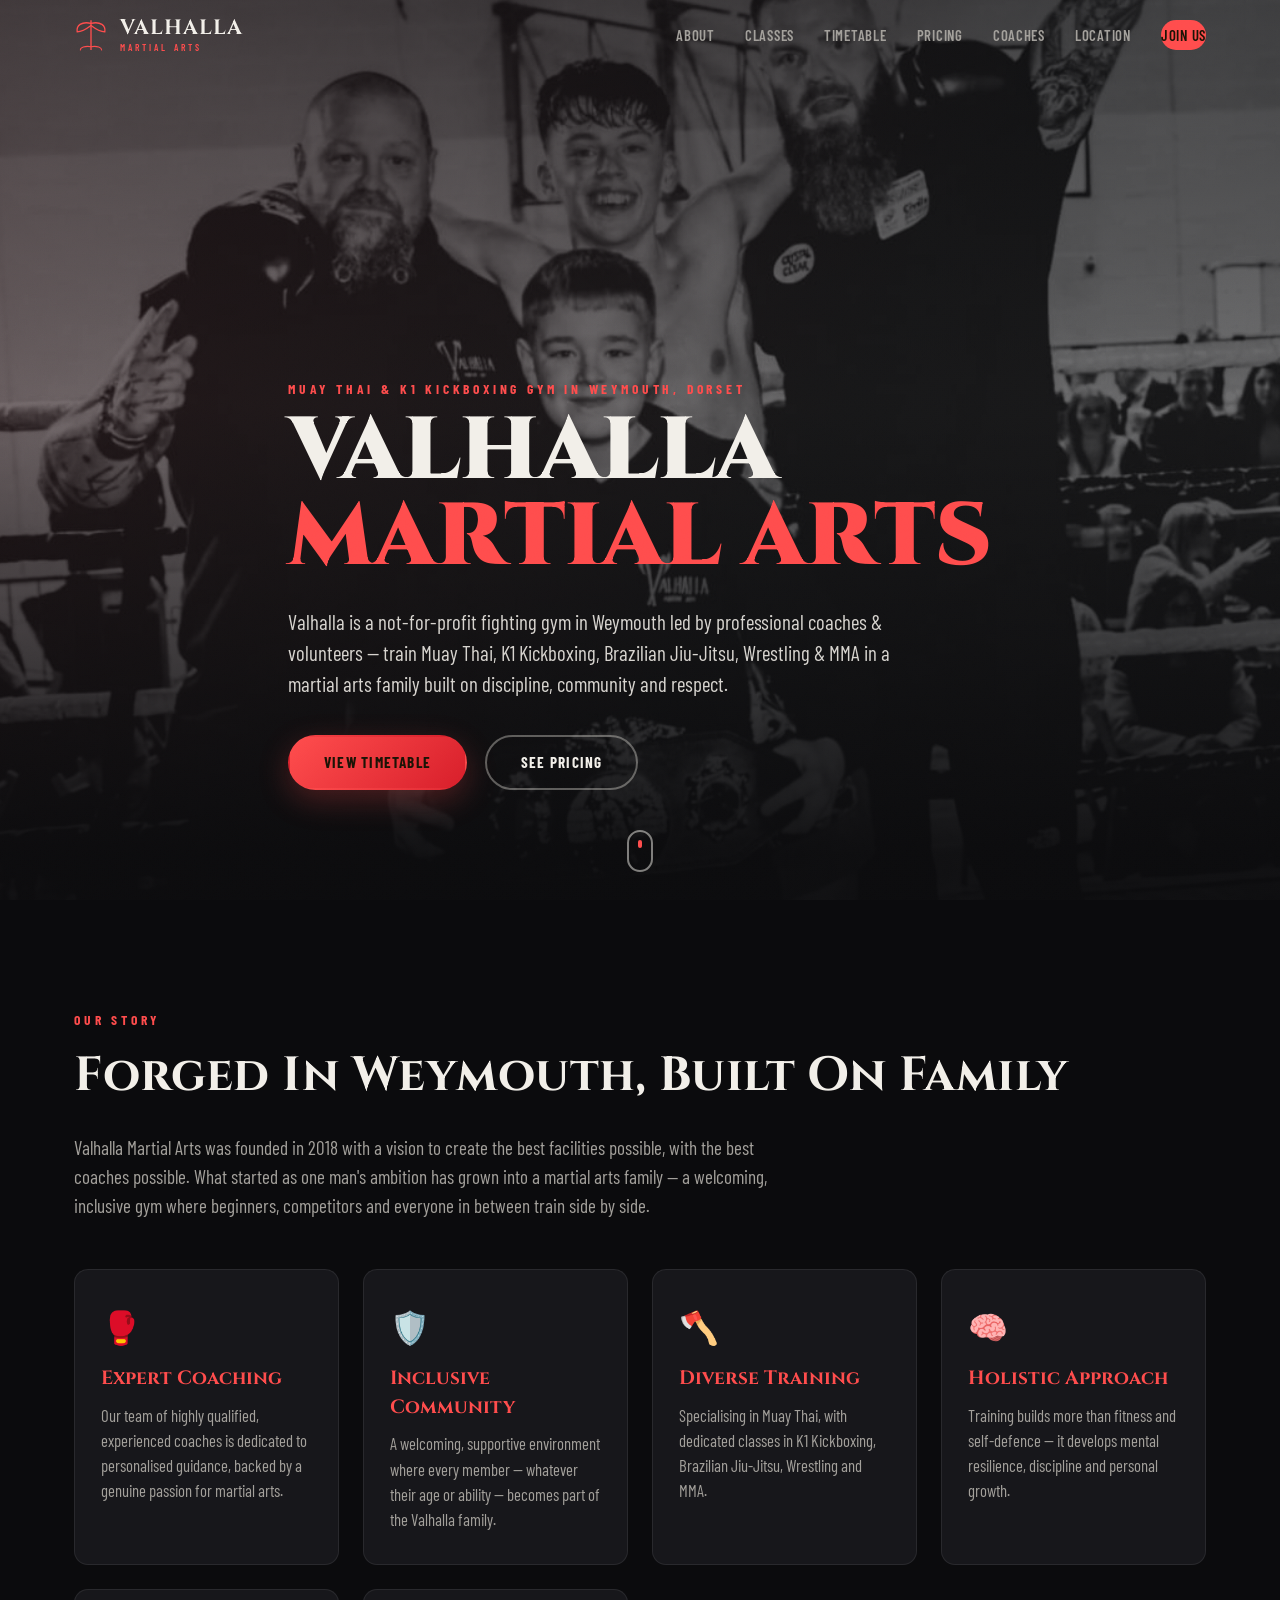
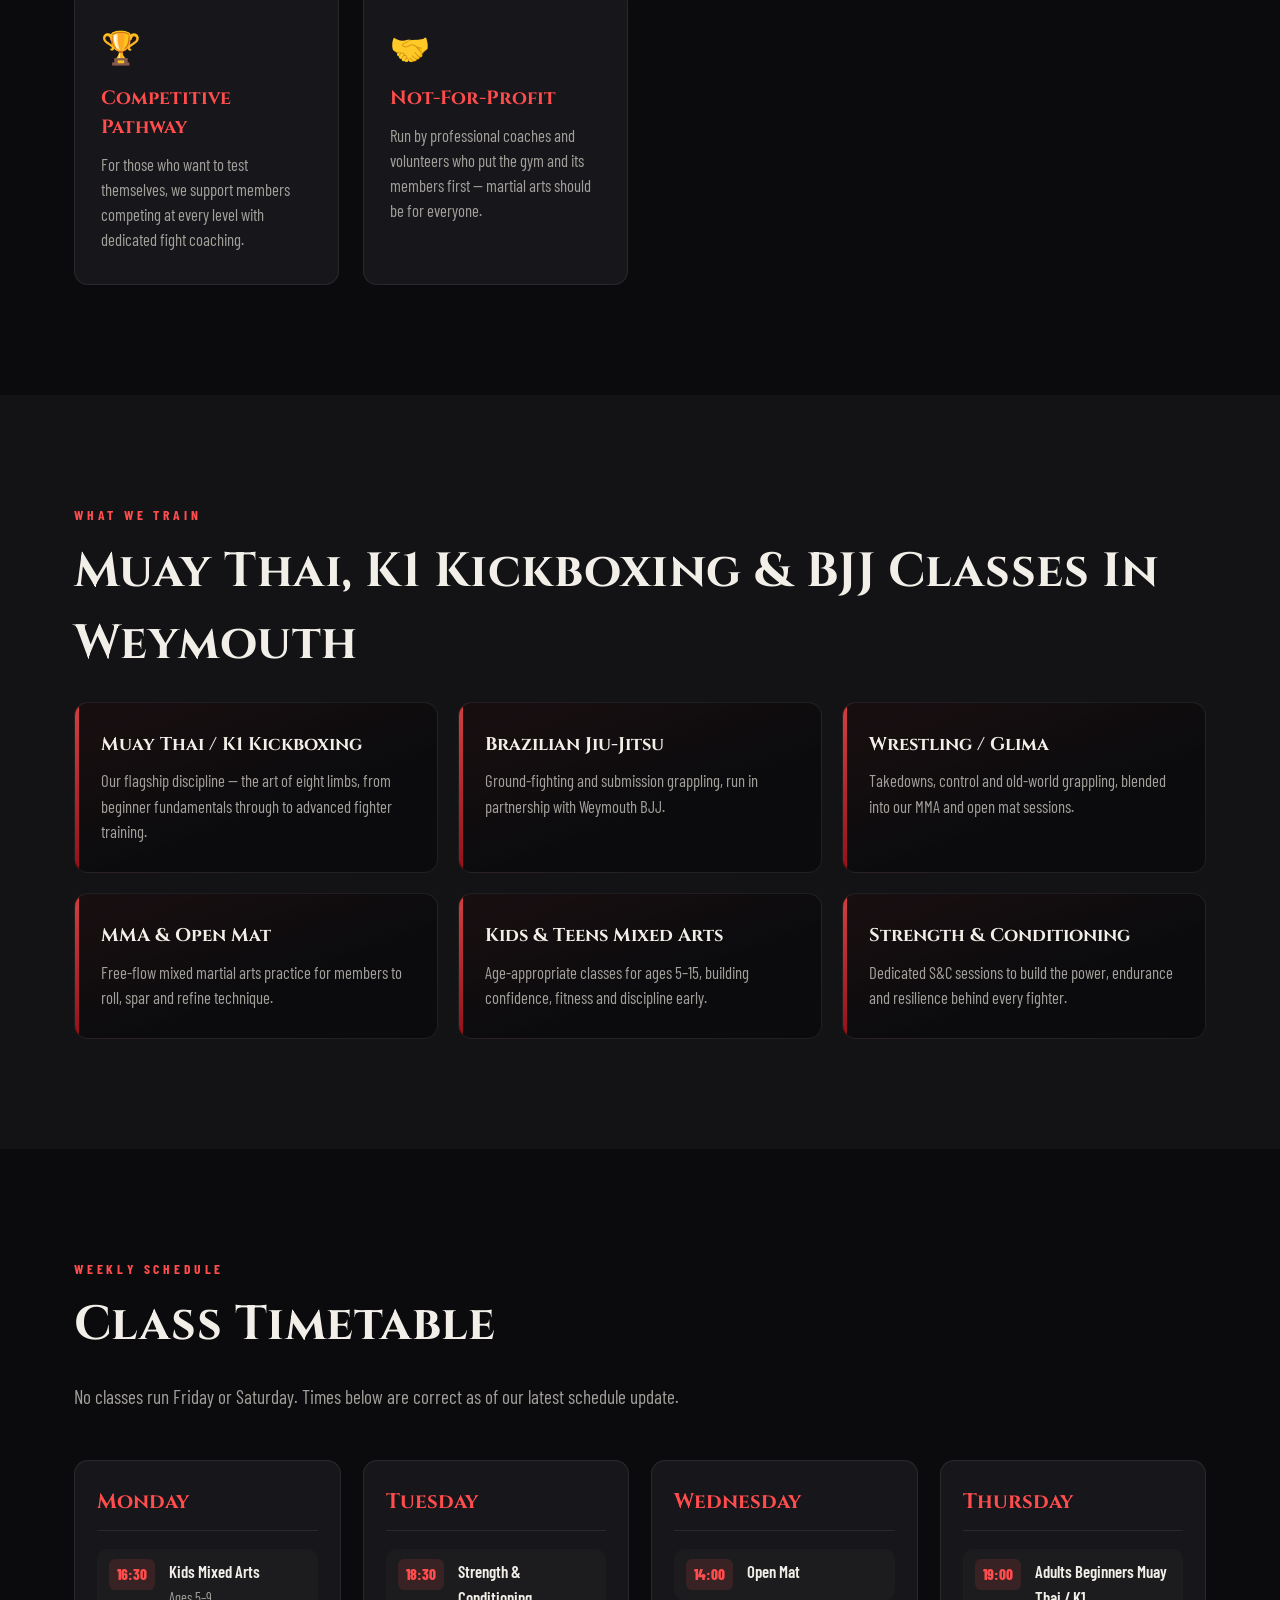
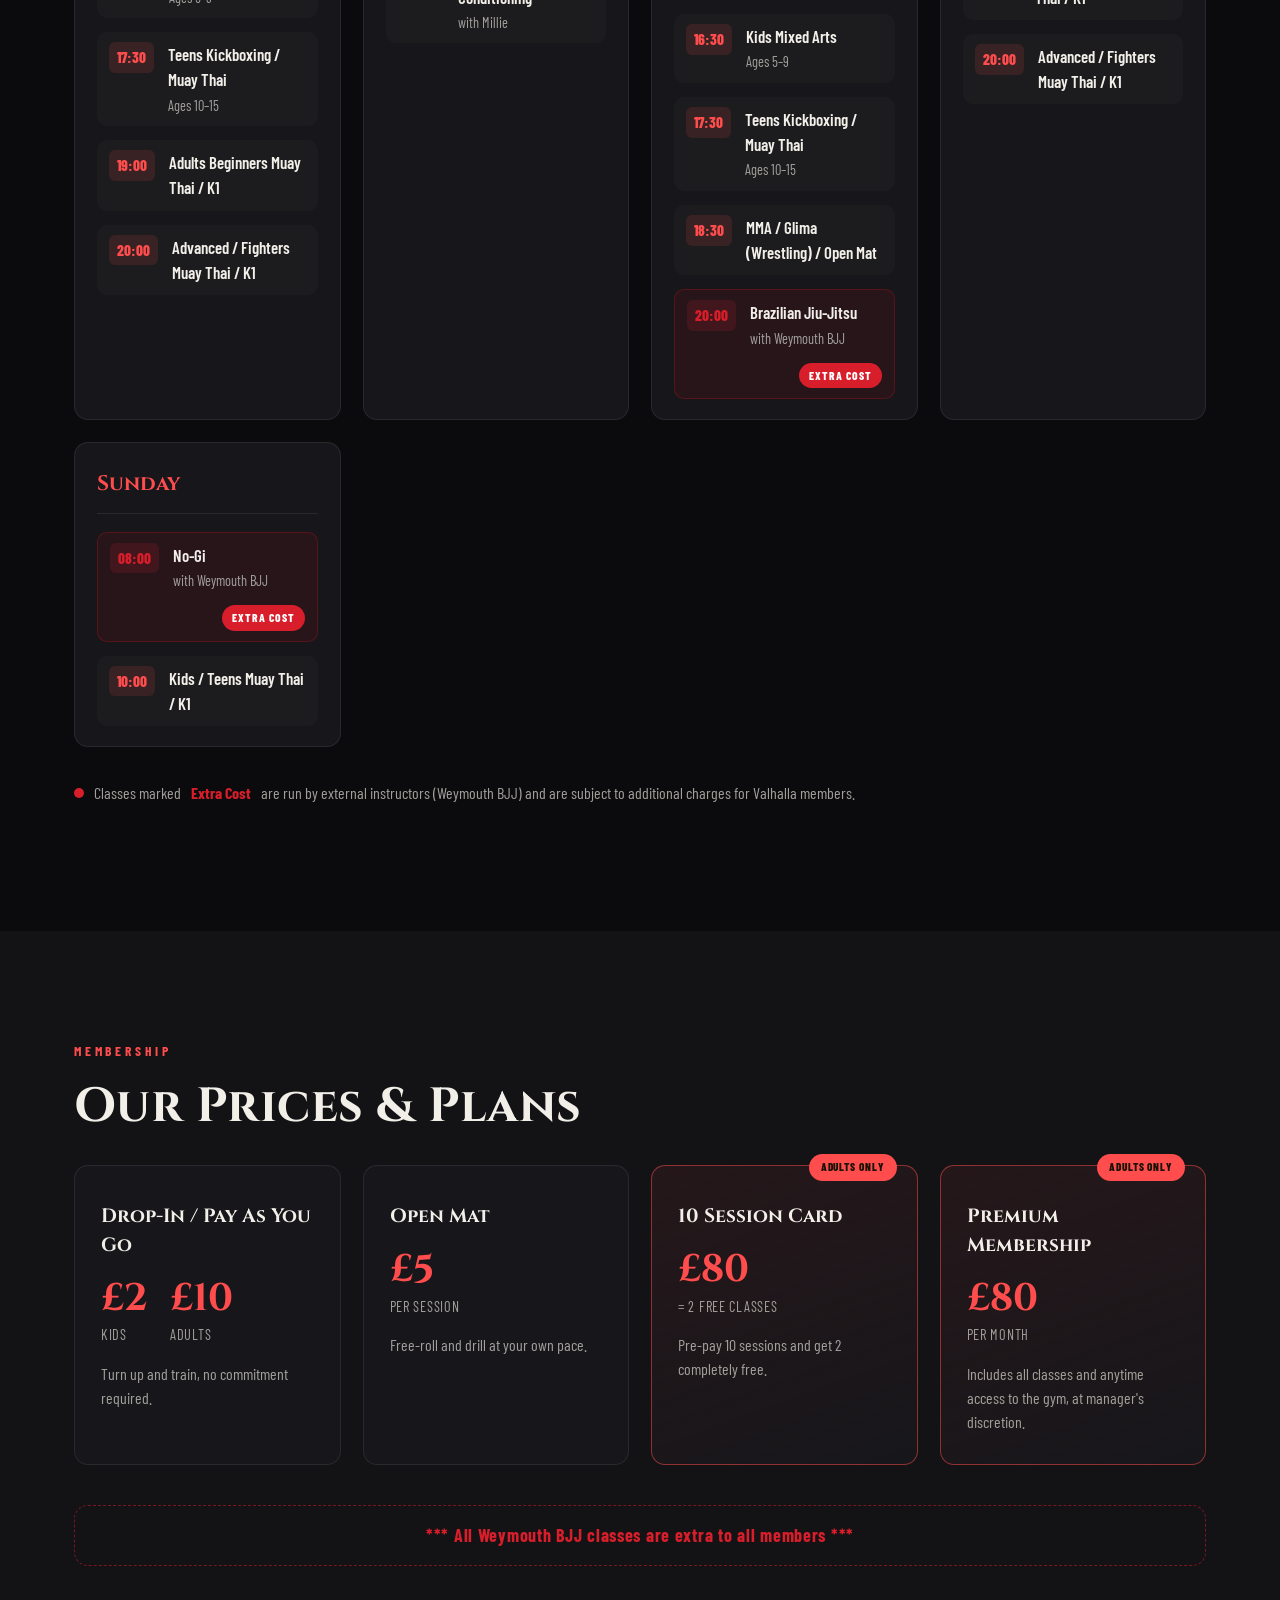
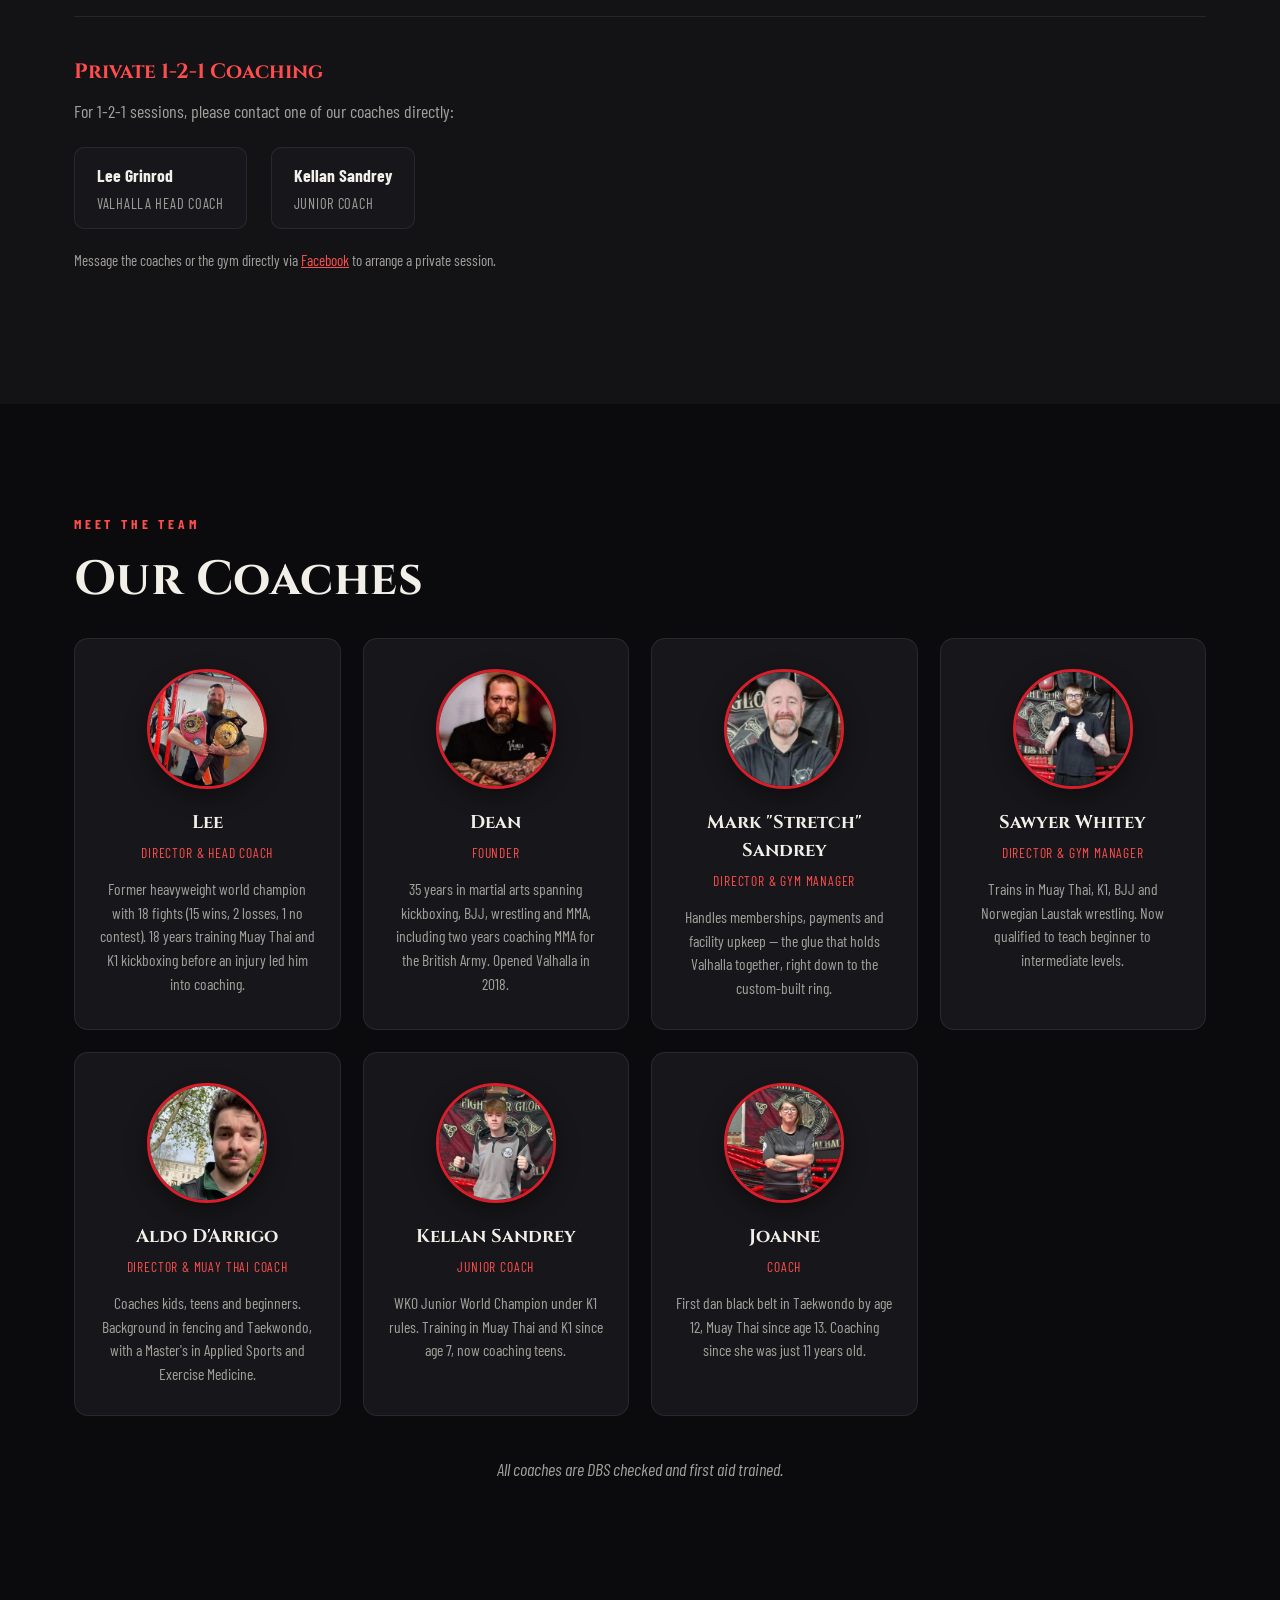
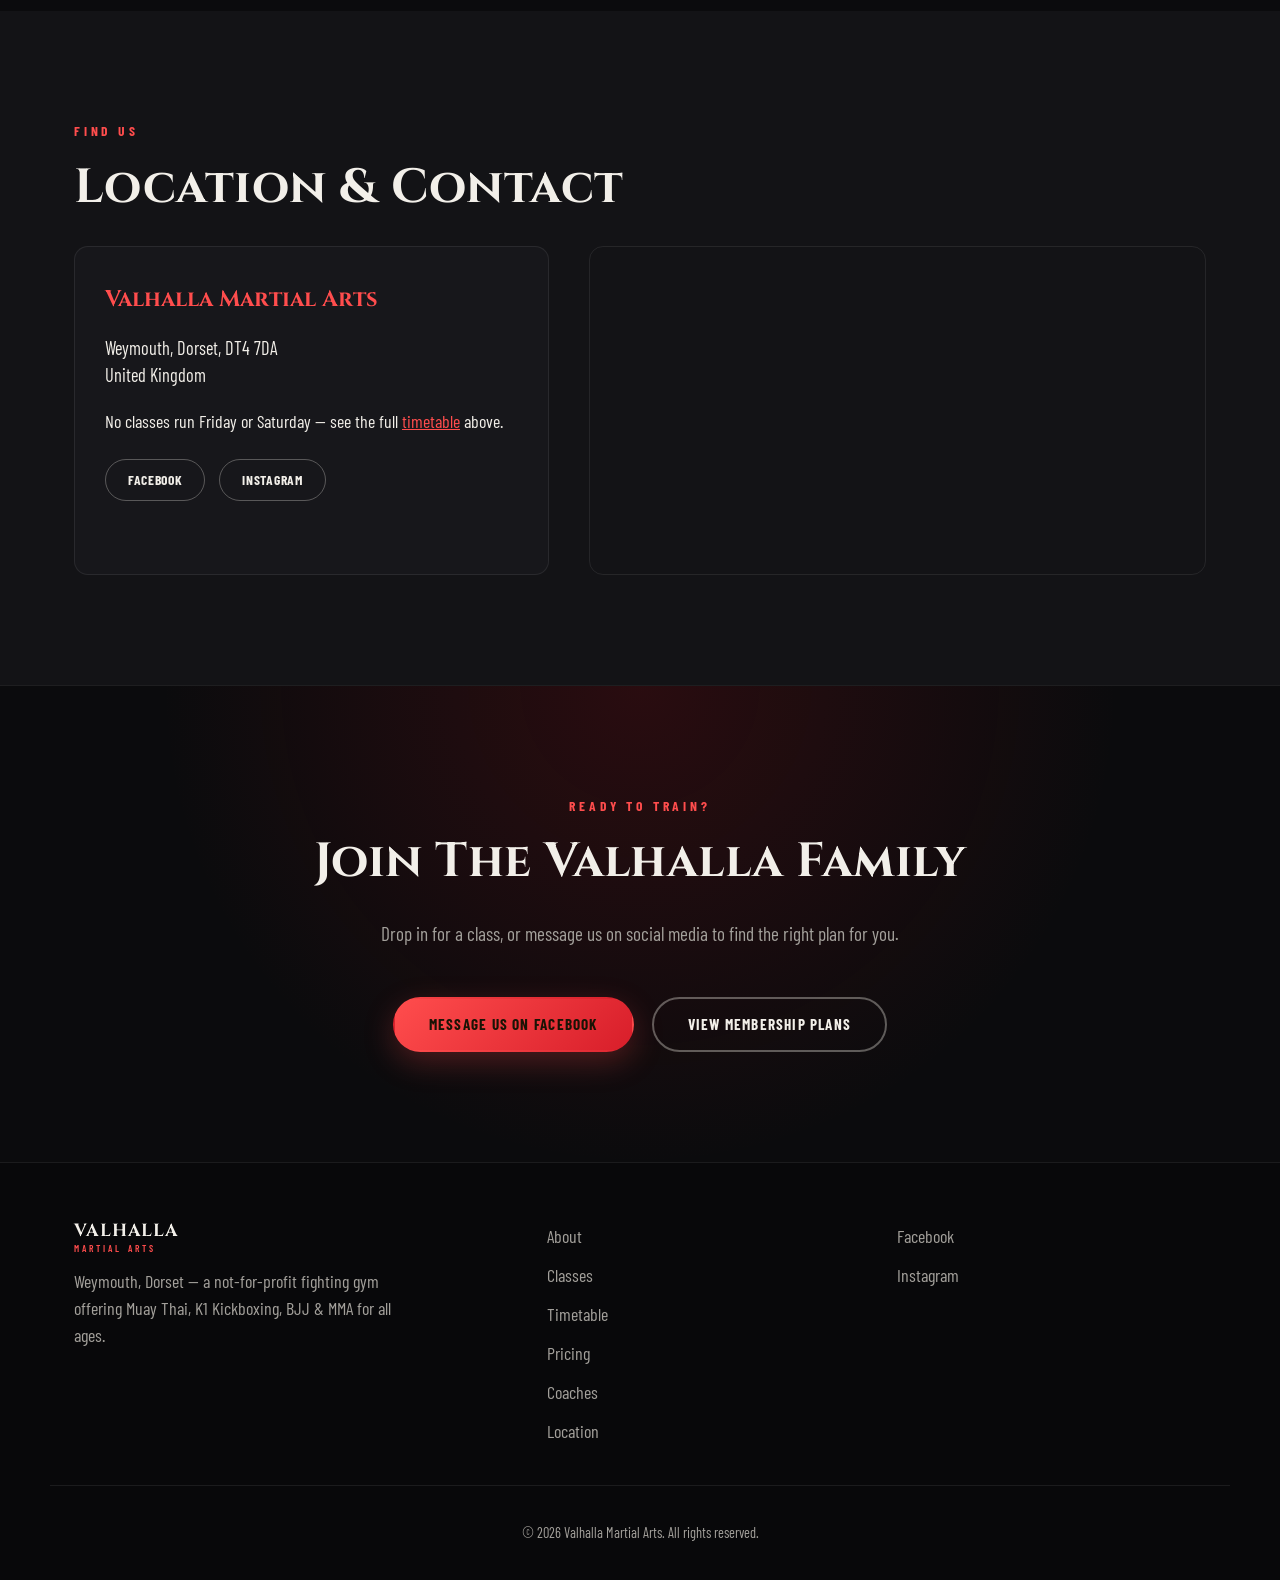
==== index.html @ d9447ef2 "Escape ampersands in title and meta tag content Fixes invalid HTML in the SEO meta tags added previo" ====
<!DOCTYPE html>
<html lang="en-GB">
<head>
<meta charset="UTF-8">
<meta name="viewport" content="width=device-width, initial-scale=1.0">
<title>Muay Thai &amp; K1 Kickboxing Gym in Weymouth | Valhalla Martial Arts</title>
<meta name="description" content="Valhalla Martial Arts is a not-for-profit fighting gym in Weymouth, Dorset. Train Muay Thai, K1 Kickboxing, Brazilian Jiu-Jitsu, Wrestling &amp; MMA for all ages.">
<meta name="keywords" content="Muay Thai Weymouth, K1 Kickboxing Weymouth, fighting gym Weymouth, martial arts Dorset, Brazilian Jiu-Jitsu Weymouth, kickboxing classes Weymouth, MMA gym Dorset">
<meta name="robots" content="index, follow">
<meta name="author" content="Valhalla Martial Arts">
<link rel="canonical" href="https://valhallaweymouth.co.uk/">

<!-- Open Graph -->
<meta property="og:type" content="website">
<meta property="og:site_name" content="Valhalla Martial Arts">
<meta property="og:title" content="Muay Thai &amp; K1 Kickboxing Gym in Weymouth | Valhalla Martial Arts">
<meta property="og:description" content="A not-for-profit fighting gym in Weymouth, Dorset. Train Muay Thai, K1 Kickboxing, Brazilian Jiu-Jitsu, Wrestling &amp; MMA for all ages.">
<meta property="og:url" content="https://valhallaweymouth.co.uk/">
<meta property="og:image" content="https://valhallaweymouth.co.uk/assets/img/hero.jpg">
<meta property="og:locale" content="en_GB">

<!-- Twitter -->
<meta name="twitter:card" content="summary_large_image">
<meta name="twitter:title" content="Muay Thai &amp; K1 Kickboxing Gym in Weymouth | Valhalla Martial Arts">
<meta name="twitter:description" content="A not-for-profit fighting gym in Weymouth, Dorset. Train Muay Thai, K1 Kickboxing, Brazilian Jiu-Jitsu, Wrestling &amp; MMA for all ages.">
<meta name="twitter:image" content="https://valhallaweymouth.co.uk/assets/img/hero.jpg">

<link rel="icon" href="data:image/svg+xml,%3Csvg xmlns='http://www.w3.org/2000/svg' viewBox='0 0 100 100'%3E%3Ctext y='.9em' font-size='90'%3E%F0%9F%AA%93%3C/text%3E%3C/svg%3E">
<link rel="preconnect" href="https://fonts.googleapis.com">
<link rel="preconnect" href="https://fonts.gstatic.com" crossorigin>
<link href="https://fonts.googleapis.com/css2?family=Cinzel:wght@500;600;700;900&family=Barlow+Condensed:wght@400;500;600;700;800&display=swap" rel="stylesheet">
<link rel="stylesheet" href="css/style.css">

<script type="application/ld+json">
{
  "@context": "https://schema.org",
  "@type": "ExerciseGym",
  "name": "Valhalla Martial Arts",
  "alternateName": "Valhalla Weymouth",
  "description": "A not-for-profit fighting gym in Weymouth, Dorset offering Muay Thai, K1 Kickboxing, Brazilian Jiu-Jitsu, Wrestling and MMA for all ages.",
  "url": "https://valhallaweymouth.co.uk/",
  "image": "https://valhallaweymouth.co.uk/assets/img/hero.jpg",
  "priceRange": "£2-£80",
  "address": {
    "@type": "PostalAddress",
    "addressLocality": "Weymouth",
    "addressRegion": "Dorset",
    "postalCode": "DT4 7DA",
    "addressCountry": "GB"
  },
  "sameAs": [
    "https://www.facebook.com/ValhallaMartialArtsPortland/",
    "https://www.instagram.com/valhalla_weymouth/"
  ],
  "sport": ["Muay Thai", "K1 Kickboxing", "Brazilian Jiu-Jitsu", "Wrestling", "Mixed Martial Arts"]
}
</script>
</head>
<body>

<div class="grain"></div>

<!-- ============ HEADER ============ -->
<header class="site-header" id="siteHeader">
  <div class="container header-inner">
    <a href="#home" class="brand">
      <svg class="brand-mark" viewBox="0 0 64 64" aria-hidden="true">
        <path d="M32 4 L32 60" stroke="currentColor" stroke-width="2.5"/>
        <path d="M32 10 C 14 6, 4 14, 6 26 C 16 26, 24 20, 32 14" stroke="currentColor" stroke-width="2.5" fill="none" stroke-linecap="round"/>
        <path d="M32 10 C 50 6, 60 14, 58 26 C 48 26, 40 20, 32 14" stroke="currentColor" stroke-width="2.5" fill="none" stroke-linecap="round"/>
        <path d="M32 54 C 20 52, 12 56, 12 60" stroke="currentColor" stroke-width="2" fill="none" stroke-linecap="round"/>
        <path d="M32 54 C 44 52, 52 56, 52 60" stroke="currentColor" stroke-width="2" fill="none" stroke-linecap="round"/>
      </svg>
      <span class="brand-text">VALHALLA<span class="brand-sub">MARTIAL&nbsp;ARTS</span></span>
    </a>

    <nav class="main-nav" id="mainNav">
      <a href="#about">About</a>
      <a href="#classes">Classes</a>
      <a href="#timetable">Timetable</a>
      <a href="#pricing">Pricing</a>
      <a href="#coaches">Coaches</a>
      <a href="#location">Location</a>
      <a href="#contact" class="nav-cta">Join Us</a>
    </nav>

    <button class="nav-toggle" id="navToggle" aria-label="Toggle navigation" aria-expanded="false">
      <span></span><span></span><span></span>
    </button>
  </div>
</header>

<!-- ============ HERO ============ -->
<section class="hero" id="home">
  <div class="hero-bg" style="background-image:url('assets/img/hero.jpg')"></div>
  <div class="hero-overlay"></div>
  <div class="container hero-inner">
    <p class="eyebrow reveal">Muay Thai &amp; K1 Kickboxing Gym in Weymouth, Dorset</p>
    <h1 class="hero-title reveal">
      <span class="line">VALHALLA</span>
      <span class="line accent">MARTIAL ARTS</span>
    </h1>
    <p class="hero-tagline reveal">Valhalla is a not-for-profit fighting gym in Weymouth led by professional coaches &amp; volunteers — train Muay Thai, K1 Kickboxing, Brazilian Jiu-Jitsu, Wrestling &amp; MMA in a martial arts family built on discipline, community and respect.</p>
    <div class="hero-actions reveal">
      <a href="#timetable" class="btn btn-primary">View Timetable</a>
      <a href="#pricing" class="btn btn-outline">See Pricing</a>
    </div>
  </div>
  <a href="#about" class="scroll-cue" aria-label="Scroll to content"><span></span></a>
</section>

<!-- ============ ABOUT ============ -->
<section class="section" id="about">
  <div class="container">
    <p class="eyebrow reveal">Our Story</p>
    <h2 class="section-title reveal">Forged In Weymouth, Built On Family</h2>
    <p class="section-lead reveal">Valhalla Martial Arts was founded in 2018 with a vision to create the best facilities possible, with the best coaches possible. What started as one man's ambition has grown into a martial arts family — a welcoming, inclusive gym where beginners, competitors and everyone in between train side by side.</p>

    <div class="feature-grid">
      <article class="feature-card reveal">
        <div class="feature-icon">🥊</div>
        <h3>Expert Coaching</h3>
        <p>Our team of highly qualified, experienced coaches is dedicated to personalised guidance, backed by a genuine passion for martial arts.</p>
      </article>
      <article class="feature-card reveal">
        <div class="feature-icon">🛡️</div>
        <h3>Inclusive Community</h3>
        <p>A welcoming, supportive environment where every member — whatever their age or ability — becomes part of the Valhalla family.</p>
      </article>
      <article class="feature-card reveal">
        <div class="feature-icon">🪓</div>
        <h3>Diverse Training</h3>
        <p>Specialising in Muay Thai, with dedicated classes in K1 Kickboxing, Brazilian Jiu-Jitsu, Wrestling and MMA.</p>
      </article>
      <article class="feature-card reveal">
        <div class="feature-icon">🧠</div>
        <h3>Holistic Approach</h3>
        <p>Training builds more than fitness and self-defence — it develops mental resilience, discipline and personal growth.</p>
      </article>
      <article class="feature-card reveal">
        <div class="feature-icon">🏆</div>
        <h3>Competitive Pathway</h3>
        <p>For those who want to test themselves, we support members competing at every level with dedicated fight coaching.</p>
      </article>
      <article class="feature-card reveal">
        <div class="feature-icon">🤝</div>
        <h3>Not-For-Profit</h3>
        <p>Run by professional coaches and volunteers who put the gym and its members first — martial arts should be for everyone.</p>
      </article>
    </div>
  </div>
</section>

<!-- ============ CLASSES ============ -->
<section class="section section-alt" id="classes">
  <div class="container">
    <p class="eyebrow reveal">What We Train</p>
    <h2 class="section-title reveal">Muay Thai, K1 Kickboxing &amp; BJJ Classes In Weymouth</h2>

    <div class="discipline-grid">
      <article class="discipline-card reveal">
        <h3>Muay Thai / K1 Kickboxing</h3>
        <p>Our flagship discipline — the art of eight limbs, from beginner fundamentals through to advanced fighter training.</p>
      </article>
      <article class="discipline-card reveal">
        <h3>Brazilian Jiu-Jitsu</h3>
        <p>Ground-fighting and submission grappling, run in partnership with Weymouth BJJ.</p>
      </article>
      <article class="discipline-card reveal">
        <h3>Wrestling / Glima</h3>
        <p>Takedowns, control and old-world grappling, blended into our MMA and open mat sessions.</p>
      </article>
      <article class="discipline-card reveal">
        <h3>MMA &amp; Open Mat</h3>
        <p>Free-flow mixed martial arts practice for members to roll, spar and refine technique.</p>
      </article>
      <article class="discipline-card reveal">
        <h3>Kids &amp; Teens Mixed Arts</h3>
        <p>Age-appropriate classes for ages 5–15, building confidence, fitness and discipline early.</p>
      </article>
      <article class="discipline-card reveal">
        <h3>Strength &amp; Conditioning</h3>
        <p>Dedicated S&amp;C sessions to build the power, endurance and resilience behind every fighter.</p>
      </article>
    </div>
  </div>
</section>

<!-- ============ TIMETABLE ============ -->
<section class="section" id="timetable">
  <div class="container">
    <p class="eyebrow reveal">Weekly Schedule</p>
    <h2 class="section-title reveal">Class Timetable</h2>
    <p class="section-lead reveal">No classes run Friday or Saturday. Times below are correct as of our latest schedule update.</p>

    <div class="timetable-grid">

      <article class="day-card reveal">
        <h3 class="day-name">Monday</h3>
        <ul class="class-list">
          <li class="class-item"><span class="class-time">16:30</span><span class="class-info"><strong>Kids Mixed Arts</strong><em>Ages 5–9</em></span></li>
          <li class="class-item"><span class="class-time">17:30</span><span class="class-info"><strong>Teens Kickboxing / Muay Thai</strong><em>Ages 10–15</em></span></li>
          <li class="class-item"><span class="class-time">19:00</span><span class="class-info"><strong>Adults Beginners Muay Thai / K1</strong></span></li>
          <li class="class-item"><span class="class-time">20:00</span><span class="class-info"><strong>Advanced / Fighters Muay Thai / K1</strong></span></li>
        </ul>
      </article>

      <article class="day-card reveal">
        <h3 class="day-name">Tuesday</h3>
        <ul class="class-list">
          <li class="class-item"><span class="class-time">18:30</span><span class="class-info"><strong>Strength &amp; Conditioning</strong><em>with Millie</em></span></li>
        </ul>
      </article>

      <article class="day-card reveal">
        <h3 class="day-name">Wednesday</h3>
        <ul class="class-list">
          <li class="class-item"><span class="class-time">14:00</span><span class="class-info"><strong>Open Mat</strong></span></li>
          <li class="class-item"><span class="class-time">16:30</span><span class="class-info"><strong>Kids Mixed Arts</strong><em>Ages 5–9</em></span></li>
          <li class="class-item"><span class="class-time">17:30</span><span class="class-info"><strong>Teens Kickboxing / Muay Thai</strong><em>Ages 10–15</em></span></li>
          <li class="class-item"><span class="class-time">18:30</span><span class="class-info"><strong>MMA / Glima (Wrestling) / Open Mat</strong></span></li>
          <li class="class-item external"><span class="class-time">20:00</span><span class="class-info"><strong>Brazilian Jiu-Jitsu</strong><em>with Weymouth BJJ</em></span><span class="badge">Extra Cost</span></li>
        </ul>
      </article>

      <article class="day-card reveal">
        <h3 class="day-name">Thursday</h3>
        <ul class="class-list">
          <li class="class-item"><span class="class-time">19:00</span><span class="class-info"><strong>Adults Beginners Muay Thai / K1</strong></span></li>
          <li class="class-item"><span class="class-time">20:00</span><span class="class-info"><strong>Advanced / Fighters Muay Thai / K1</strong></span></li>
        </ul>
      </article>

      <article class="day-card reveal">
        <h3 class="day-name">Sunday</h3>
        <ul class="class-list">
          <li class="class-item external"><span class="class-time">08:00</span><span class="class-info"><strong>No-Gi</strong><em>with Weymouth BJJ</em></span><span class="badge">Extra Cost</span></li>
          <li class="class-item"><span class="class-time">10:00</span><span class="class-info"><strong>Kids / Teens Muay Thai / K1</strong></span></li>
        </ul>
      </article>

    </div>

    <p class="timetable-note reveal"><span class="dot"></span> Classes marked <strong>Extra Cost</strong> are run by external instructors (Weymouth BJJ) and are subject to additional charges for Valhalla members.</p>
  </div>
</section>

<!-- ============ PRICING ============ -->
<section class="section section-alt" id="pricing">
  <div class="container">
    <p class="eyebrow reveal">Membership</p>
    <h2 class="section-title reveal">Our Prices &amp; Plans</h2>

    <div class="pricing-grid">

      <article class="price-card reveal">
        <h3>Drop-In / Pay As You Go</h3>
        <div class="price-row">
          <div class="price-block"><span class="price-amount">£2</span><span class="price-label">Kids</span></div>
          <div class="price-block"><span class="price-amount">£10</span><span class="price-label">Adults</span></div>
        </div>
        <p class="price-desc">Turn up and train, no commitment required.</p>
      </article>

      <article class="price-card reveal">
        <h3>Open Mat</h3>
        <div class="price-row single">
          <div class="price-block"><span class="price-amount">£5</span><span class="price-label">Per session</span></div>
        </div>
        <p class="price-desc">Free-roll and drill at your own pace.</p>
      </article>

      <article class="price-card featured reveal">
        <span class="price-tag">Adults Only</span>
        <h3>10 Session Card</h3>
        <div class="price-row single">
          <div class="price-block"><span class="price-amount">£80</span><span class="price-label">= 2 free classes</span></div>
        </div>
        <p class="price-desc">Pre-pay 10 sessions and get 2 completely free.</p>
      </article>

      <article class="price-card featured reveal">
        <span class="price-tag">Adults Only</span>
        <h3>Premium Membership</h3>
        <div class="price-row single">
          <div class="price-block"><span class="price-amount">£80</span><span class="price-label">per month</span></div>
        </div>
        <p class="price-desc">Includes all classes and anytime access to the gym, at manager's discretion.</p>
      </article>

    </div>

    <div class="callout reveal">***&nbsp;All Weymouth BJJ classes are extra to all members&nbsp;***</div>

    <div class="private-lessons reveal">
      <h3>Private 1-2-1 Coaching</h3>
      <p>For 1-2-1 sessions, please contact one of our coaches directly:</p>
      <div class="coach-contact-grid">
        <div class="coach-contact">
          <span class="coach-contact-name">Lee Grinrod</span>
          <span class="coach-contact-role">Valhalla Head Coach</span>
        </div>
        <div class="coach-contact">
          <span class="coach-contact-name">Kellan Sandrey</span>
          <span class="coach-contact-role">Junior Coach</span>
        </div>
      </div>
      <p class="private-note">Message the coaches or the gym directly via <a href="https://www.facebook.com/ValhallaMartialArtsPortland/" target="_blank" rel="noopener">Facebook</a> to arrange a private session.</p>
    </div>
  </div>
</section>

<!-- ============ COACHES ============ -->
<section class="section" id="coaches">
  <div class="container">
    <p class="eyebrow reveal">Meet The Team</p>
    <h2 class="section-title reveal">Our Coaches</h2>

    <div class="coach-grid">
      <article class="coach-card reveal">
        <img class="coach-photo" src="assets/img/coaches/lee.jpg" width="600" height="600" loading="lazy" alt="Lee, Head Coach at Valhalla Martial Arts Weymouth, teaching Muay Thai and K1 Kickboxing">
        <h3>Lee</h3>
        <span class="coach-role">Director &amp; Head Coach</span>
        <p>Former heavyweight world champion with 18 fights (15 wins, 2 losses, 1 no contest). 18 years training Muay Thai and K1 kickboxing before an injury led him into coaching.</p>
      </article>

      <article class="coach-card reveal">
        <img class="coach-photo" src="assets/img/coaches/dean.jpg" width="600" height="600" loading="lazy" alt="Dean, Founder of Valhalla Martial Arts, the Weymouth fighting gym he opened in 2018">
        <h3>Dean</h3>
        <span class="coach-role">Founder</span>
        <p>35 years in martial arts spanning kickboxing, BJJ, wrestling and MMA, including two years coaching MMA for the British Army. Opened Valhalla in 2018.</p>
      </article>

      <article class="coach-card reveal">
        <img class="coach-photo" src="assets/img/coaches/mark.jpg" width="600" height="600" loading="lazy" alt="Mark &quot;Stretch&quot; Sandrey, Director and Gym Manager at Valhalla Martial Arts Weymouth">
        <h3>Mark "Stretch" Sandrey</h3>
        <span class="coach-role">Director &amp; Gym Manager</span>
        <p>Handles memberships, payments and facility upkeep — the glue that holds Valhalla together, right down to the custom-built ring.</p>
      </article>

      <article class="coach-card reveal">
        <img class="coach-photo" src="assets/img/coaches/sawyer.jpg" width="600" height="600" loading="lazy" alt="Sawyer Whitey, Director and Gym Manager, coaching Muay Thai and K1 Kickboxing at Valhalla Weymouth">
        <h3>Sawyer Whitey</h3>
        <span class="coach-role">Director &amp; Gym Manager</span>
        <p>Trains in Muay Thai, K1, BJJ and Norwegian Laustak wrestling. Now qualified to teach beginner to intermediate levels.</p>
      </article>

      <article class="coach-card reveal">
        <img class="coach-photo" src="assets/img/coaches/aldo.jpg" width="600" height="600" loading="lazy" alt="Aldo D'Arrigo, Director and Muay Thai Coach at Valhalla Martial Arts Weymouth">
        <h3>Aldo D'Arrigo</h3>
        <span class="coach-role">Director &amp; Muay Thai Coach</span>
        <p>Coaches kids, teens and beginners. Background in fencing and Taekwondo, with a Master's in Applied Sports and Exercise Medicine.</p>
      </article>

      <article class="coach-card reveal">
        <img class="coach-photo" src="assets/img/coaches/kellan.jpg" width="600" height="600" loading="lazy" alt="Kellan Sandrey, Junior Coach and WKO Junior World K1 Champion at Valhalla Martial Arts Weymouth">
        <h3>Kellan Sandrey</h3>
        <span class="coach-role">Junior Coach</span>
        <p>WKO Junior World Champion under K1 rules. Training in Muay Thai and K1 since age 7, now coaching teens.</p>
      </article>

      <article class="coach-card reveal">
        <img class="coach-photo" src="assets/img/coaches/joanne.jpg" width="600" height="600" loading="lazy" alt="Joanne, Coach at Valhalla Martial Arts Weymouth, training in Taekwondo and Muay Thai">
        <h3>Joanne</h3>
        <span class="coach-role">Coach</span>
        <p>First dan black belt in Taekwondo by age 12, Muay Thai since age 13. Coaching since she was just 11 years old.</p>
      </article>
    </div>

    <p class="coach-footnote reveal">All coaches are DBS checked and first aid trained.</p>
  </div>
</section>

<!-- ============ LOCATION / CONTACT ============ -->
<section class="section section-alt" id="location">
  <div class="container">
    <p class="eyebrow reveal">Find Us</p>
    <h2 class="section-title reveal">Location &amp; Contact</h2>

    <div class="location-grid">
      <div class="location-info reveal">
        <h3>Valhalla Martial Arts</h3>
        <p class="location-address">Weymouth, Dorset, DT4 7DA<br>United Kingdom</p>
        <p>No classes run Friday or Saturday — see the full <a href="#timetable">timetable</a> above.</p>
        <div class="social-links">
          <a href="https://www.facebook.com/ValhallaMartialArtsPortland/" target="_blank" rel="noopener" class="social-btn">Facebook</a>
          <a href="https://www.instagram.com/valhalla_weymouth/" target="_blank" rel="noopener" class="social-btn">Instagram</a>
        </div>
      </div>
      <div class="location-map reveal">
        <iframe
          title="Valhalla Martial Arts location map"
          src="https://www.google.com/maps?q=Weymouth+DT4+7DA+Dorset+UK&output=embed"
          loading="lazy"
          referrerpolicy="no-referrer-when-downgrade">
        </iframe>
      </div>
    </div>
  </div>
</section>

<!-- ============ CONTACT / CTA ============ -->
<section class="section cta-section" id="contact">
  <div class="container cta-inner">
    <p class="eyebrow reveal">Ready To Train?</p>
    <h2 class="section-title reveal">Join The Valhalla Family</h2>
    <p class="section-lead reveal">Drop in for a class, or message us on social media to find the right plan for you.</p>
    <div class="hero-actions reveal">
      <a href="https://www.facebook.com/ValhallaMartialArtsPortland/" target="_blank" rel="noopener" class="btn btn-primary">Message Us On Facebook</a>
      <a href="#pricing" class="btn btn-outline">View Membership Plans</a>
    </div>
  </div>
</section>

<!-- ============ FOOTER ============ -->
<footer class="site-footer">
  <div class="container footer-inner">
    <div class="footer-brand">
      <span class="brand-text small">VALHALLA<span class="brand-sub">MARTIAL&nbsp;ARTS</span></span>
      <p>Weymouth, Dorset — a not-for-profit fighting gym offering Muay Thai, K1 Kickboxing, BJJ &amp; MMA for all ages.</p>
    </div>
    <nav class="footer-nav">
      <a href="#about">About</a>
      <a href="#classes">Classes</a>
      <a href="#timetable">Timetable</a>
      <a href="#pricing">Pricing</a>
      <a href="#coaches">Coaches</a>
      <a href="#location">Location</a>
    </nav>
    <div class="footer-social">
      <a href="https://www.facebook.com/ValhallaMartialArtsPortland/" target="_blank" rel="noopener">Facebook</a>
      <a href="https://www.instagram.com/valhalla_weymouth/" target="_blank" rel="noopener">Instagram</a>
    </div>
  </div>
  <div class="container footer-bottom">
    <p>&copy; <span id="year"></span> Valhalla Martial Arts. All rights reserved.</p>
  </div>
</footer>

<button class="back-to-top" id="backToTop" aria-label="Back to top">↑</button>

<script src="js/script.js"></script>
</body>
</html>
---- css/style.css ----
/* ===================== Root / Reset ===================== */
:root{
  --bg: #0b0b0d;
  --bg-alt: #131316;
  --bg-card: #17171b;
  --border: rgba(255,255,255,0.08);
  --gold: #d81e2a;
  --gold-bright: #ff4d4d;
  --red: #b5121b;
  --red-bright: #d81e2a;
  --text: #f2efe9;
  --text-muted: #a3a09b;
  --font-display: 'Cinzel', serif;
  --font-body: 'Barlow Condensed', sans-serif;
  --container: 1180px;
  --radius: 14px;
  --shadow: 0 20px 50px rgba(0,0,0,0.45);
}

*, *::before, *::after{ box-sizing: border-box; }

html{ scroll-behavior: smooth; }

body{
  margin:0;
  background: var(--bg);
  color: var(--text);
  font-family: var(--font-body);
  font-size: 18px;
  line-height: 1.5;
  -webkit-font-smoothing: antialiased;
}

@media (prefers-reduced-motion: reduce){
  html{ scroll-behavior: auto; }
  *{ animation-duration: 0.01ms !important; animation-iteration-count: 1 !important; transition-duration: 0.01ms !important; }
}

img{ max-width:100%; display:block; }
a{ color: inherit; text-decoration:none; }
ul{ list-style:none; margin:0; padding:0; }

.container{
  max-width: var(--container);
  margin: 0 auto;
  padding: 0 24px;
}

section[id]{ scroll-margin-top: 90px; }

/* subtle grain texture overlay for atmosphere */
.grain{
  position: fixed; inset:0; pointer-events:none; z-index: 999;
  opacity: 0.035; mix-blend-mode: overlay;
  background-image: url("data:image/svg+xml,%3Csvg xmlns='http://www.w3.org/2000/svg' width='120' height='120'%3E%3Cfilter id='n'%3E%3CfeTurbulence type='fractalNoise' baseFrequency='0.9' numOctaves='2' stitchTiles='stitch'/%3E%3C/filter%3E%3Crect width='100%25' height='100%25' filter='url(%23n)'/%3E%3C/svg%3E");
}

/* ===================== Typography helpers ===================== */
.eyebrow{
  font-family: var(--font-body);
  font-weight: 700;
  letter-spacing: 0.28em;
  text-transform: uppercase;
  font-size: 0.85rem;
  color: var(--gold-bright);
  margin: 0 0 10px;
}

.section-title{
  font-family: var(--font-display);
  font-weight: 700;
  font-size: clamp(2rem, 4vw, 3rem);
  letter-spacing: 0.01em;
  margin: 0 0 22px;
  color: var(--text);
}

.section-lead{
  max-width: 720px;
  color: var(--text-muted);
  font-size: 1.2rem;
  margin: 0 0 48px;
}

/* ===================== Buttons ===================== */
.btn{
  display: inline-flex;
  align-items: center;
  justify-content: center;
  padding: 14px 34px;
  font-family: var(--font-body);
  font-weight: 700;
  letter-spacing: 0.08em;
  text-transform: uppercase;
  font-size: 0.95rem;
  border-radius: 999px;
  border: 2px solid transparent;
  cursor: pointer;
  transition: transform 0.2s ease, box-shadow 0.2s ease, background 0.2s ease, color 0.2s ease;
}
.btn-primary{
  background: linear-gradient(135deg, var(--gold-bright), var(--gold));
  color: #1a1305;
  box-shadow: 0 10px 30px rgba(255,77,77,0.25);
}
.btn-primary:hover{ transform: translateY(-3px); box-shadow: 0 16px 40px rgba(255,77,77,0.35); }

.btn-outline{
  border-color: rgba(242,239,233,0.35);
  color: var(--text);
  background: transparent;
}
.btn-outline:hover{ border-color: var(--gold); color: var(--gold-bright); transform: translateY(-3px); }

/* ===================== Header ===================== */
.site-header{
  position: fixed; top:0; left:0; right:0; z-index: 500;
  padding: 18px 0;
  transition: background 0.3s ease, padding 0.3s ease, box-shadow 0.3s ease;
}
.site-header.scrolled{
  background: rgba(11,11,13,0.9);
  backdrop-filter: blur(10px);
  padding: 12px 0;
  box-shadow: 0 6px 24px rgba(0,0,0,0.35);
  border-bottom: 1px solid var(--border);
}

.header-inner{ display:flex; align-items:center; justify-content:space-between; gap: 24px; }

.brand{ display:flex; align-items:center; gap:12px; }
.brand-mark{ width:34px; height:34px; color: var(--gold-bright); flex-shrink:0; }
.brand-text{
  font-family: var(--font-display);
  font-weight: 700;
  font-size: 1.3rem;
  letter-spacing: 0.05em;
  color: var(--text);
  line-height:1;
  display:flex; flex-direction: column;
}
.brand-text.small{ font-size: 1.1rem; }
.brand-sub{
  font-family: var(--font-body);
  font-size: 0.6rem;
  letter-spacing: 0.32em;
  color: var(--gold-bright);
  font-weight: 600;
  margin-top: 4px;
}

.main-nav{ display:flex; align-items:center; gap: 30px; }
.main-nav a{
  font-family: var(--font-body);
  font-weight: 600;
  letter-spacing: 0.05em;
  text-transform: uppercase;
  font-size: 0.92rem;
  color: var(--text-muted);
  position: relative;
  padding: 4px 0;
  transition: color 0.2s ease;
}
.main-nav a:not(.nav-cta)::after{
  content:'';
  position:absolute; left:0; right:100%; bottom:-2px; height:2px;
  background: var(--gold-bright);
  transition: right 0.25s ease;
}
.main-nav a:not(.nav-cta):hover{ color: var(--text); }
.main-nav a:not(.nav-cta):hover::after{ right:0; }

.nav-cta{
  background: var(--gold-bright);
  color: #1a1305 !important;
  padding: 10px 22px;
  border-radius: 999px;
  font-weight: 700;
}
.nav-cta:hover{ background: var(--gold); }

.nav-toggle{
  display:none;
  flex-direction: column;
  gap:5px;
  background:none; border:none; cursor:pointer; padding:8px;
}
.nav-toggle span{ width:26px; height:2px; background: var(--text); transition: transform 0.25s ease, opacity 0.25s ease; }

/* ===================== Hero ===================== */
.hero{
  position: relative;
  min-height: 100svh;
  display:flex; align-items:flex-end;
  overflow:hidden;
  color: var(--text);
}
.hero-bg{
  position:absolute; inset:0;
  background-size: cover; background-position: center 20%;
  filter: grayscale(0.55) contrast(1.05);
  transform: scale(1.05);
}
.hero-overlay{
  position:absolute; inset:0;
  background:
    linear-gradient(to top, rgba(11,11,13,0.97) 5%, rgba(11,11,13,0.55) 55%, rgba(11,11,13,0.75) 100%),
    linear-gradient(120deg, rgba(181,18,27,0.18), rgba(11,11,13,0.1) 60%);
}
.hero-inner{ position:relative; z-index:2; padding-bottom: 110px; padding-top: 160px; }

.hero-title{
  font-family: var(--font-display);
  font-weight: 900;
  line-height: 0.98;
  margin: 6px 0 24px;
  font-size: clamp(2.6rem, 8vw, 5.5rem);
}
.hero-title .line{ display:block; }
.hero-title .accent{ color: var(--gold-bright); }

.hero-tagline{
  max-width: 620px;
  font-size: 1.3rem;
  color: rgba(242,239,233,0.88);
  margin-bottom: 36px;
}
.hero-actions{ display:flex; gap:18px; flex-wrap:wrap; }

.scroll-cue{
  position:absolute; left:50%; bottom: 28px; transform: translateX(-50%);
  width:26px; height:42px; border:2px solid rgba(242,239,233,0.5); border-radius:20px;
  z-index:2;
}
.scroll-cue span{
  position:absolute; top:8px; left:50%; transform: translateX(-50%);
  width:4px; height:8px; background: var(--gold-bright); border-radius:2px;
  animation: cue 1.8s ease infinite;
}
@keyframes cue{ 0%{opacity:1; top:8px;} 70%{opacity:0; top:22px;} 100%{opacity:0; top:8px;} }

/* ===================== Sections ===================== */
.section{ padding: 110px 0; position: relative; }
.section-alt{ background: var(--bg-alt); }

/* ===================== Feature grid (About) ===================== */
.feature-grid{
  display:grid; grid-template-columns: repeat(auto-fit, minmax(260px, 1fr));
  gap: 24px;
}
.feature-card{
  background: var(--bg-card);
  border: 1px solid var(--border);
  border-radius: var(--radius);
  padding: 32px 26px;
  transition: transform 0.25s ease, border-color 0.25s ease, box-shadow 0.25s ease;
}
.feature-card:hover{ transform: translateY(-6px); border-color: rgba(255,77,77,0.4); box-shadow: var(--shadow); }
.feature-icon{ font-size: 2rem; margin-bottom: 14px; }
.feature-card h3{ font-family: var(--font-display); font-size: 1.2rem; margin: 0 0 10px; color: var(--gold-bright); }
.feature-card p{ color: var(--text-muted); margin:0; font-size: 1.05rem; }

/* ===================== Discipline grid ===================== */
.discipline-grid{
  display:grid; grid-template-columns: repeat(auto-fit, minmax(280px, 1fr));
  gap: 20px;
}
.discipline-card{
  position: relative;
  padding: 28px 26px;
  border-radius: var(--radius);
  border: 1px solid var(--border);
  background: linear-gradient(160deg, rgba(255,77,77,0.06), transparent 60%), var(--bg);
  overflow:hidden;
  transition: transform 0.25s ease, border-color 0.25s ease;
}
.discipline-card::before{
  content:'';
  position:absolute; top:0; left:0; width:4px; height:100%;
  background: linear-gradient(var(--gold-bright), var(--red));
  opacity: 0.8;
}
.discipline-card:hover{ transform: translateY(-4px); border-color: rgba(255,77,77,0.4); }
.discipline-card h3{ font-family: var(--font-display); font-size: 1.15rem; margin:0 0 10px; }
.discipline-card p{ color: var(--text-muted); margin:0; font-size: 1.05rem; }

/* ===================== Timetable ===================== */
.timetable-grid{
  display:grid;
  grid-template-columns: repeat(auto-fit, minmax(250px, 1fr));
  gap: 22px;
}
.day-card{
  background: var(--bg-card);
  border: 1px solid var(--border);
  border-radius: var(--radius);
  padding: 26px 22px 20px;
  transition: transform 0.25s ease, box-shadow 0.25s ease;
}
.day-card:hover{ transform: translateY(-4px); box-shadow: var(--shadow); }
.day-name{
  font-family: var(--font-display);
  color: var(--gold-bright);
  font-size: 1.3rem;
  margin: 0 0 18px;
  padding-bottom: 12px;
  border-bottom: 1px solid var(--border);
}
.class-list{ display:flex; flex-direction:column; gap: 14px; }
.class-item{
  display:flex; align-items:flex-start; gap:14px;
  position: relative;
  padding: 10px 12px;
  border-radius: 10px;
  background: rgba(255,255,255,0.02);
}
.class-item.external{ background: rgba(181,18,27,0.1); border: 1px solid rgba(181,18,27,0.35); flex-wrap: wrap; }
.class-time{
  font-family: var(--font-body);
  font-weight: 800;
  font-size: 0.95rem;
  color: var(--gold-bright);
  background: rgba(255,77,77,0.12);
  border-radius: 6px;
  padding: 4px 8px;
  white-space: nowrap;
  flex-shrink:0;
}
.class-item.external .class-time{ color: var(--red-bright); background: rgba(216,30,42,0.15); }
.class-info{ display:flex; flex-direction:column; gap:2px; }
.class-info strong{ font-size: 1.05rem; font-weight: 600; }
.class-info em{ font-style: normal; color: var(--text-muted); font-size: 0.9rem; }
.badge{
  margin-left:auto;
  font-size: 0.72rem;
  font-weight: 800;
  letter-spacing: 0.08em;
  text-transform: uppercase;
  color: #fff;
  background: var(--red-bright);
  padding: 4px 10px;
  border-radius: 999px;
  align-self: center;
}

.timetable-note{
  margin-top: 34px;
  color: var(--text-muted);
  display:flex; align-items:center; gap:10px;
  font-size: 1rem;
}
.timetable-note .dot{ width:10px; height:10px; border-radius:50%; background: var(--red-bright); flex-shrink:0; }
.timetable-note strong{ color: var(--red-bright); }

/* ===================== Pricing ===================== */
.pricing-grid{
  display:grid; grid-template-columns: repeat(auto-fit, minmax(250px, 1fr));
  gap: 22px;
  margin-bottom: 40px;
}
.price-card{
  position: relative;
  background: var(--bg-card);
  border: 1px solid var(--border);
  border-radius: var(--radius);
  padding: 30px 26px;
  transition: transform 0.25s ease, box-shadow 0.25s ease, border-color 0.25s ease;
}
.price-card:hover{ transform: translateY(-6px); box-shadow: var(--shadow); }
.price-card.featured{ border-color: rgba(255,77,77,0.5); background: linear-gradient(160deg, rgba(255,77,77,0.08), var(--bg-card)); }
.price-tag{
  position:absolute; top:-12px; right: 20px;
  background: var(--gold-bright); color:#1a1305; font-weight:800;
  font-size: 0.7rem; letter-spacing:0.08em; text-transform:uppercase;
  padding: 5px 12px; border-radius: 999px;
}
.price-card h3{ font-family: var(--font-display); font-size:1.2rem; margin: 6px 0 20px; }
.price-row{ display:flex; gap: 22px; margin-bottom: 16px; }
.price-row.single{ display:block; }
.price-block{ display:flex; flex-direction:column; }
.price-amount{ font-family: var(--font-display); font-size: 2.4rem; font-weight:700; color: var(--gold-bright); line-height:1; }
.price-label{ color: var(--text-muted); font-size: 0.9rem; margin-top:6px; text-transform: uppercase; letter-spacing: 0.05em; }
.price-desc{ color: var(--text-muted); margin:0; font-size: 1rem; }

.callout{
  text-align:center;
  font-family: var(--font-body);
  font-weight: 700;
  letter-spacing: 0.04em;
  color: var(--red-bright);
  border: 1px dashed rgba(216,30,42,0.5);
  border-radius: var(--radius);
  padding: 16px;
  margin-bottom: 50px;
}

.private-lessons{
  border-top: 1px solid var(--border);
  padding-top: 40px;
}
.private-lessons h3{ font-family: var(--font-display); font-size: 1.3rem; margin: 0 0 10px; color: var(--gold-bright); }
.private-lessons > p{ color: var(--text-muted); margin: 0 0 22px; }
.coach-contact-grid{ display:flex; gap: 24px; flex-wrap:wrap; margin-bottom: 20px; }
.coach-contact{
  background: var(--bg-card); border: 1px solid var(--border); border-radius: 10px;
  padding: 14px 22px; display:flex; flex-direction:column; gap:4px;
}
.coach-contact-name{ font-weight:700; font-size: 1.1rem; }
.coach-contact-role{ color: var(--text-muted); font-size: 0.9rem; text-transform: uppercase; letter-spacing: 0.05em; }
.private-note{ color: var(--text-muted); font-size: 0.95rem; }
.private-note a{ color: var(--gold-bright); text-decoration: underline; }

/* ===================== Coaches ===================== */
.coach-grid{
  display:grid; grid-template-columns: repeat(auto-fit, minmax(230px, 1fr));
  gap: 22px;
}
.coach-card{
  background: var(--bg-card);
  border: 1px solid var(--border);
  border-radius: var(--radius);
  padding: 30px 24px;
  text-align:center;
  transition: transform 0.25s ease, box-shadow 0.25s ease;
}
.coach-card:hover{ transform: translateY(-6px); box-shadow: var(--shadow); }
.coach-photo{
  width: 120px; height:120px; margin: 0 auto 20px;
  border-radius: 50%;
  object-fit: cover;
  object-position: center top;
  border: 3px solid var(--gold);
  box-shadow: 0 8px 22px rgba(0,0,0,0.4);
  transition: transform 0.25s ease, border-color 0.25s ease;
}
.coach-card:hover .coach-photo{ transform: scale(1.05); border-color: var(--gold-bright); }
.coach-card h3{ font-family: var(--font-display); font-size: 1.15rem; margin: 0 0 6px; }
.coach-role{ display:block; color: var(--gold-bright); font-size: 0.85rem; text-transform: uppercase; letter-spacing: 0.06em; margin-bottom: 14px; }
.coach-card p{ color: var(--text-muted); font-size: 0.98rem; margin:0; }
.coach-footnote{ text-align:center; margin-top: 40px; color: var(--text-muted); font-style: italic; }

/* ===================== Location ===================== */
.location-grid{
  display:grid; grid-template-columns: 1fr 1.3fr;
  gap: 40px; align-items: stretch;
}
.location-info{
  background: var(--bg-card);
  border: 1px solid var(--border);
  border-radius: var(--radius);
  padding: 36px 30px;
}
.location-info h3{ font-family: var(--font-display); font-size: 1.4rem; margin: 0 0 14px; color: var(--gold-bright); }
.location-address{ font-size: 1.15rem; margin-bottom: 18px; }
.location-info p a{ color: var(--gold-bright); text-decoration: underline; }
.social-links{ display:flex; gap: 14px; margin-top: 24px; flex-wrap: wrap; }
.social-btn{
  border: 1px solid rgba(242,239,233,0.3);
  padding: 10px 22px; border-radius: 999px;
  font-weight: 700; text-transform: uppercase; letter-spacing: 0.05em; font-size: 0.85rem;
  transition: border-color 0.2s ease, color 0.2s ease, background 0.2s ease;
}
.social-btn:hover{ border-color: var(--gold-bright); color: var(--gold-bright); background: rgba(255,77,77,0.08); }

.location-map{ border-radius: var(--radius); overflow:hidden; border: 1px solid var(--border); min-height: 320px; }
.location-map iframe{ width:100%; height:100%; min-height:320px; border:0; filter: grayscale(0.3) contrast(1.05); }

/* ===================== CTA Section ===================== */
.cta-section{
  background: radial-gradient(circle at 50% 0%, rgba(181,18,27,0.18), transparent 60%), var(--bg);
  text-align: center;
  border-top: 1px solid var(--border);
}
.cta-inner{ display:flex; flex-direction:column; align-items:center; }
.cta-inner .section-lead{ margin-left:auto; margin-right:auto; }
.cta-inner .hero-actions{ justify-content:center; }

/* ===================== Footer ===================== */
.site-footer{ background: #08080a; border-top: 1px solid var(--border); padding: 60px 0 0; }
.footer-inner{
  display:grid; grid-template-columns: 1.4fr 1fr 1fr;
  gap: 40px; padding-bottom: 40px;
}
.footer-brand p{ color: var(--text-muted); margin-top: 14px; max-width: 320px; }
.footer-nav, .footer-social{ display:flex; flex-direction:column; gap: 12px; }
.footer-nav a, .footer-social a{ color: var(--text-muted); transition: color 0.2s ease; }
.footer-nav a:hover, .footer-social a:hover{ color: var(--gold-bright); }
.footer-bottom{
  border-top: 1px solid var(--border);
  padding: 22px 0;
  text-align:center;
  color: var(--text-muted);
  font-size: 0.9rem;
}

/* ===================== Back to top ===================== */
.back-to-top{
  position: fixed; bottom: 26px; right: 26px; z-index: 400;
  width: 48px; height:48px; border-radius:50%;
  background: var(--gold-bright); color:#1a1305; border:none;
  font-size: 1.2rem; cursor:pointer;
  box-shadow: 0 10px 24px rgba(0,0,0,0.4);
  opacity:0; pointer-events:none; transform: translateY(10px);
  transition: opacity 0.25s ease, transform 0.25s ease;
}
.back-to-top.visible{ opacity:1; pointer-events:auto; transform: translateY(0); }

/* ===================== Scroll reveal ===================== */
.reveal{ opacity:0; transform: translateY(24px); transition: opacity 0.7s ease, transform 0.7s ease; }
.reveal.in-view{ opacity:1; transform: translateY(0); }

/* ===================== Responsive ===================== */
@media (max-width: 900px){
  .location-grid{ grid-template-columns: 1fr; }
  .footer-inner{ grid-template-columns: 1fr 1fr; }
}

@media (max-width: 780px){
  .main-nav{
    position: fixed; top: 0; right: 0; height: 100vh; width: min(320px, 80vw);
    background: rgba(11,11,13,0.98);
    backdrop-filter: blur(10px);
    flex-direction: column; align-items:flex-start; justify-content:flex-start;
    padding: 110px 32px 40px;
    gap: 26px;
    transform: translateX(100%);
    transition: transform 0.3s ease;
    border-left: 1px solid var(--border);
  }
  .main-nav.open{ transform: translateX(0); }
  .main-nav a{ font-size: 1.1rem; }
  .nav-toggle{ display:flex; }
  .nav-toggle.open span:nth-child(1){ transform: translateY(7px) rotate(45deg); }
  .nav-toggle.open span:nth-child(2){ opacity:0; }
  .nav-toggle.open span:nth-child(3){ transform: translateY(-7px) rotate(-45deg); }

  .section{ padding: 80px 0; }
  .footer-inner{ grid-template-columns: 1fr; text-align:left; }
}

@media (max-width: 480px){
  body{ font-size: 16.5px; }
  .hero-inner{ padding-top: 140px; padding-bottom: 80px; }
  .price-row{ flex-direction:column; gap: 14px; }
}
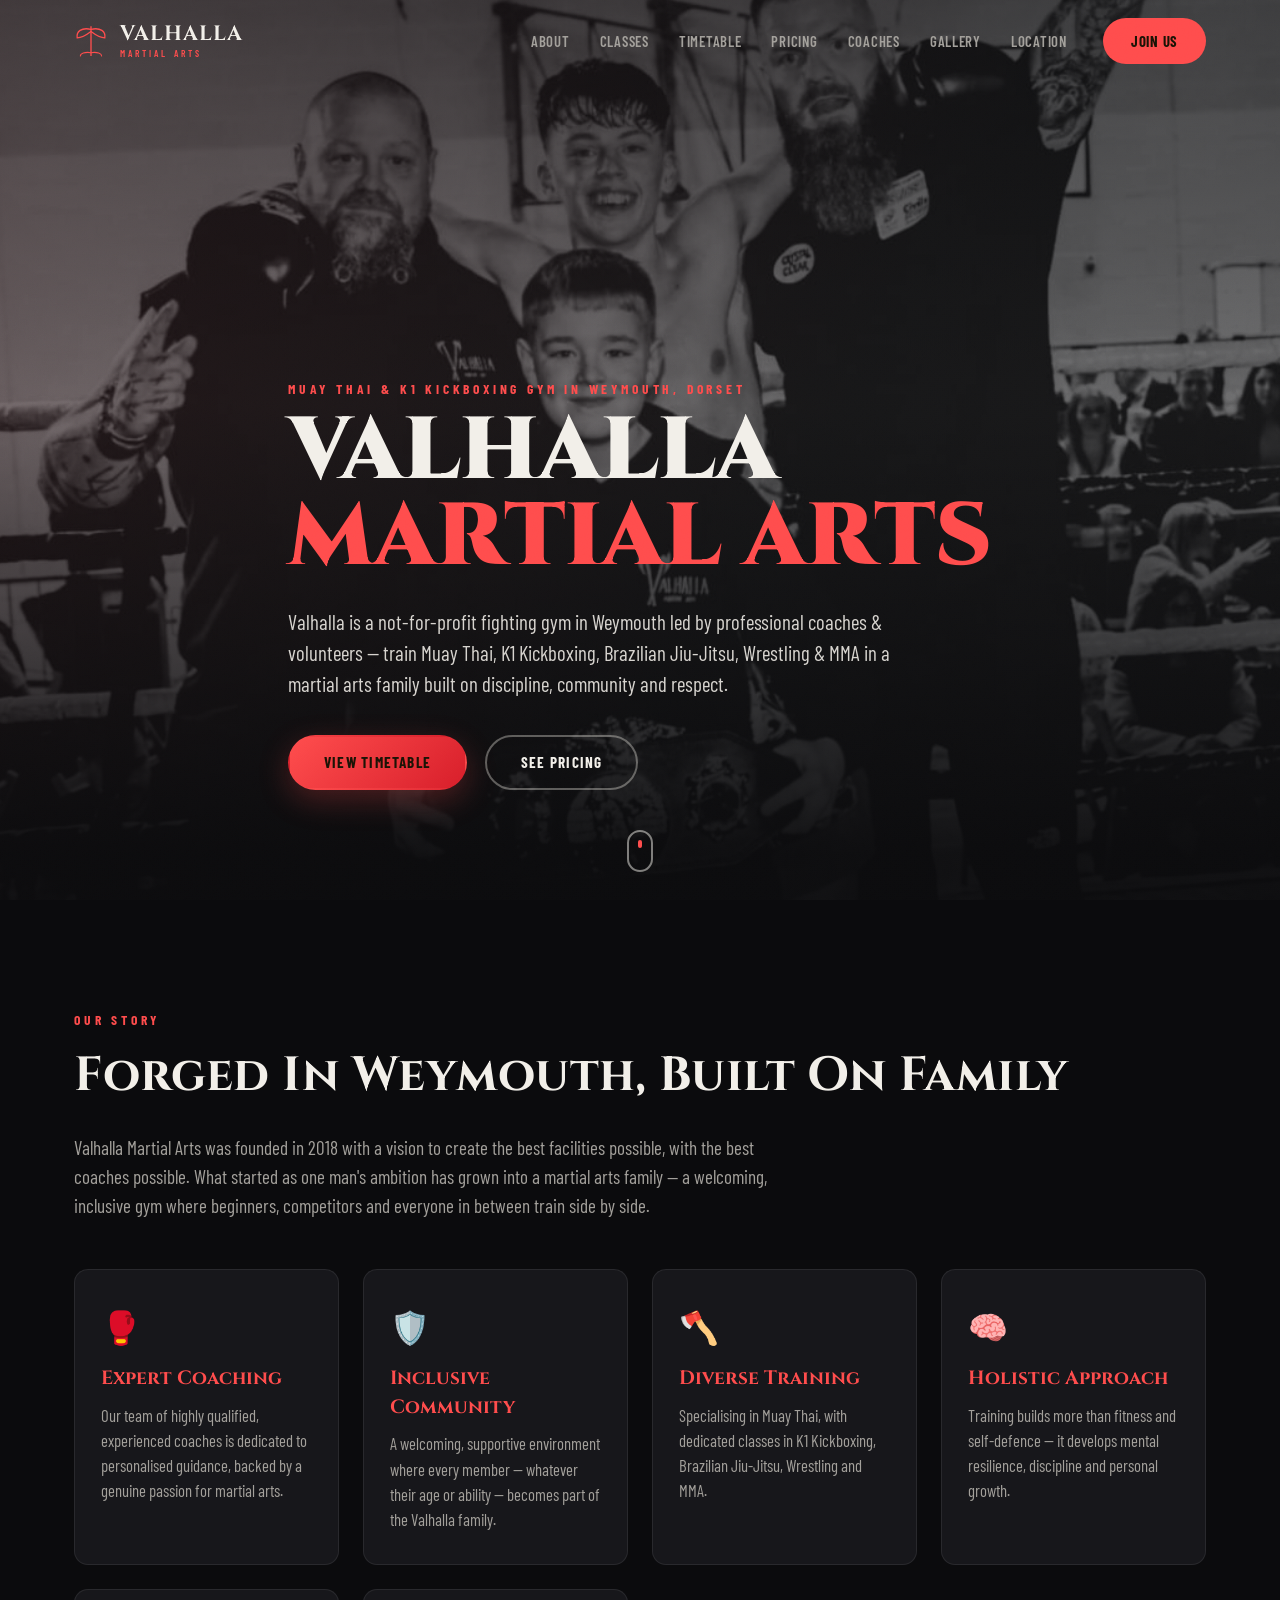
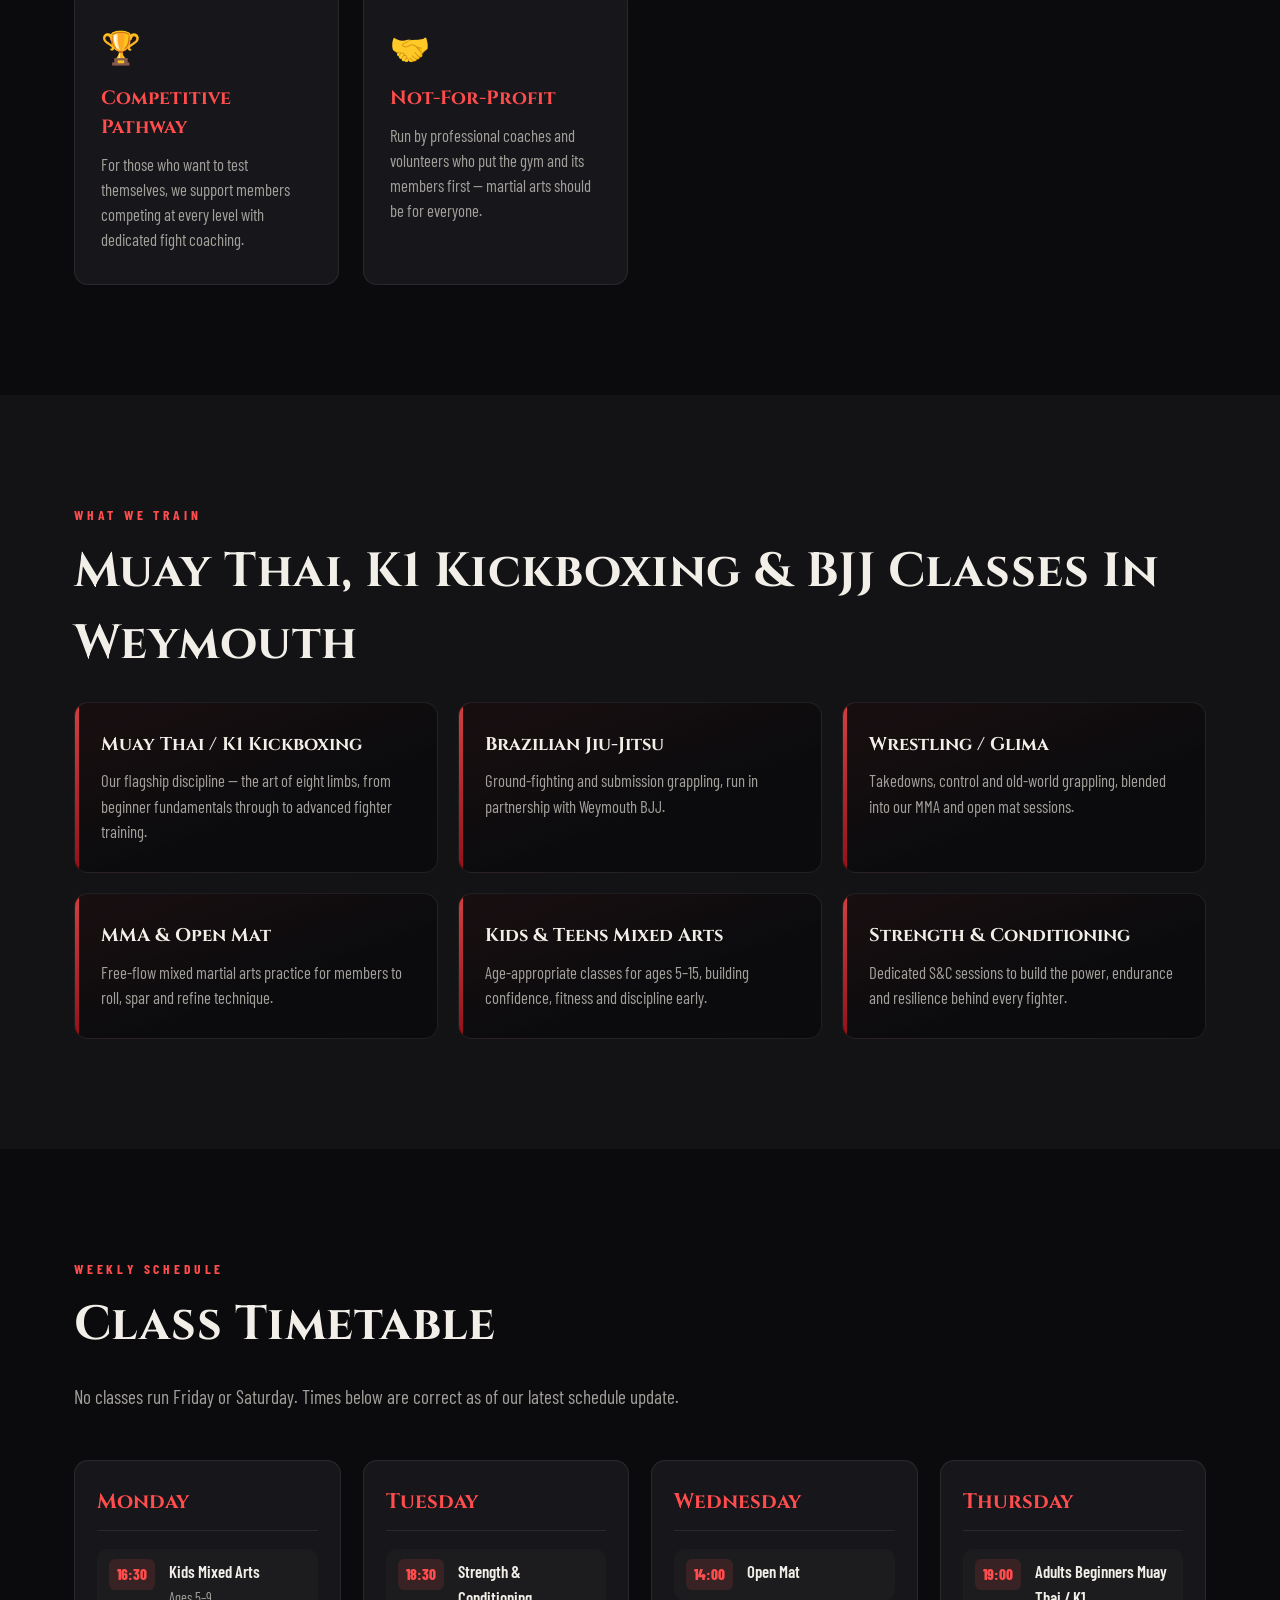
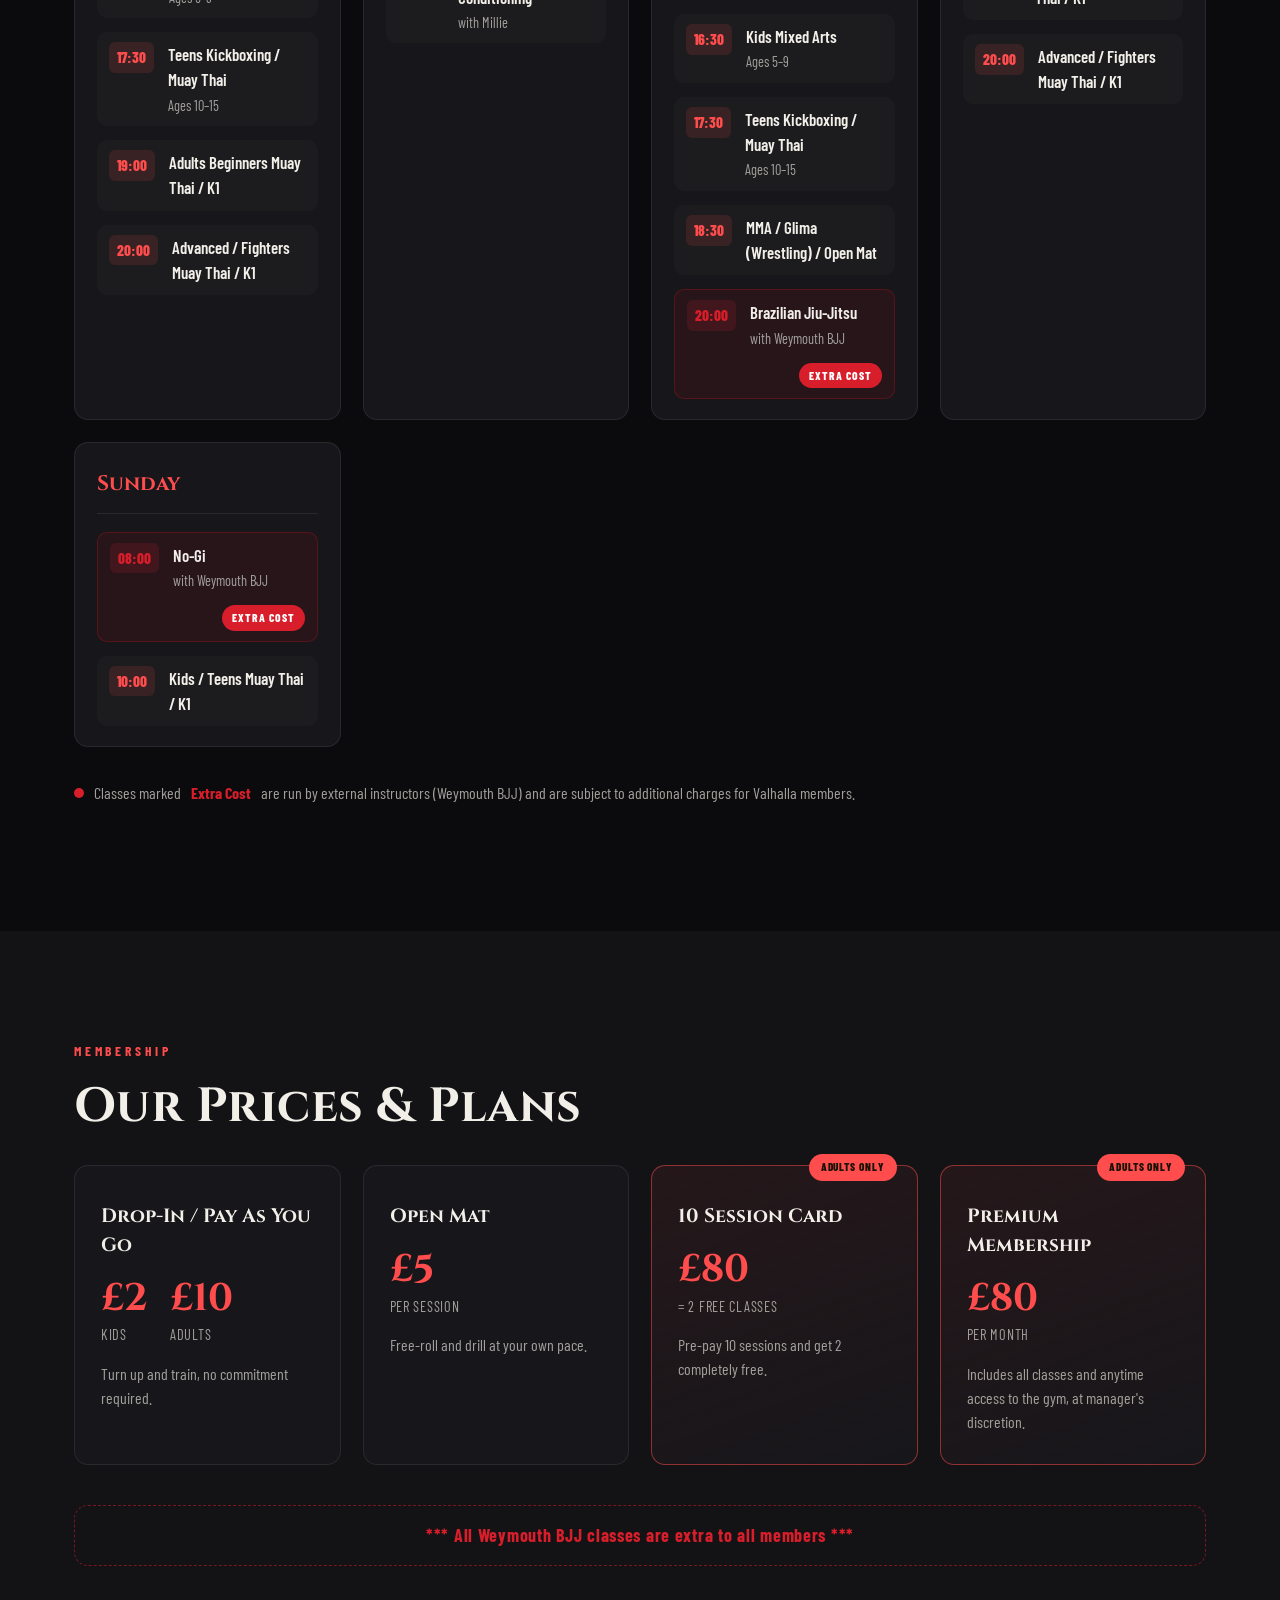
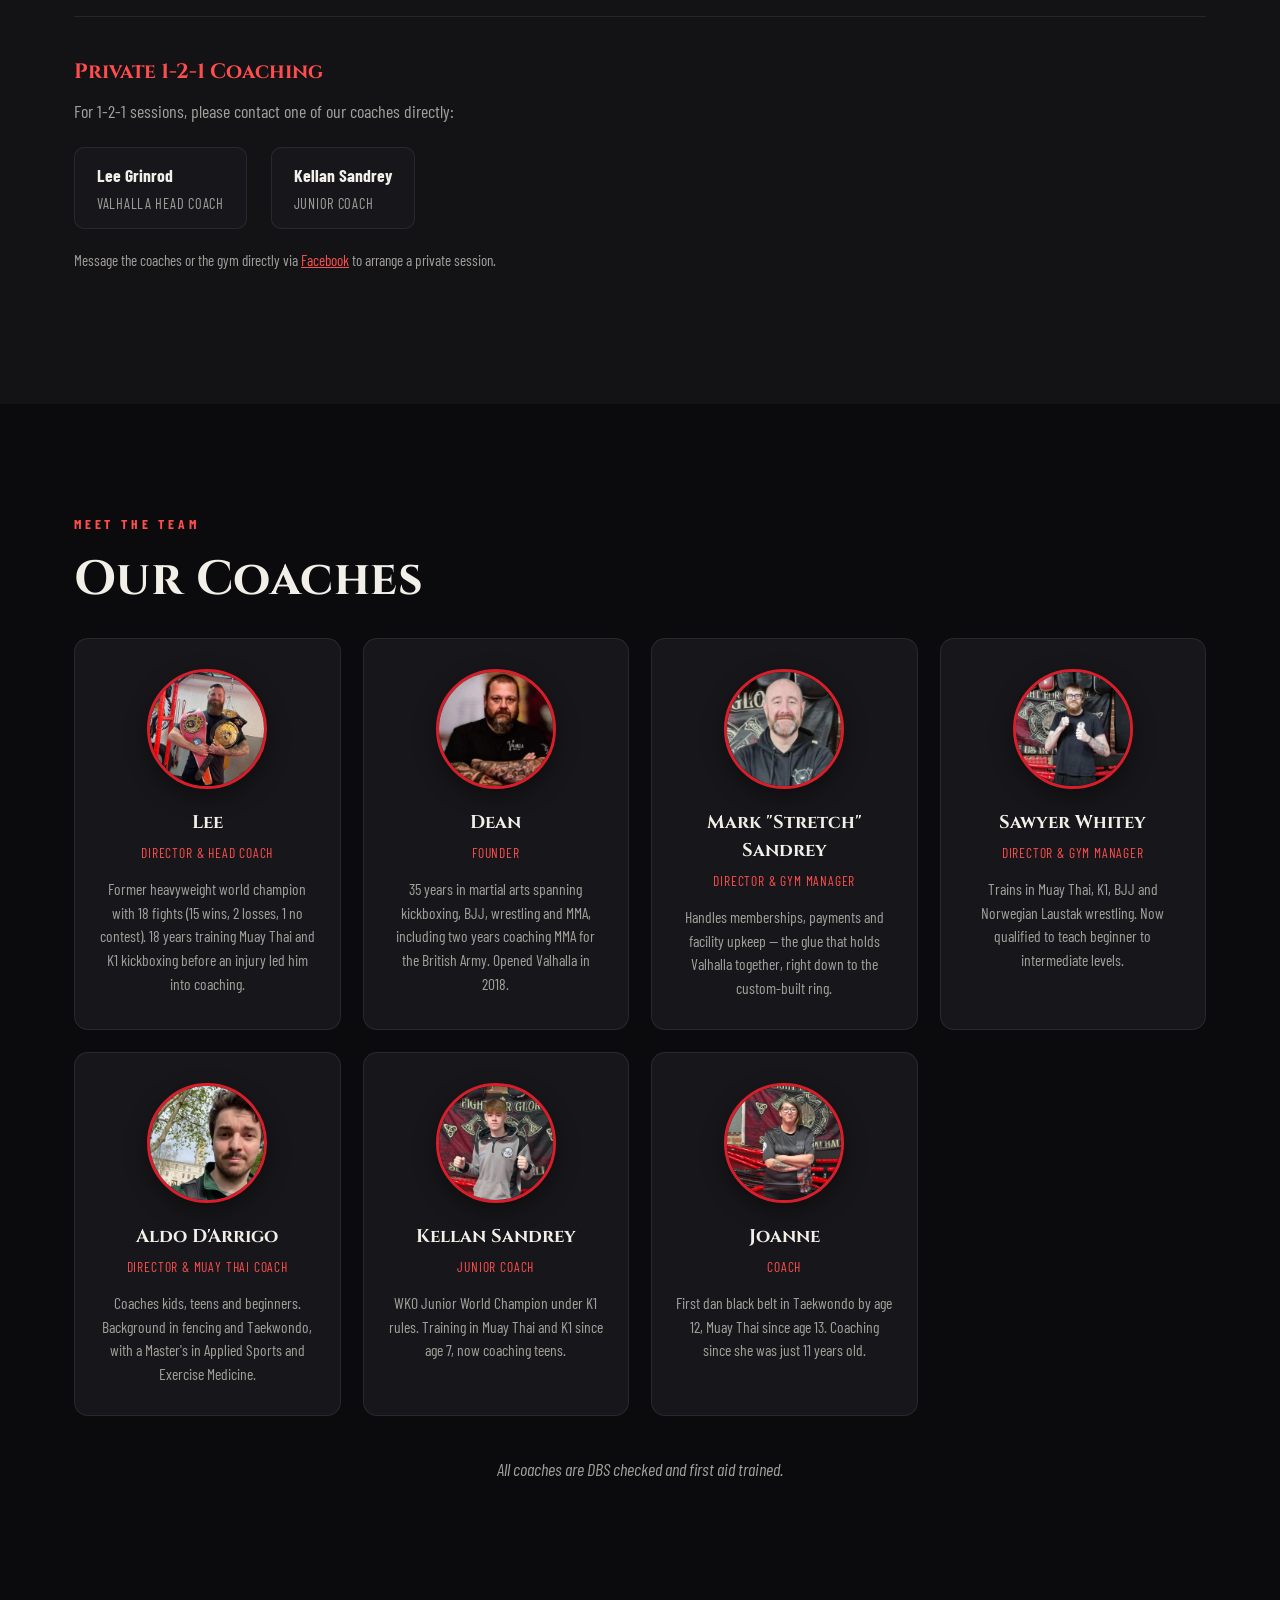
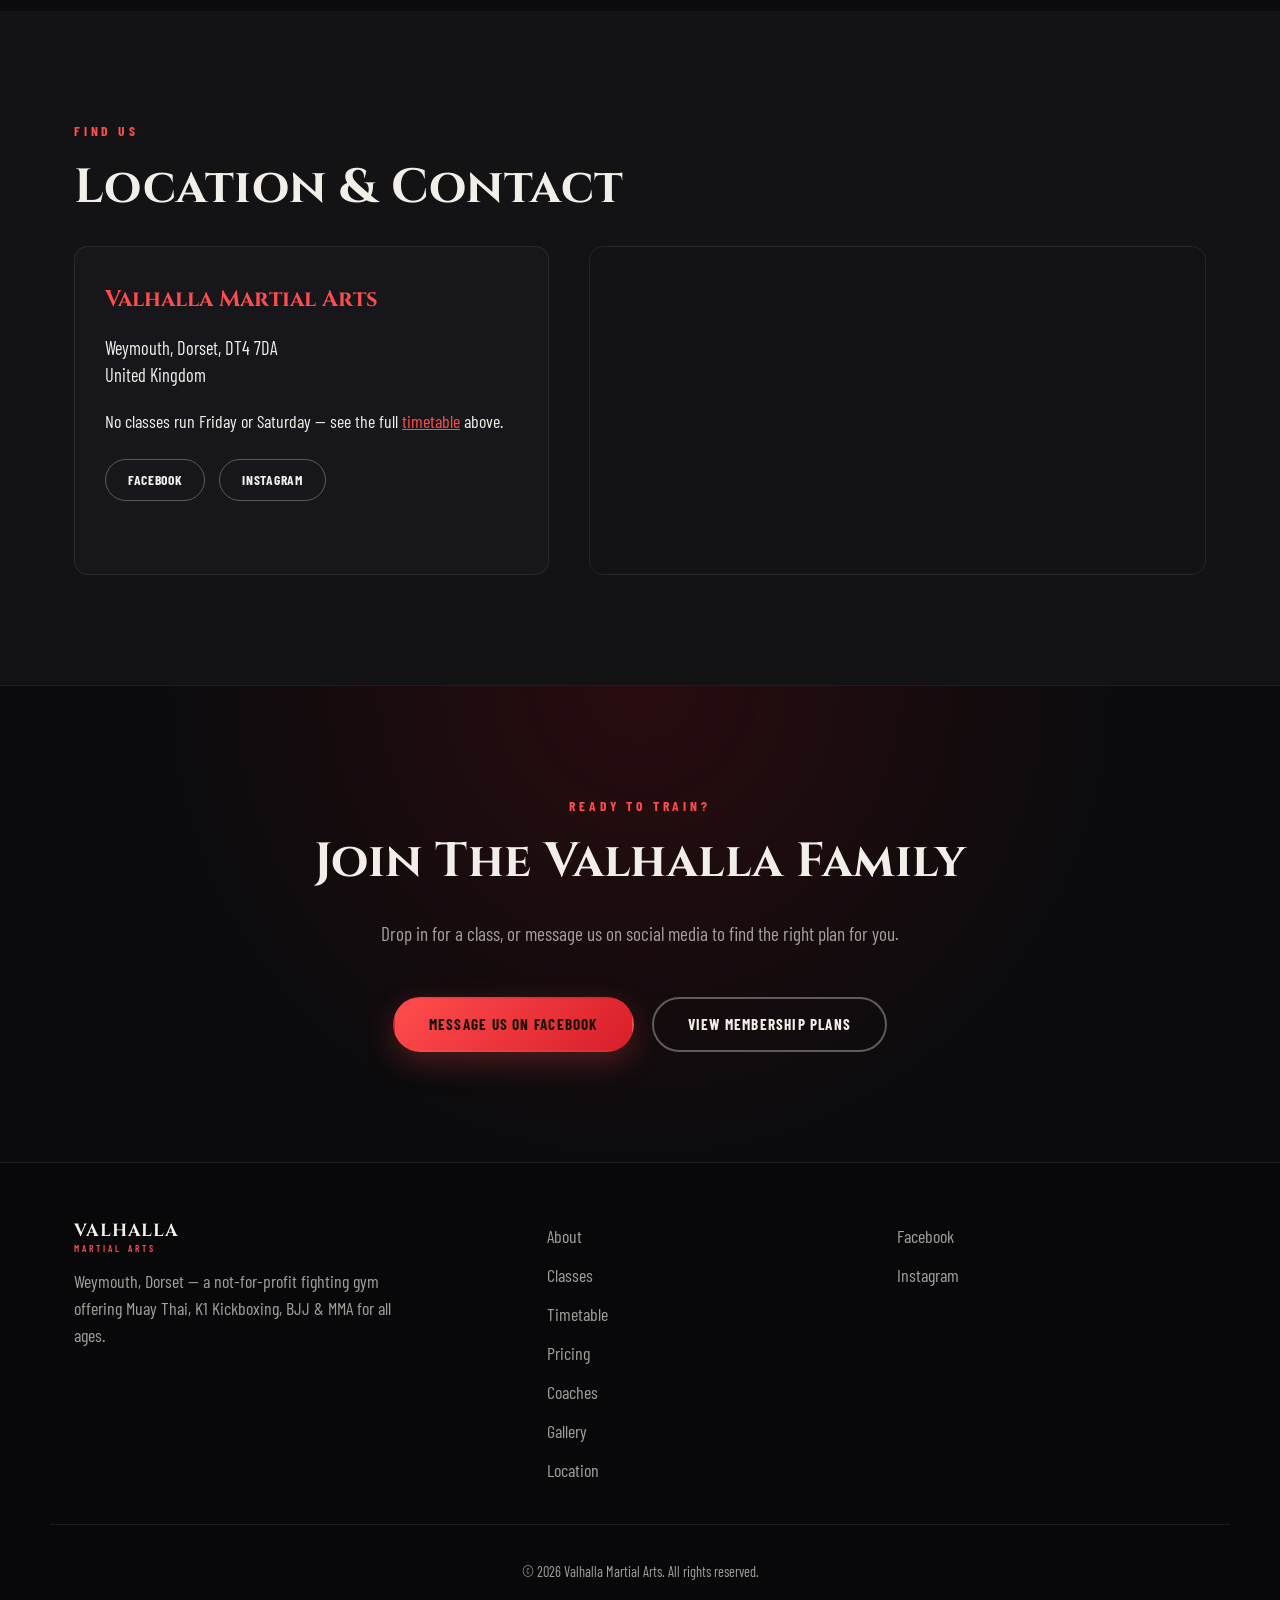
==== commit 42f41dfe: "Add gallery page and fix Join Us button padding - Add gallery.html with all 44 photos pulled from th" ====
--- a/index.html
+++ b/index.html
@@ -80,6 +80,7 @@
       <a href="#timetable">Timetable</a>
       <a href="#pricing">Pricing</a>
       <a href="#coaches">Coaches</a>
+      <a href="gallery.html">Gallery</a>
       <a href="#location">Location</a>
       <a href="#contact" class="nav-cta">Join Us</a>
     </nav>
@@ -425,6 +426,7 @@
       <a href="#timetable">Timetable</a>
       <a href="#pricing">Pricing</a>
       <a href="#coaches">Coaches</a>
+      <a href="gallery.html">Gallery</a>
       <a href="#location">Location</a>
     </nav>
     <div class="footer-social">
--- a/css/style.css
+++ b/css/style.css
@@ -170,10 +170,11 @@
 .main-nav a:not(.nav-cta):hover{ color: var(--text); }
 .main-nav a:not(.nav-cta):hover::after{ right:0; }
 
-.nav-cta{
+.main-nav a.nav-cta{
   background: var(--gold-bright);
   color: #1a1305 !important;
-  padding: 10px 22px;
+  padding: 12px 28px;
+  margin-left: 6px;
   border-radius: 999px;
   font-weight: 700;
 }
@@ -543,3 +544,80 @@
   .hero-inner{ padding-top: 140px; padding-bottom: 80px; }
   .price-row{ flex-direction:column; gap: 14px; }
 }
+
+/* ===================== Gallery page ===================== */
+.page-hero{
+  padding: 170px 0 60px;
+  text-align: center;
+  background: radial-gradient(circle at 50% 0%, rgba(216,30,42,0.14), transparent 65%), var(--bg);
+  border-bottom: 1px solid var(--border);
+}
+.page-hero .eyebrow{ justify-content:center; }
+.page-hero .section-lead{ margin-left:auto; margin-right:auto; text-align:center; }
+
+.gallery-grid{
+  column-count: 4;
+  column-gap: 16px;
+}
+.gallery-item{
+  break-inside: avoid;
+  margin-bottom: 16px;
+  border-radius: 10px;
+  overflow: hidden;
+  border: 1px solid var(--border);
+  cursor: zoom-in;
+  background: var(--bg-card);
+}
+.gallery-item img{
+  width: 100%;
+  display: block;
+  transition: transform 0.35s ease, filter 0.35s ease;
+}
+.gallery-item:hover img{ transform: scale(1.04); filter: brightness(1.05); }
+
+@media (max-width: 1024px){ .gallery-grid{ column-count: 3; } }
+@media (max-width: 720px){ .gallery-grid{ column-count: 2; column-gap: 10px; } .gallery-item{ margin-bottom: 10px; } }
+@media (max-width: 460px){ .gallery-grid{ column-count: 1; } }
+
+/* Lightbox */
+.lightbox{
+  position: fixed; inset:0; z-index: 1000;
+  background: rgba(5,5,6,0.94);
+  display: flex; align-items:center; justify-content:center;
+  opacity:0; pointer-events:none;
+  transition: opacity 0.25s ease;
+}
+.lightbox.open{ opacity:1; pointer-events:auto; }
+.lightbox img{
+  max-width: 88vw; max-height: 82vh;
+  border-radius: 8px;
+  box-shadow: 0 30px 80px rgba(0,0,0,0.6);
+}
+.lightbox-close, .lightbox-prev, .lightbox-next{
+  position: absolute;
+  background: rgba(255,255,255,0.08);
+  border: 1px solid rgba(255,255,255,0.2);
+  color: var(--text);
+  width: 48px; height:48px;
+  border-radius: 50%;
+  display:flex; align-items:center; justify-content:center;
+  font-size: 1.4rem;
+  cursor: pointer;
+  transition: background 0.2s ease, border-color 0.2s ease;
+}
+.lightbox-close:hover, .lightbox-prev:hover, .lightbox-next:hover{
+  background: var(--gold); border-color: var(--gold);
+}
+.lightbox-close{ top: 24px; right: 24px; }
+.lightbox-prev{ left: 24px; top: 50%; transform: translateY(-50%); }
+.lightbox-next{ right: 24px; top: 50%; transform: translateY(-50%); }
+.lightbox-counter{
+  position: absolute; bottom: 24px; left: 50%; transform: translateX(-50%);
+  color: var(--text-muted); font-size: 0.9rem; letter-spacing: 0.05em;
+}
+
+@media (max-width: 640px){
+  .lightbox-prev{ left: 8px; width:40px; height:40px; }
+  .lightbox-next{ right: 8px; width:40px; height:40px; }
+  .lightbox-close{ top: 12px; right: 12px; width:40px; height:40px; }
+}
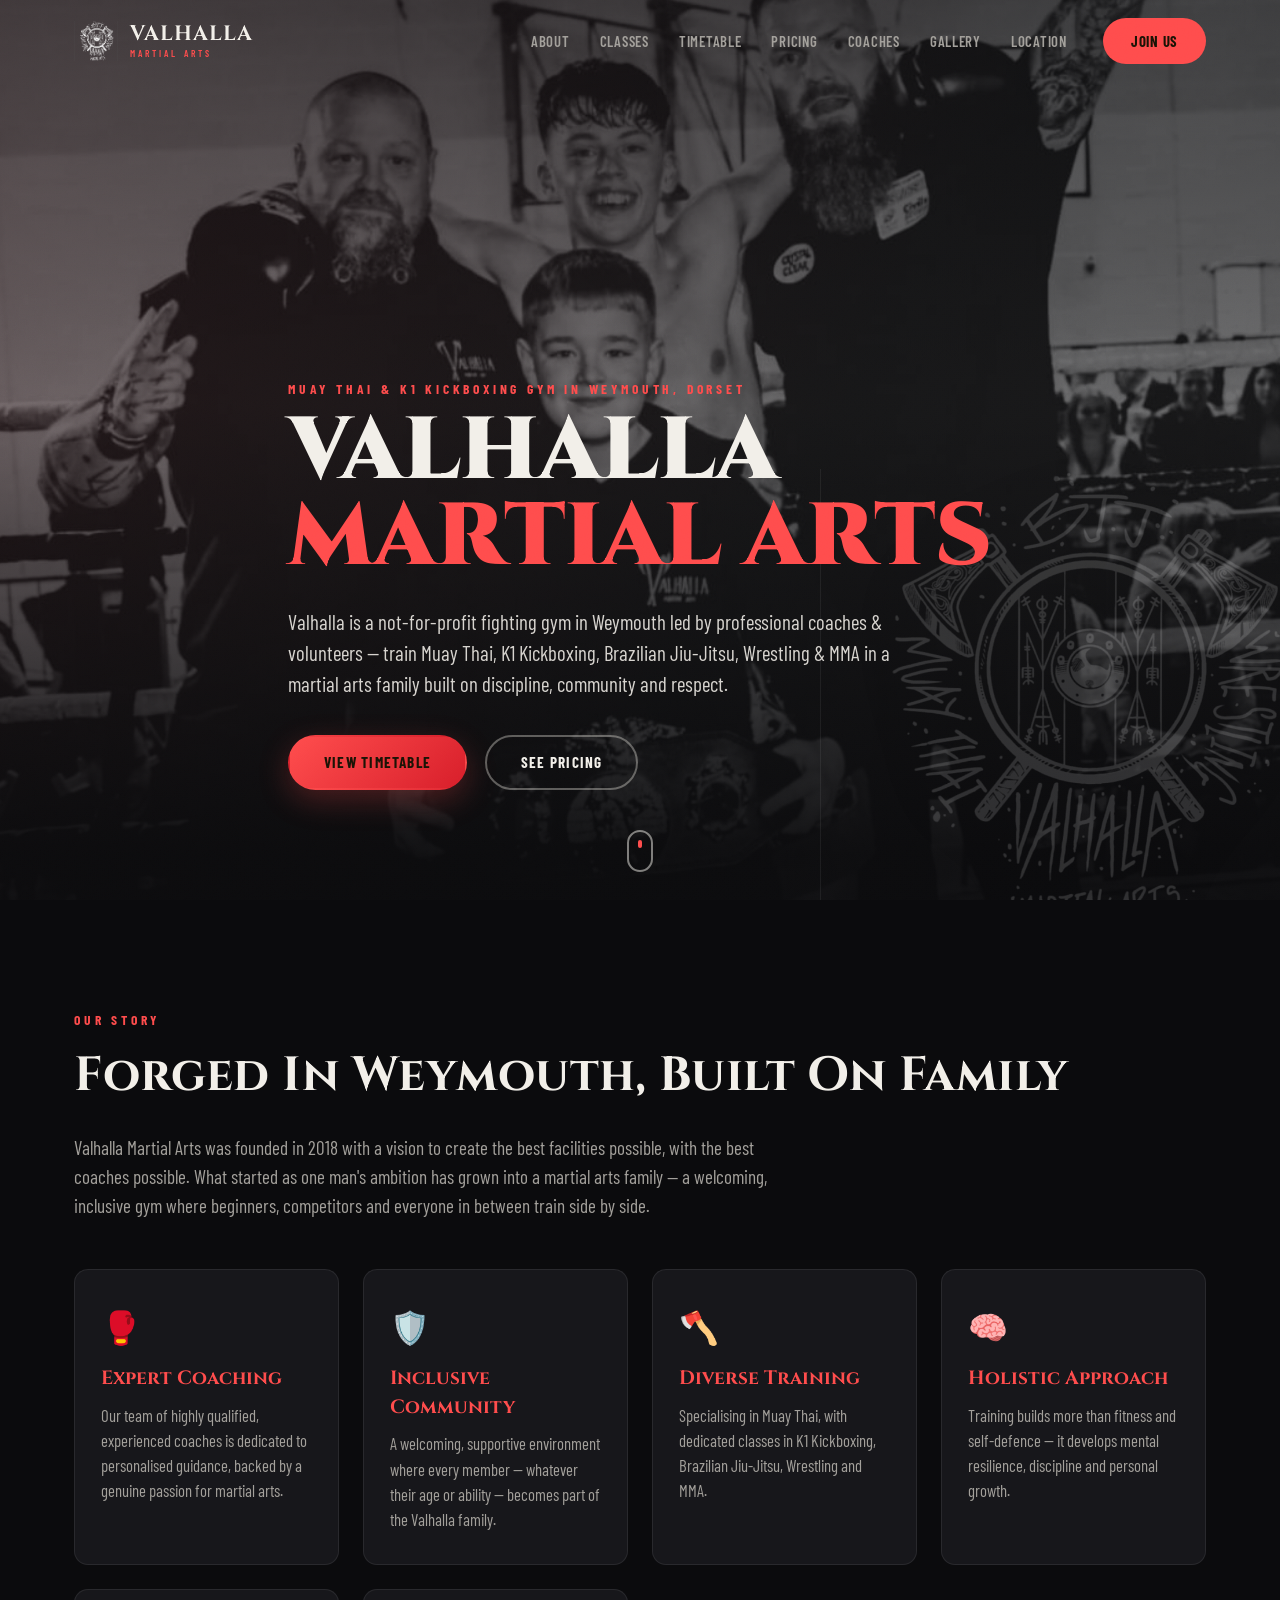
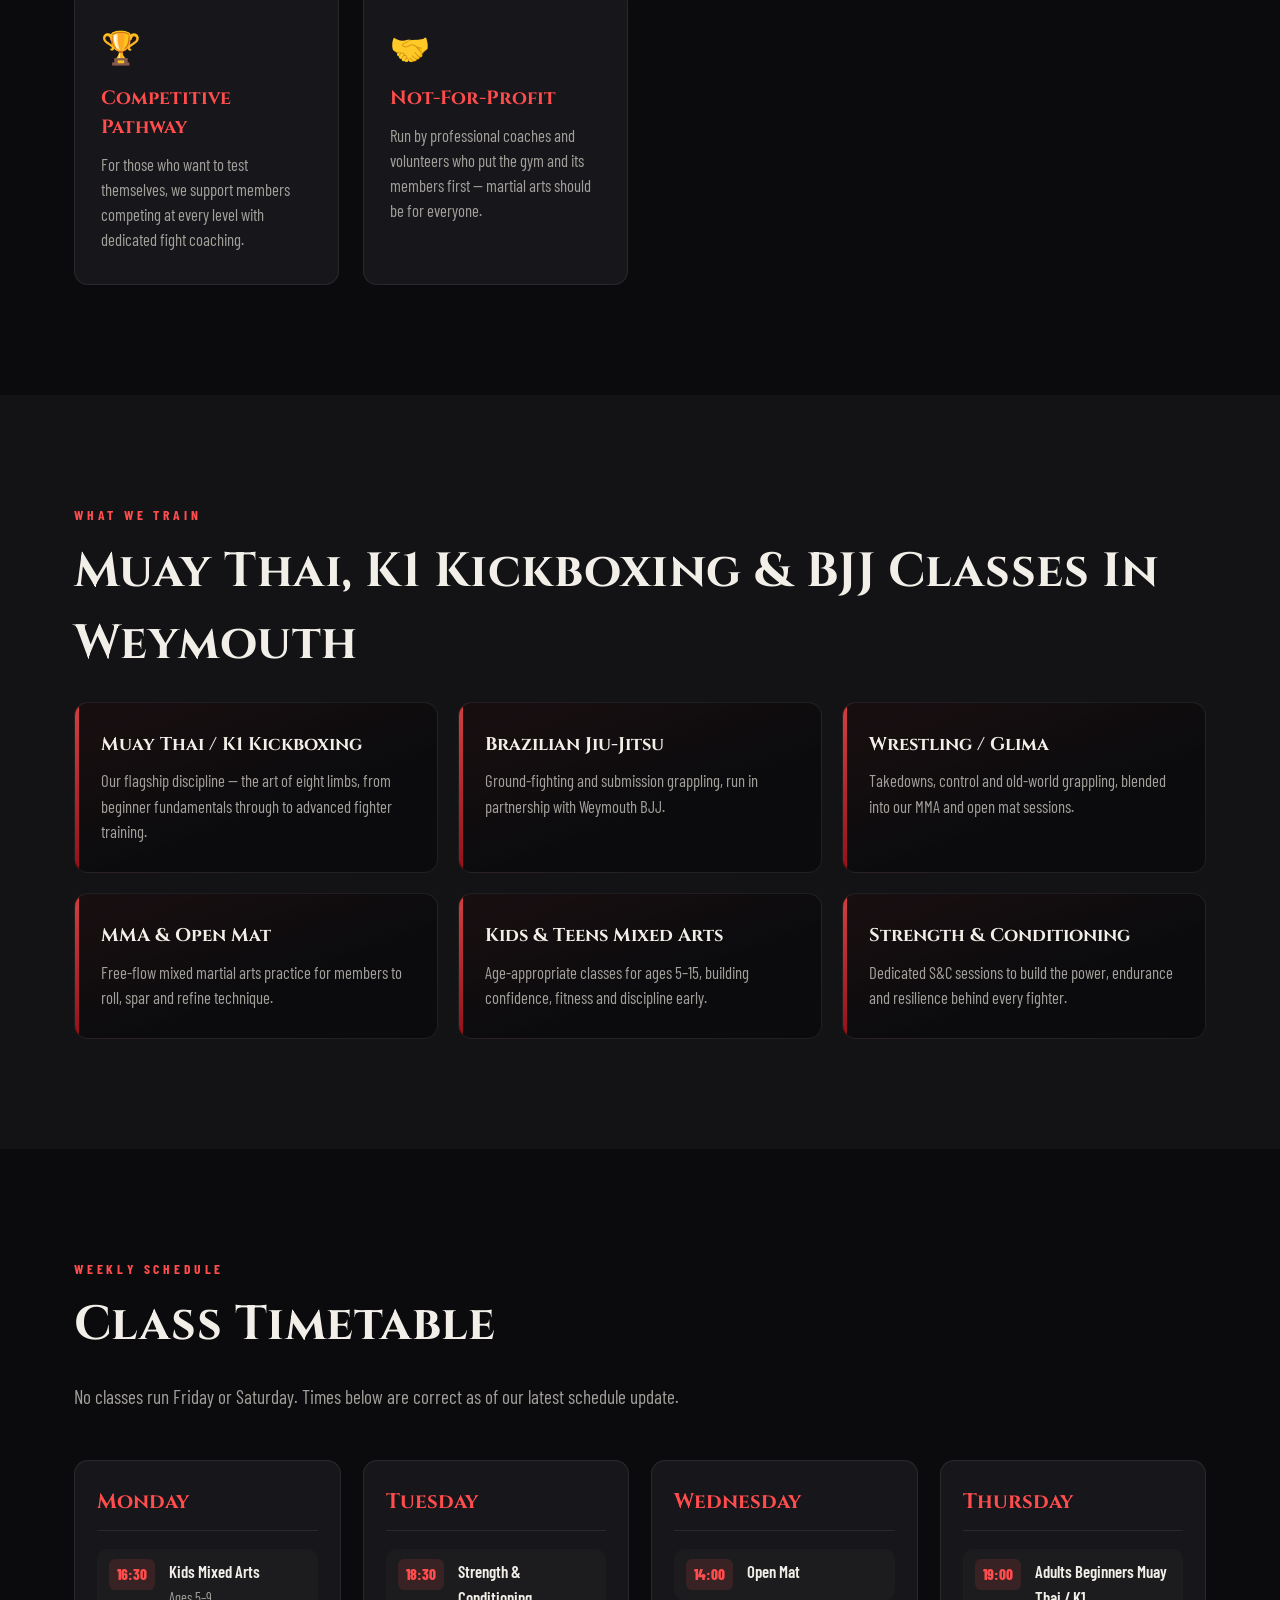
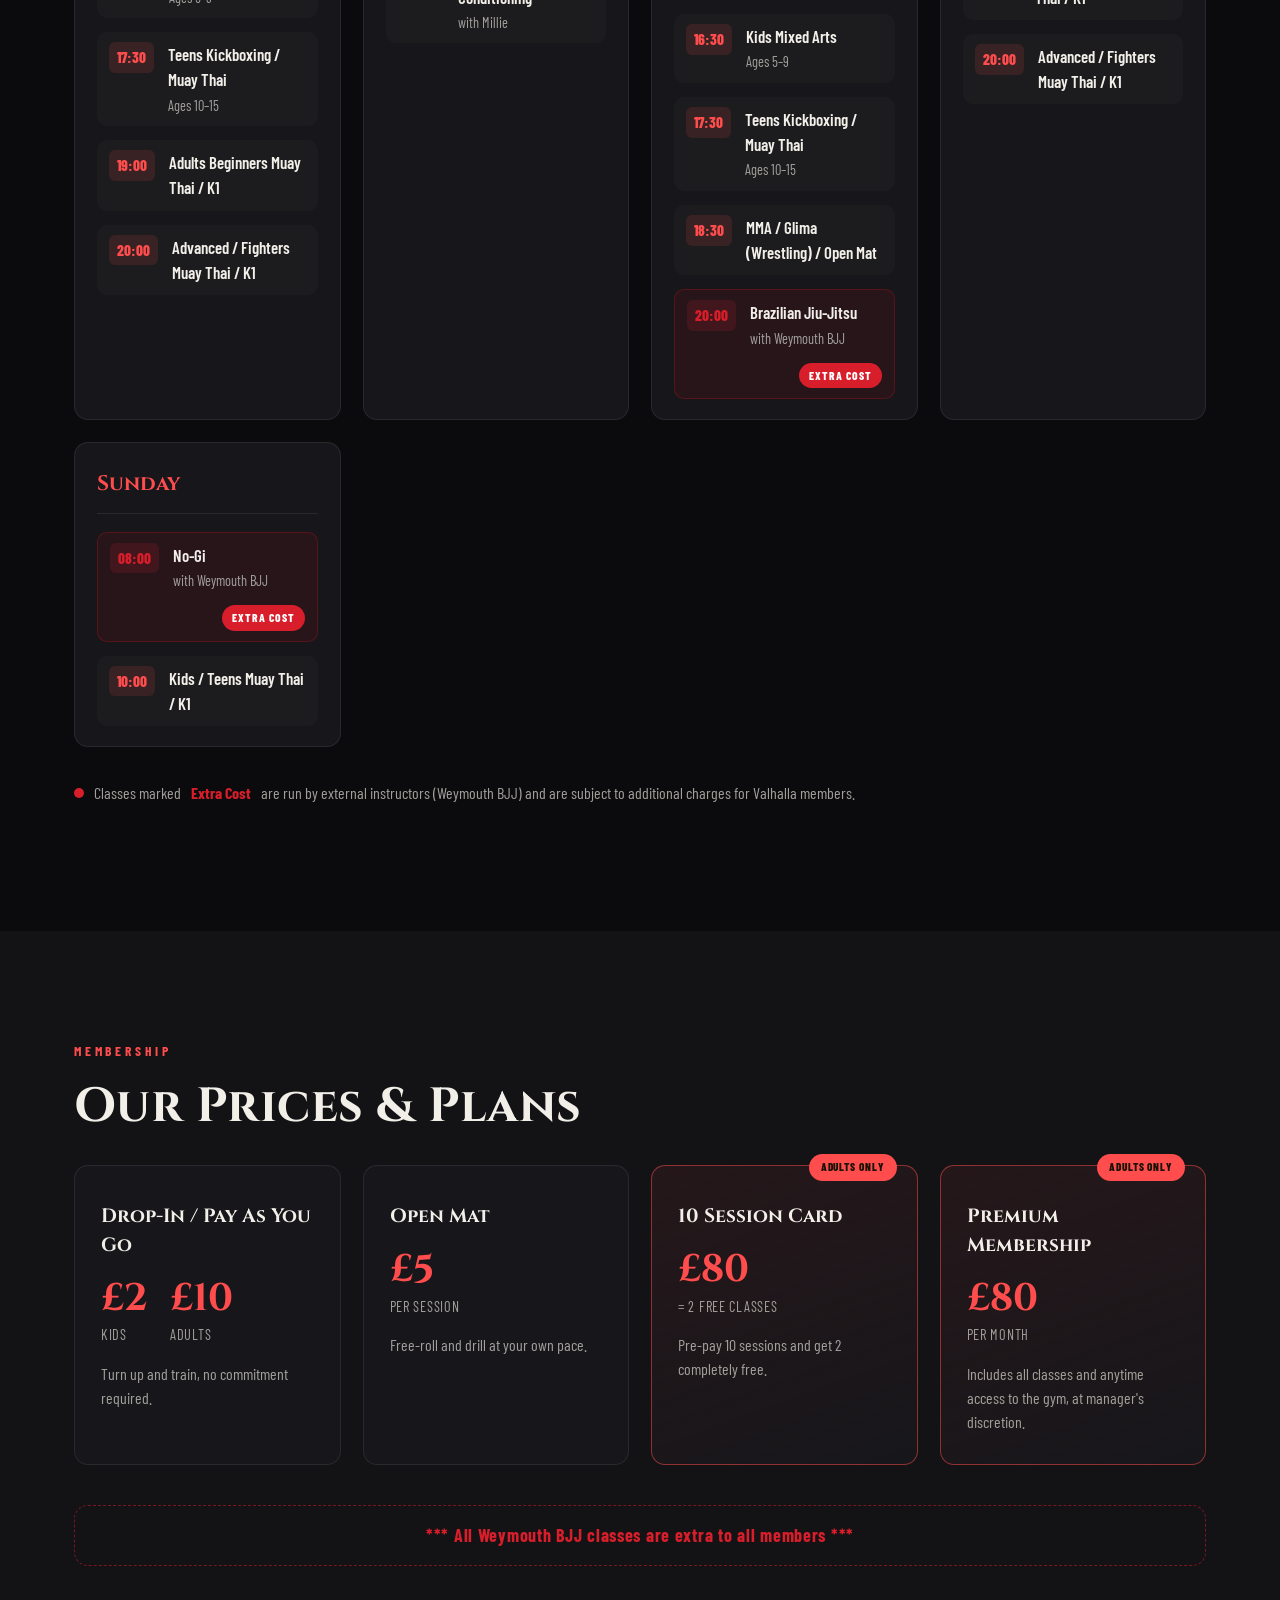
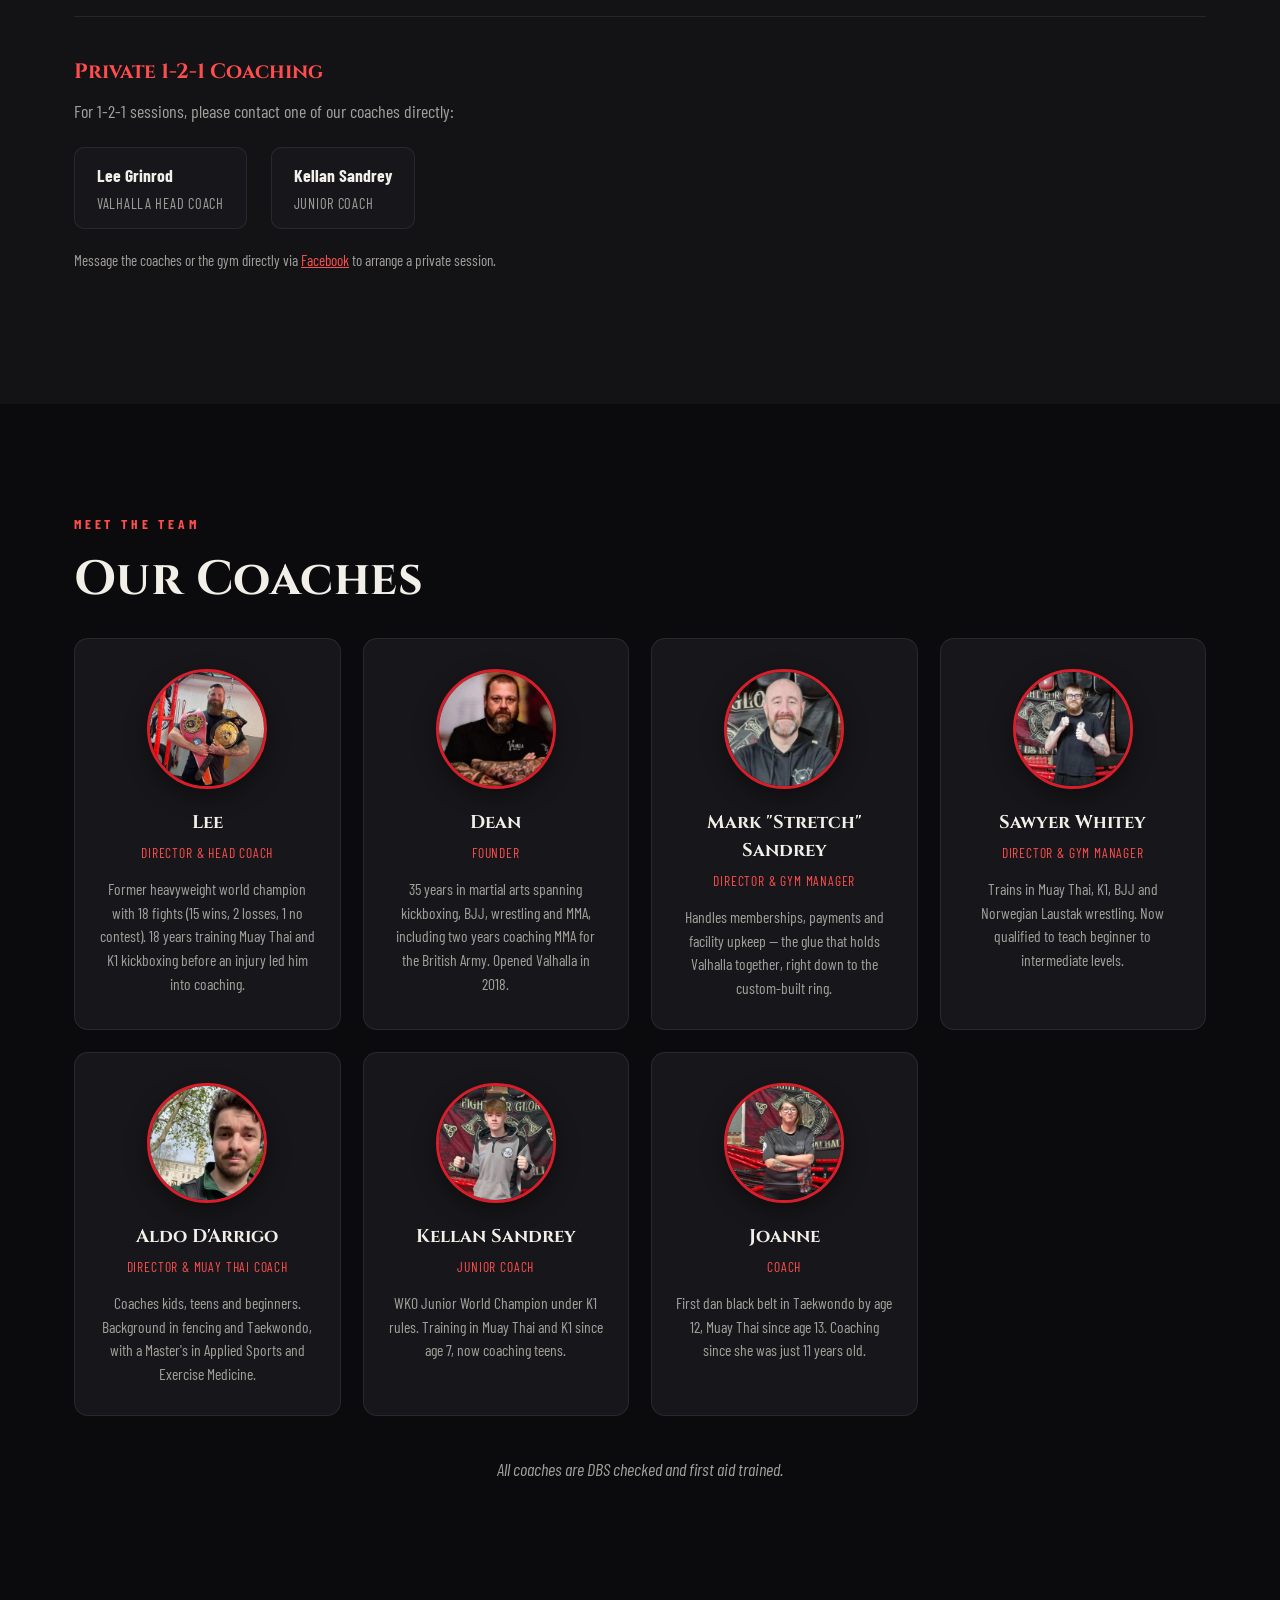
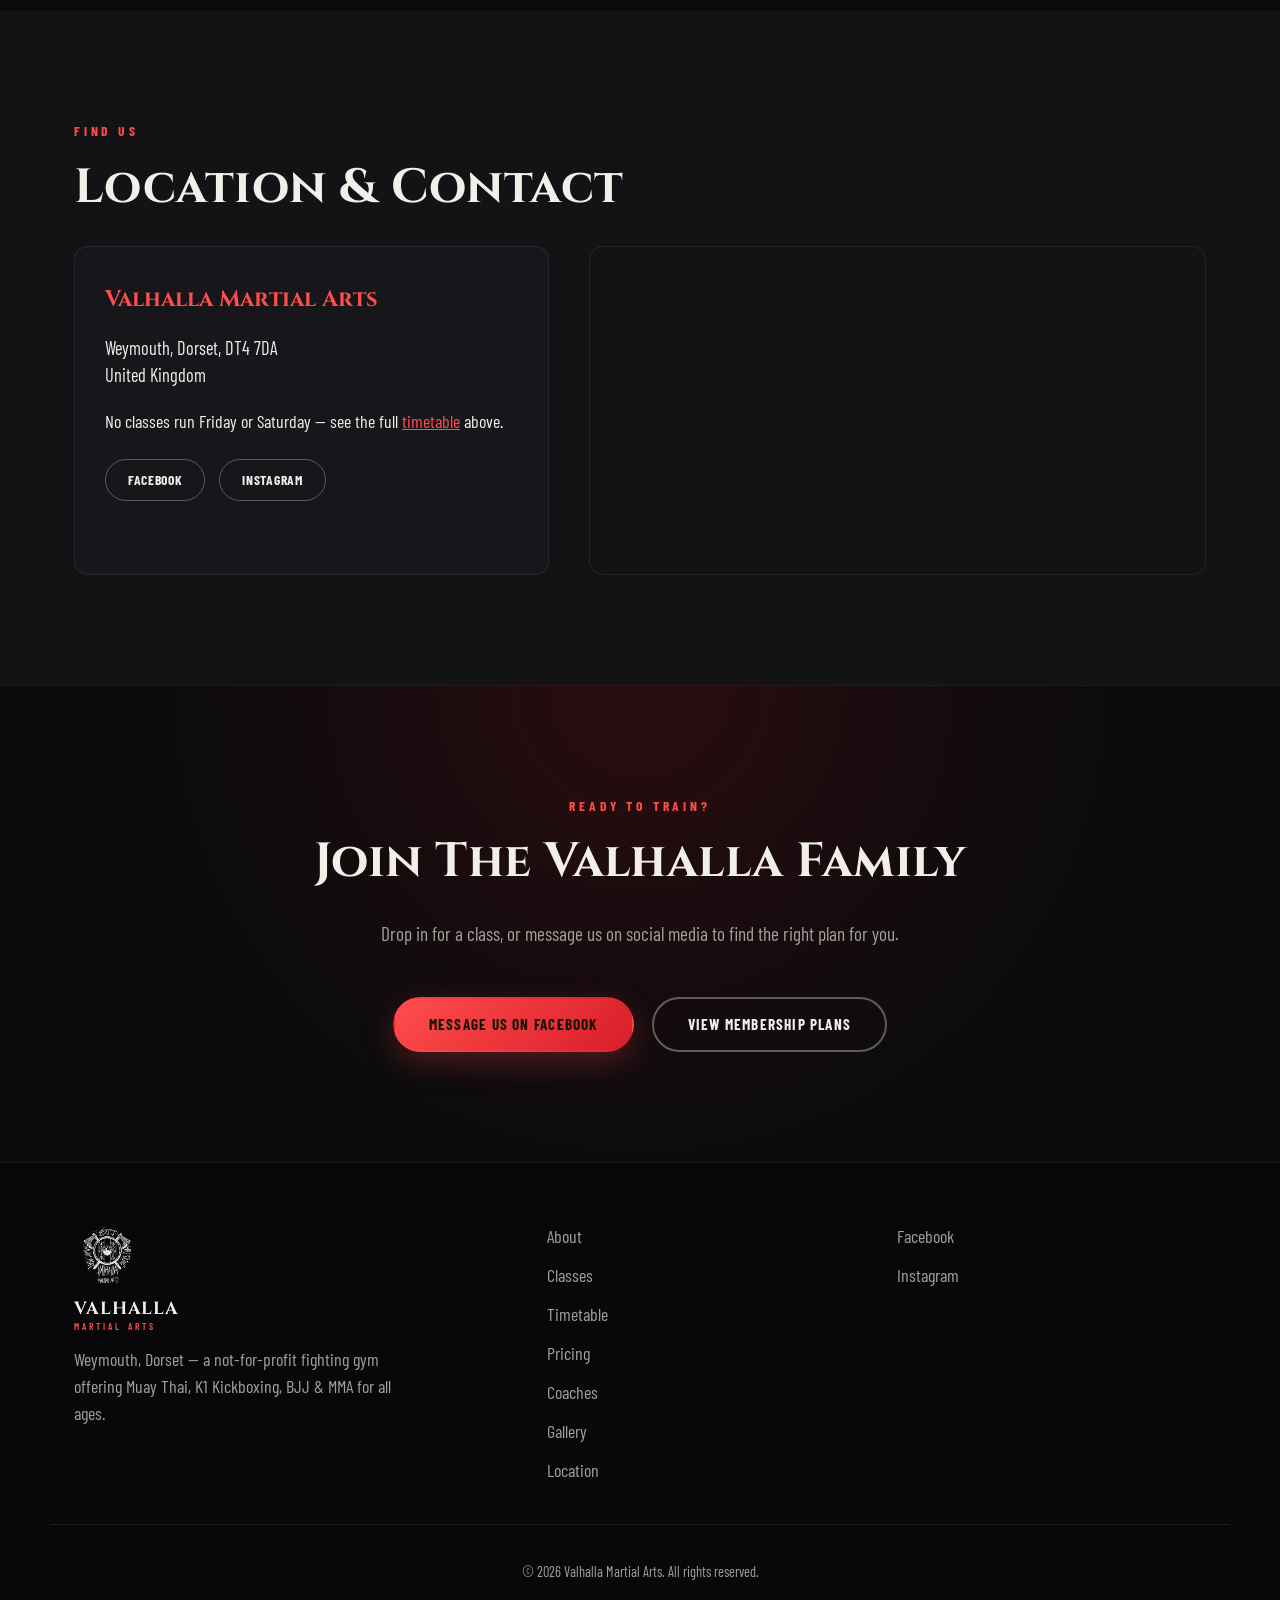
==== commit 51892b92: "Replace placeholder brand mark with the real Valhalla crest Swap the hand-drawn inline SVG axe icon " ====
--- a/index.html
+++ b/index.html
@@ -64,13 +64,7 @@
 <header class="site-header" id="siteHeader">
   <div class="container header-inner">
     <a href="#home" class="brand">
-      <svg class="brand-mark" viewBox="0 0 64 64" aria-hidden="true">
-        <path d="M32 4 L32 60" stroke="currentColor" stroke-width="2.5"/>
-        <path d="M32 10 C 14 6, 4 14, 6 26 C 16 26, 24 20, 32 14" stroke="currentColor" stroke-width="2.5" fill="none" stroke-linecap="round"/>
-        <path d="M32 10 C 50 6, 60 14, 58 26 C 48 26, 40 20, 32 14" stroke="currentColor" stroke-width="2.5" fill="none" stroke-linecap="round"/>
-        <path d="M32 54 C 20 52, 12 56, 12 60" stroke="currentColor" stroke-width="2" fill="none" stroke-linecap="round"/>
-        <path d="M32 54 C 44 52, 52 56, 52 60" stroke="currentColor" stroke-width="2" fill="none" stroke-linecap="round"/>
-      </svg>
+      <img class="brand-mark" src="assets/img/logo.png" alt="Valhalla Martial Arts crest">
       <span class="brand-text">VALHALLA<span class="brand-sub">MARTIAL&nbsp;ARTS</span></span>
     </a>
 
@@ -95,6 +89,7 @@
 <section class="hero" id="home">
   <div class="hero-bg" style="background-image:url('assets/img/hero.jpg')"></div>
   <div class="hero-overlay"></div>
+  <img class="hero-logo-watermark" src="assets/img/logo.png" alt="" aria-hidden="true">
   <div class="container hero-inner">
     <p class="eyebrow reveal">Muay Thai &amp; K1 Kickboxing Gym in Weymouth, Dorset</p>
     <h1 class="hero-title reveal">
@@ -417,6 +412,7 @@
 <footer class="site-footer">
   <div class="container footer-inner">
     <div class="footer-brand">
+      <img class="footer-logo" src="assets/img/logo.png" alt="Valhalla Martial Arts crest">
       <span class="brand-text small">VALHALLA<span class="brand-sub">MARTIAL&nbsp;ARTS</span></span>
       <p>Weymouth, Dorset — a not-for-profit fighting gym offering Muay Thai, K1 Kickboxing, BJJ &amp; MMA for all ages.</p>
     </div>
--- a/css/style.css
+++ b/css/style.css
@@ -129,7 +129,7 @@
 .header-inner{ display:flex; align-items:center; justify-content:space-between; gap: 24px; }
 
 .brand{ display:flex; align-items:center; gap:12px; }
-.brand-mark{ width:34px; height:34px; color: var(--gold-bright); flex-shrink:0; }
+.brand-mark{ width:44px; height:44px; object-fit: contain; flex-shrink:0; }
 .brand-text{
   font-family: var(--font-display);
   font-weight: 700;
@@ -208,6 +208,18 @@
     linear-gradient(to top, rgba(11,11,13,0.97) 5%, rgba(11,11,13,0.55) 55%, rgba(11,11,13,0.75) 100%),
     linear-gradient(120deg, rgba(181,18,27,0.18), rgba(11,11,13,0.1) 60%);
 }
+.hero-logo-watermark{
+  position: absolute;
+  z-index: 1;
+  right: -60px;
+  bottom: -40px;
+  width: 520px;
+  max-width: 55vw;
+  opacity: 0.14;
+  pointer-events: none;
+  filter: drop-shadow(0 0 40px rgba(0,0,0,0.5));
+}
+
 .hero-inner{ position:relative; z-index:2; padding-bottom: 110px; padding-top: 160px; }
 
 .hero-title{
@@ -482,6 +494,7 @@
   display:grid; grid-template-columns: 1.4fr 1fr 1fr;
   gap: 40px; padding-bottom: 40px;
 }
+.footer-logo{ width: 64px; height:64px; object-fit: contain; margin-bottom: 14px; }
 .footer-brand p{ color: var(--text-muted); margin-top: 14px; max-width: 320px; }
 .footer-nav, .footer-social{ display:flex; flex-direction:column; gap: 12px; }
 .footer-nav a, .footer-social a{ color: var(--text-muted); transition: color 0.2s ease; }
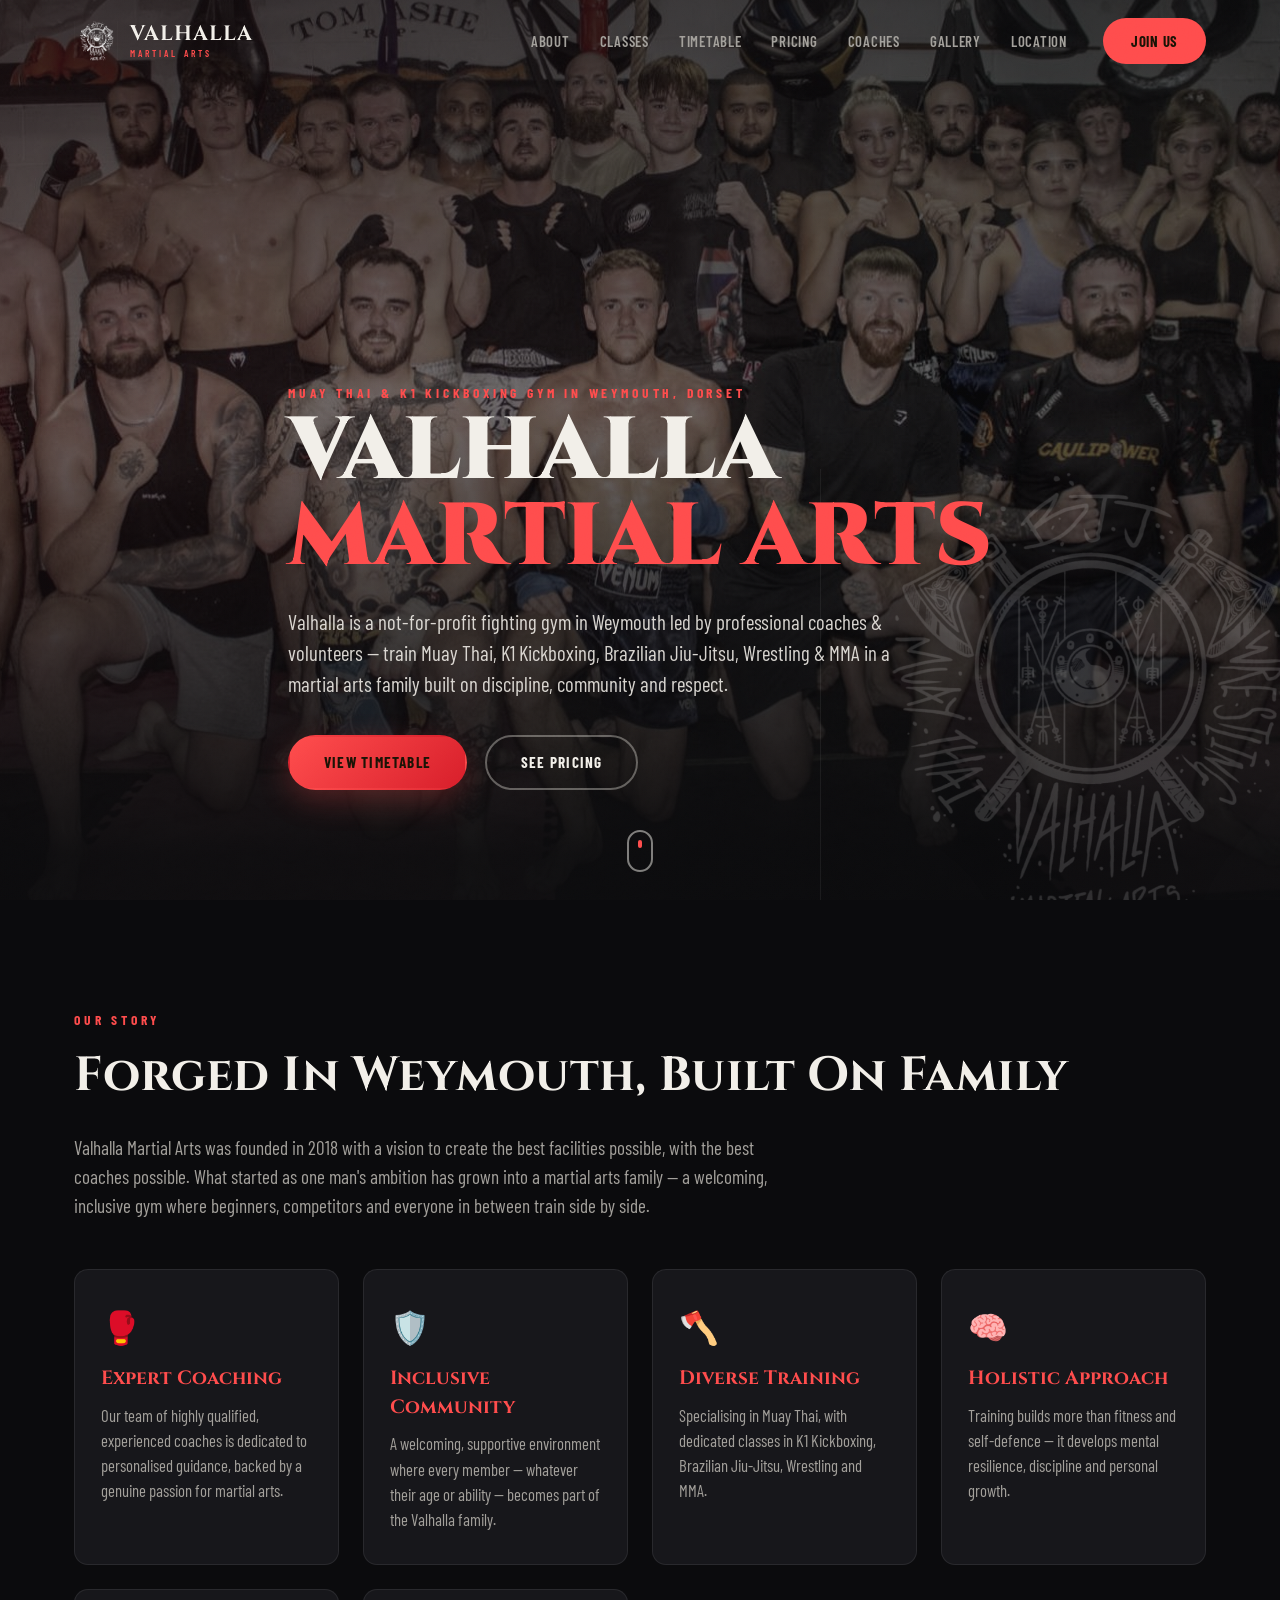
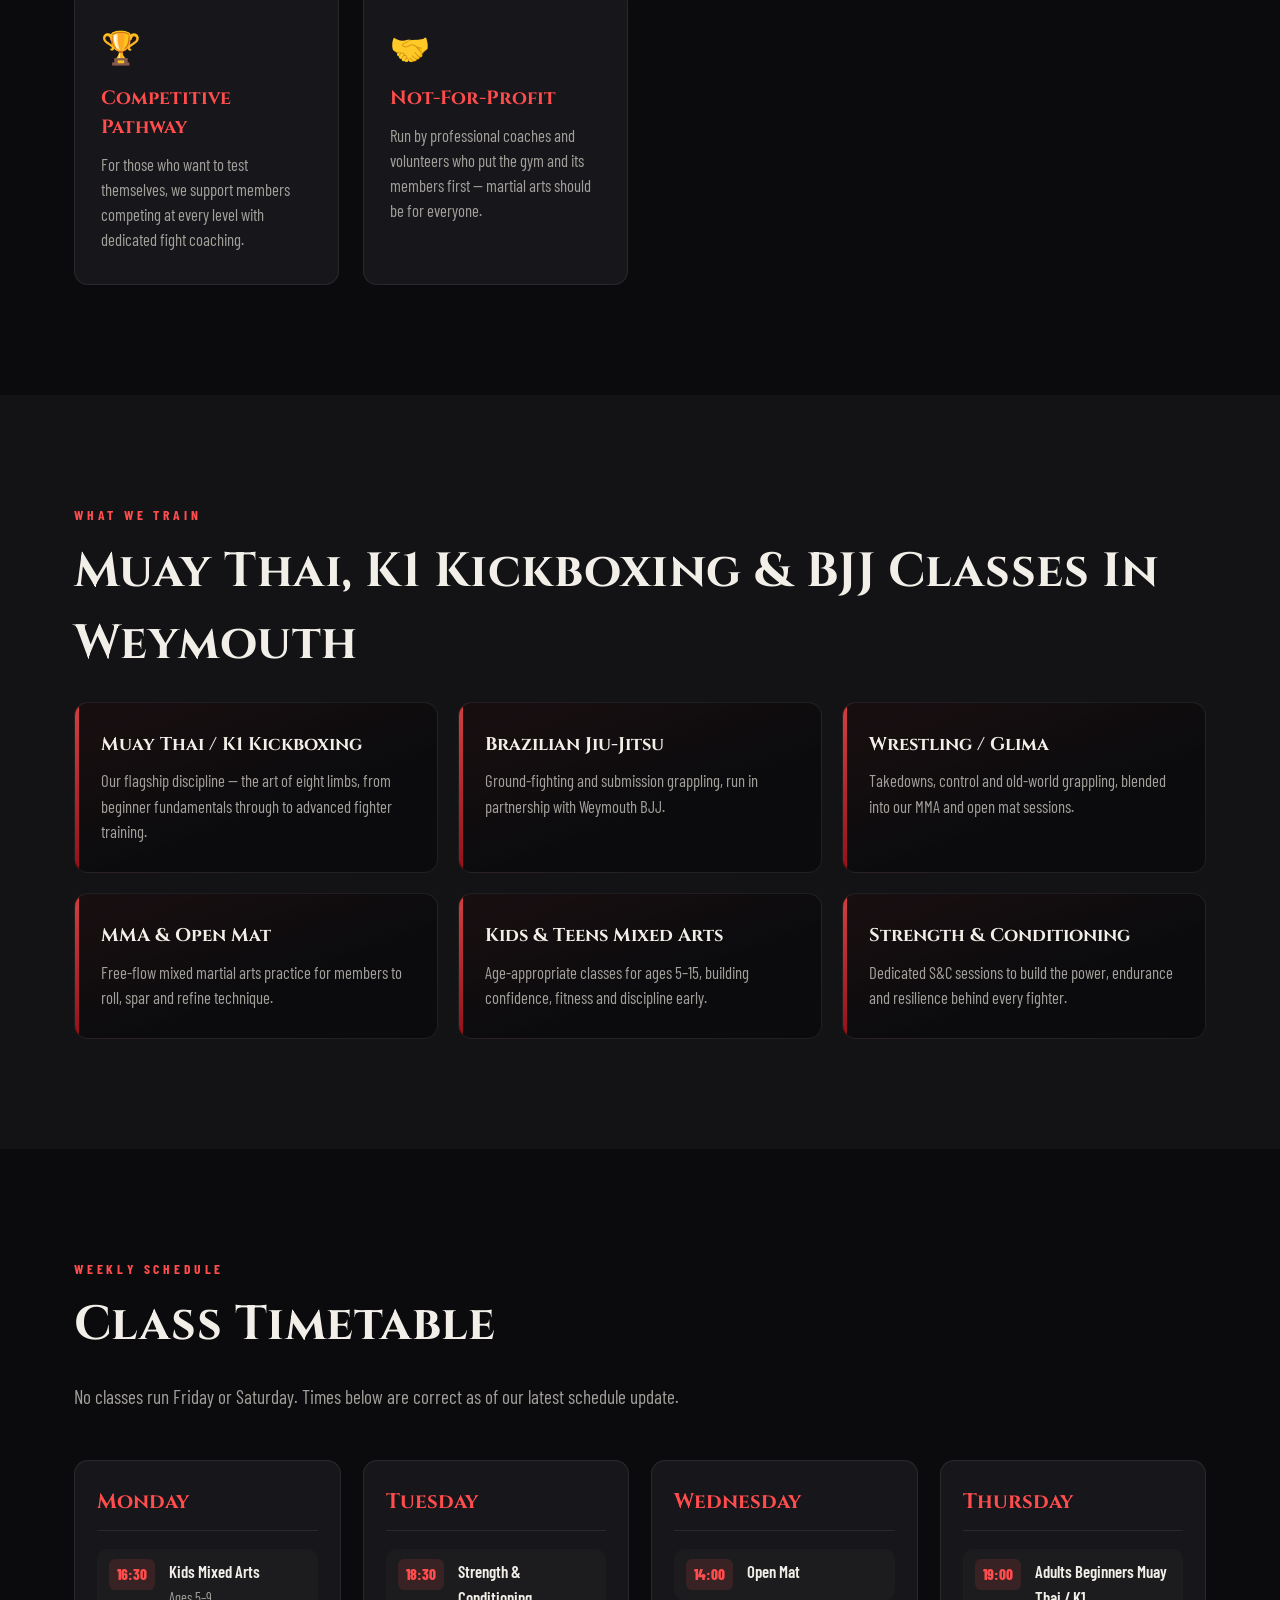
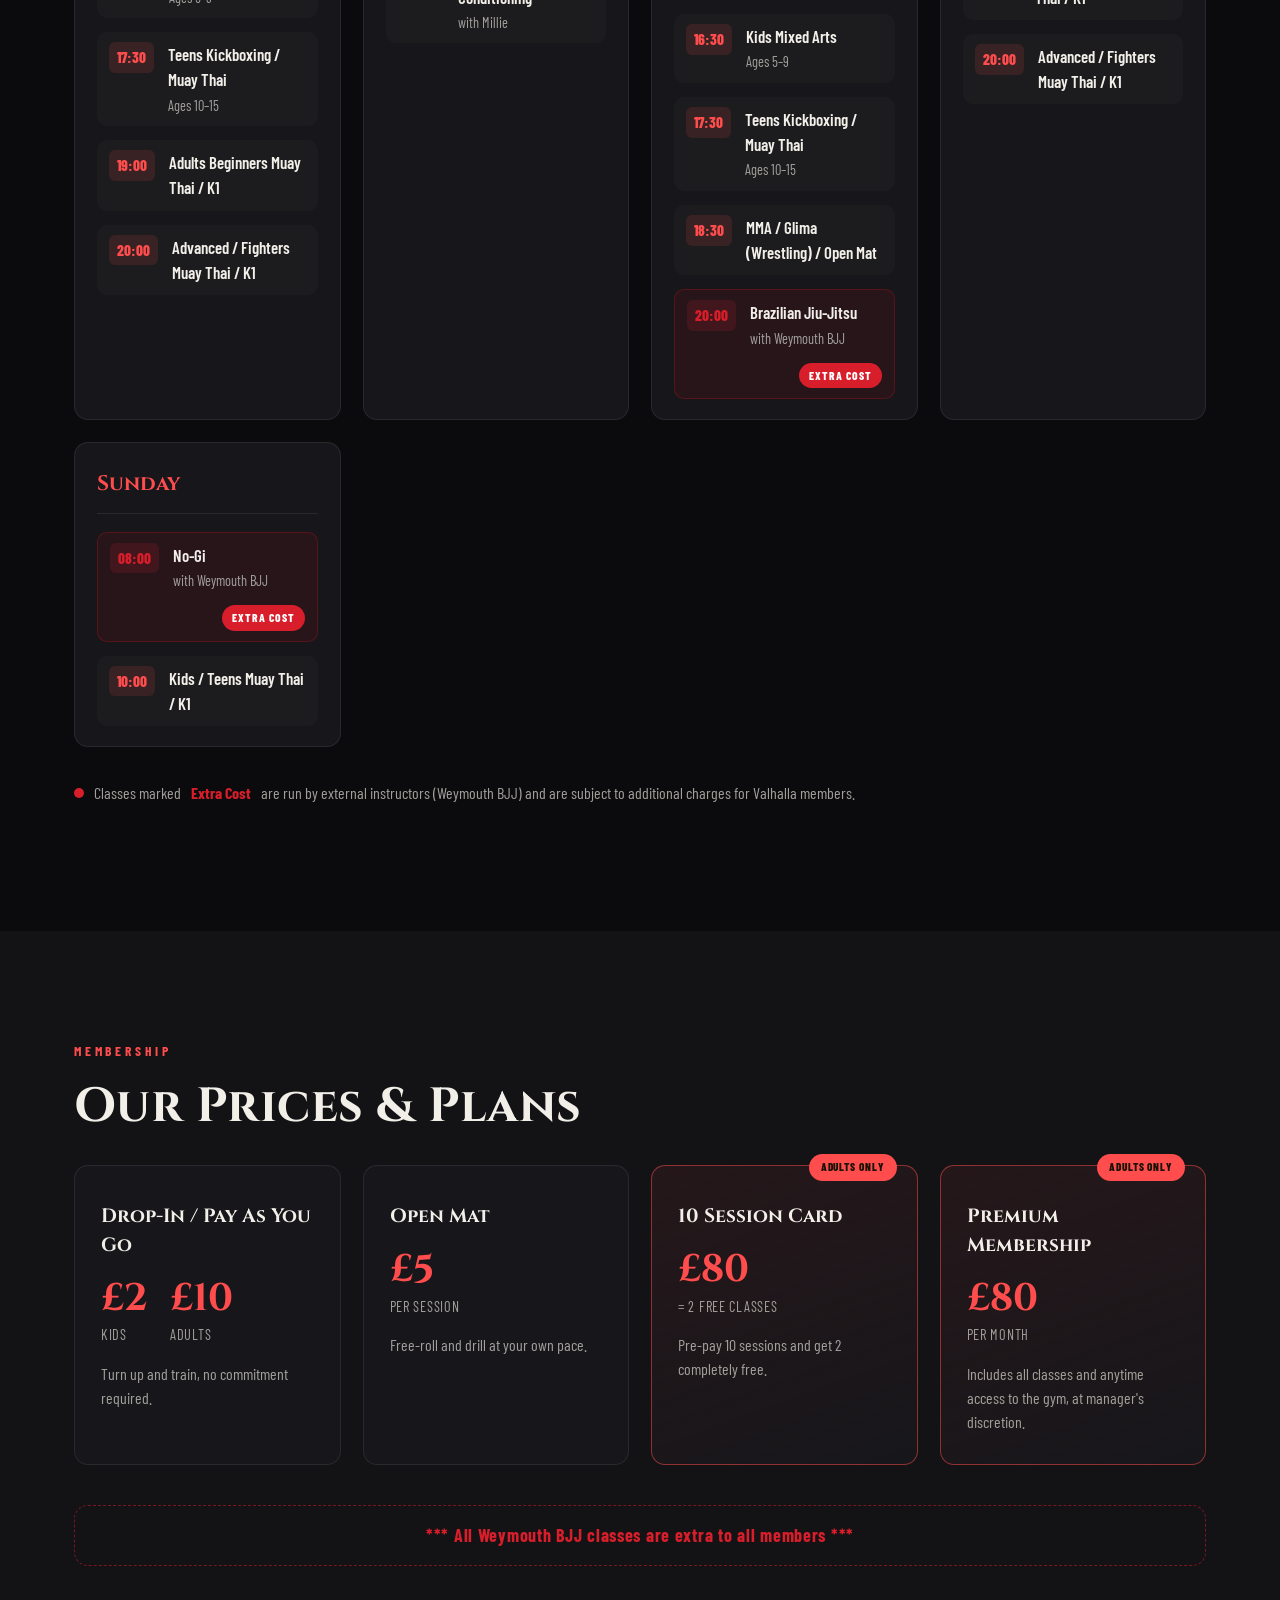
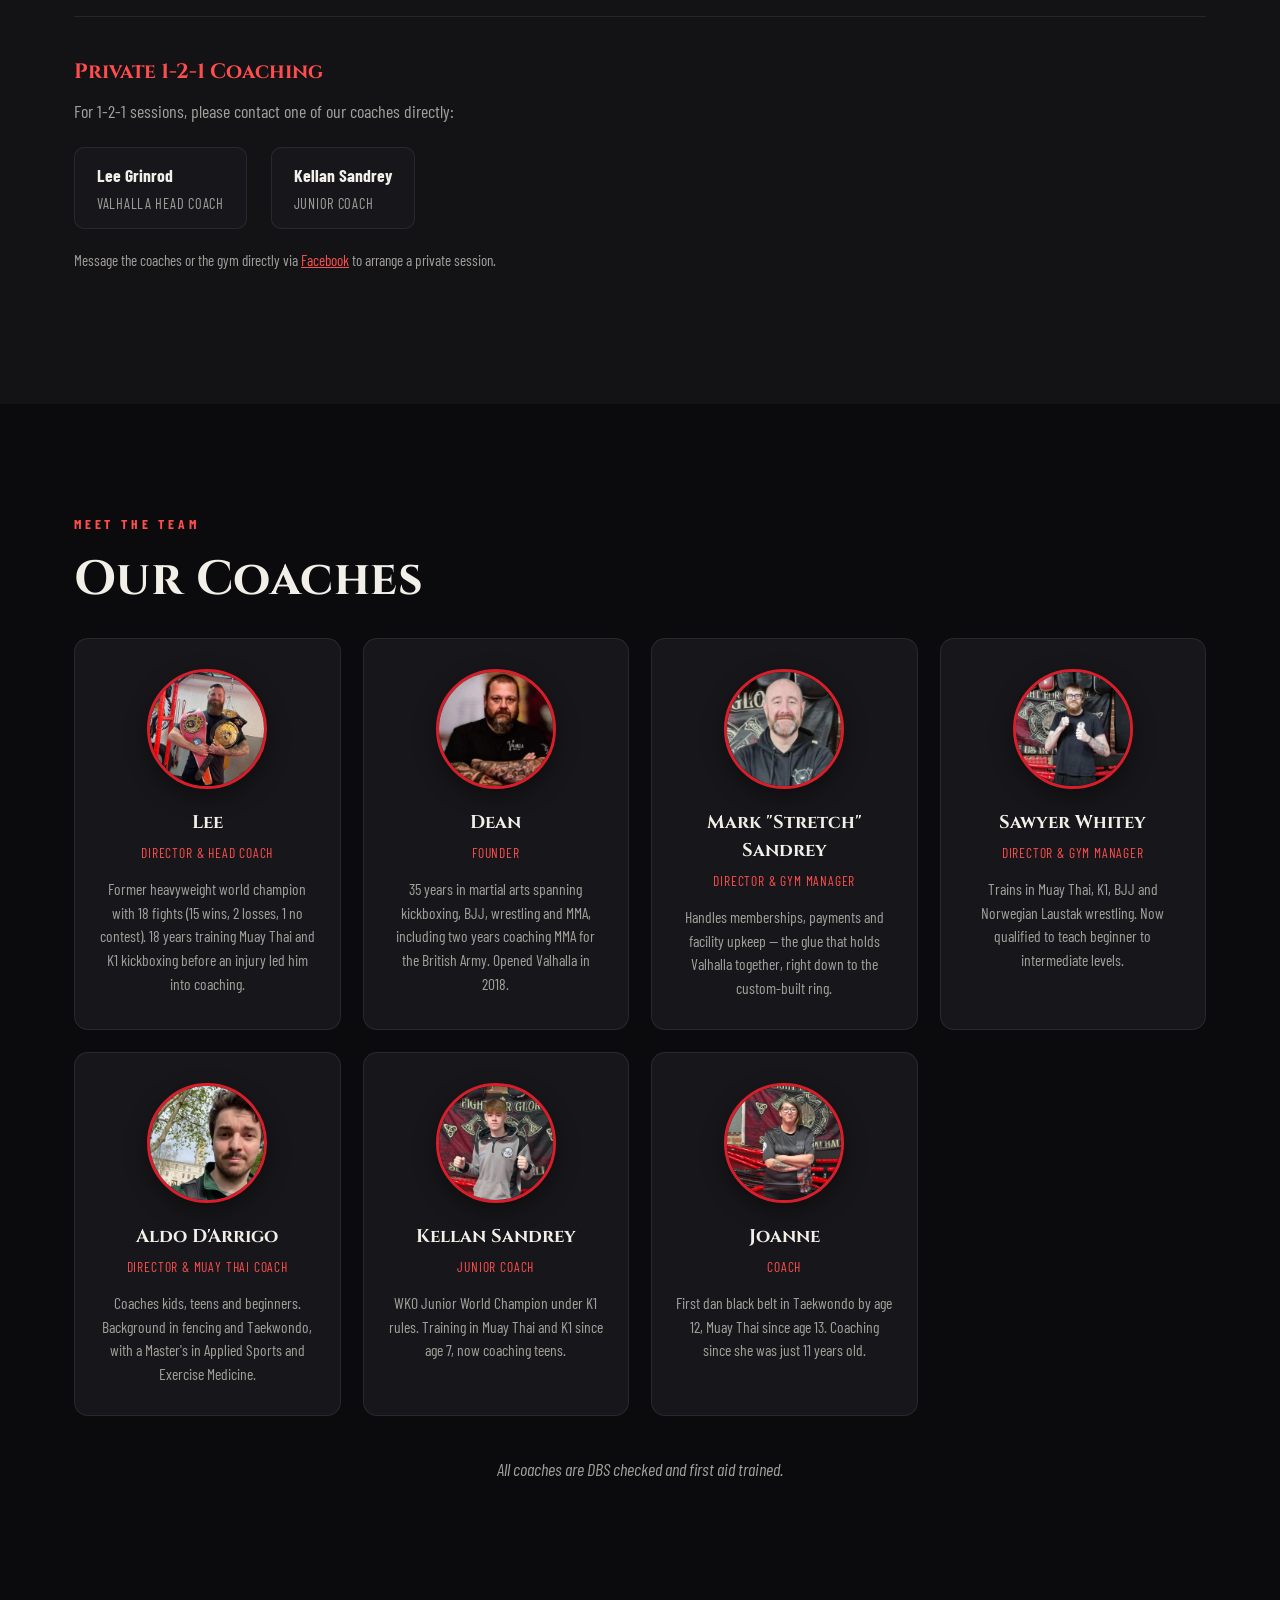
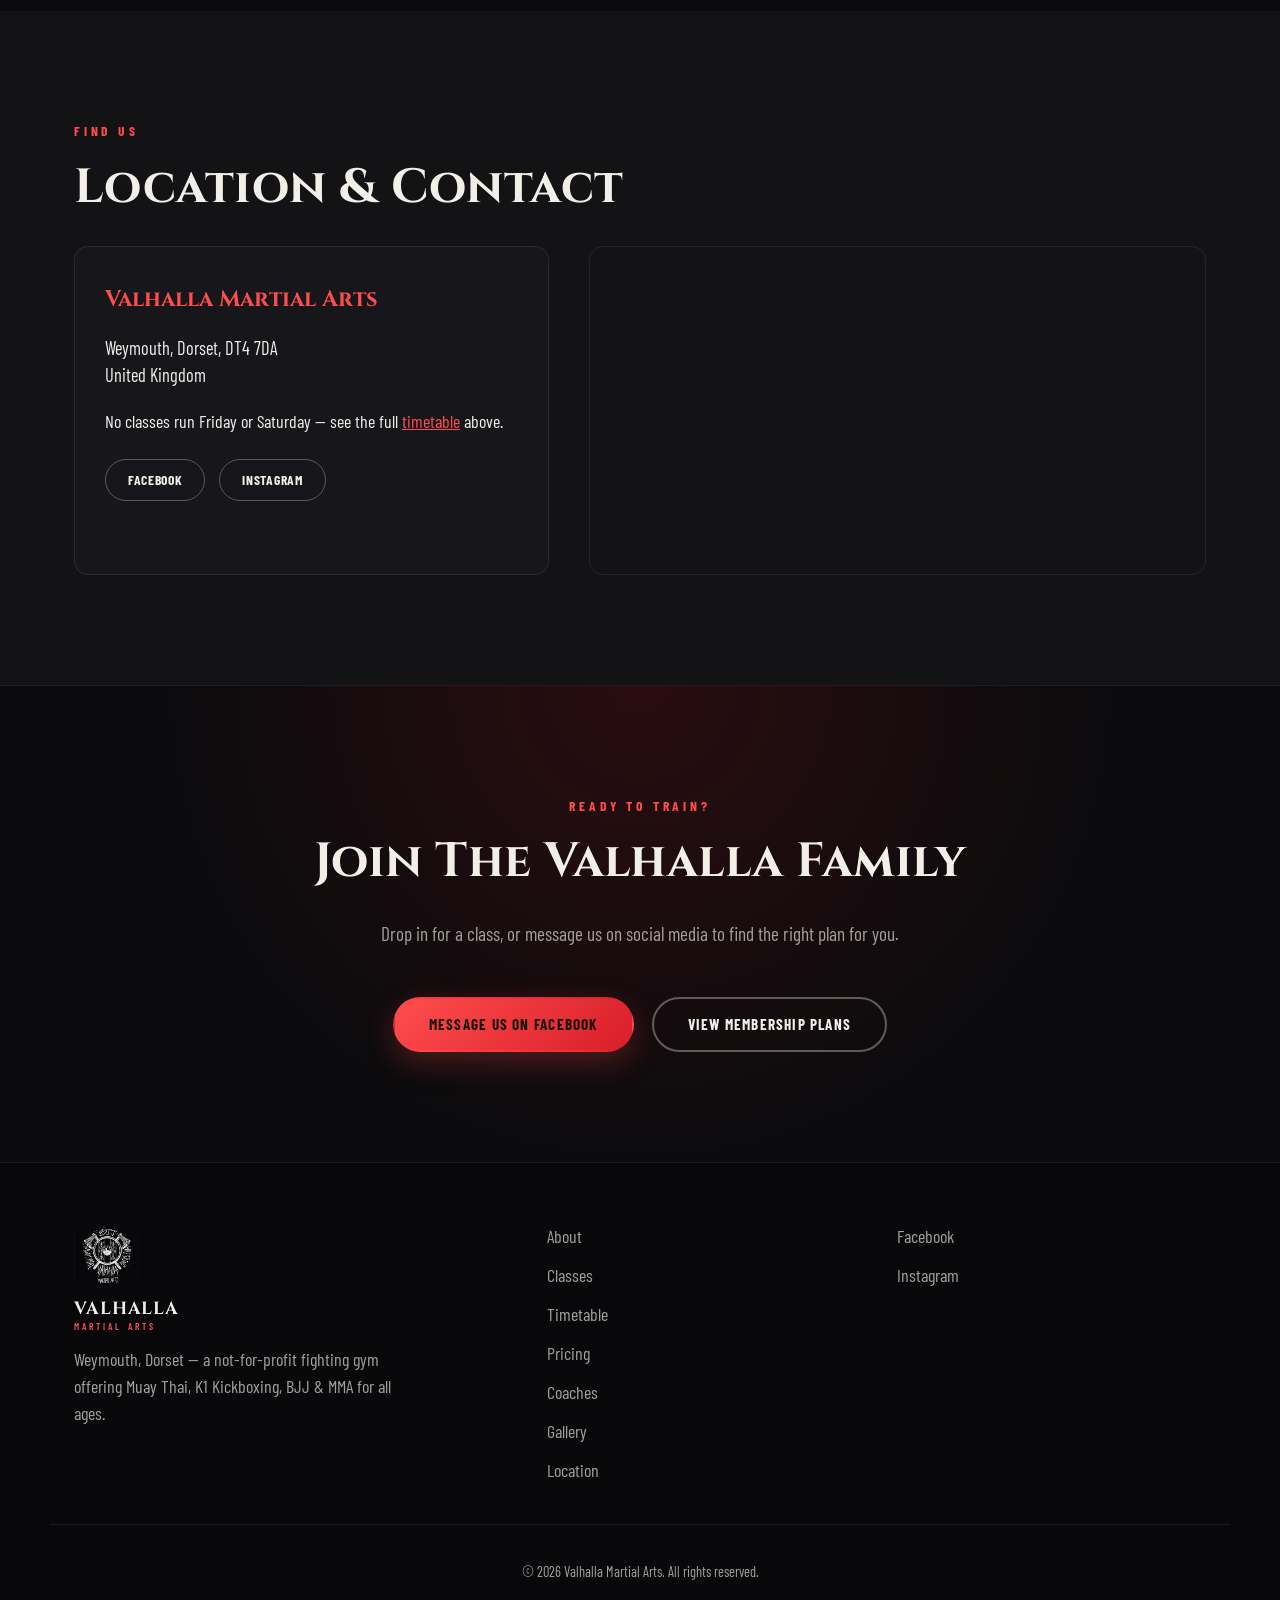
==== commit 4dd564bc: "SEO/performance audit: fold H1 keywords in, cut image weight - Move the "Muay Thai & K1 Kickboxing G" ====
--- a/index.html
+++ b/index.html
@@ -91,8 +91,8 @@
   <div class="hero-overlay"></div>
   <img class="hero-logo-watermark" src="assets/img/logo.png" alt="" aria-hidden="true">
   <div class="container hero-inner">
-    <p class="eyebrow reveal">Muay Thai &amp; K1 Kickboxing Gym in Weymouth, Dorset</p>
     <h1 class="hero-title reveal">
+      <span class="eyebrow">Muay Thai &amp; K1 Kickboxing Gym in Weymouth, Dorset</span>
       <span class="line">VALHALLA</span>
       <span class="line accent">MARTIAL ARTS</span>
     </h1>
--- a/css/style.css
+++ b/css/style.css
@@ -57,6 +57,7 @@
 
 /* ===================== Typography helpers ===================== */
 .eyebrow{
+  display: block;
   font-family: var(--font-body);
   font-weight: 700;
   letter-spacing: 0.28em;
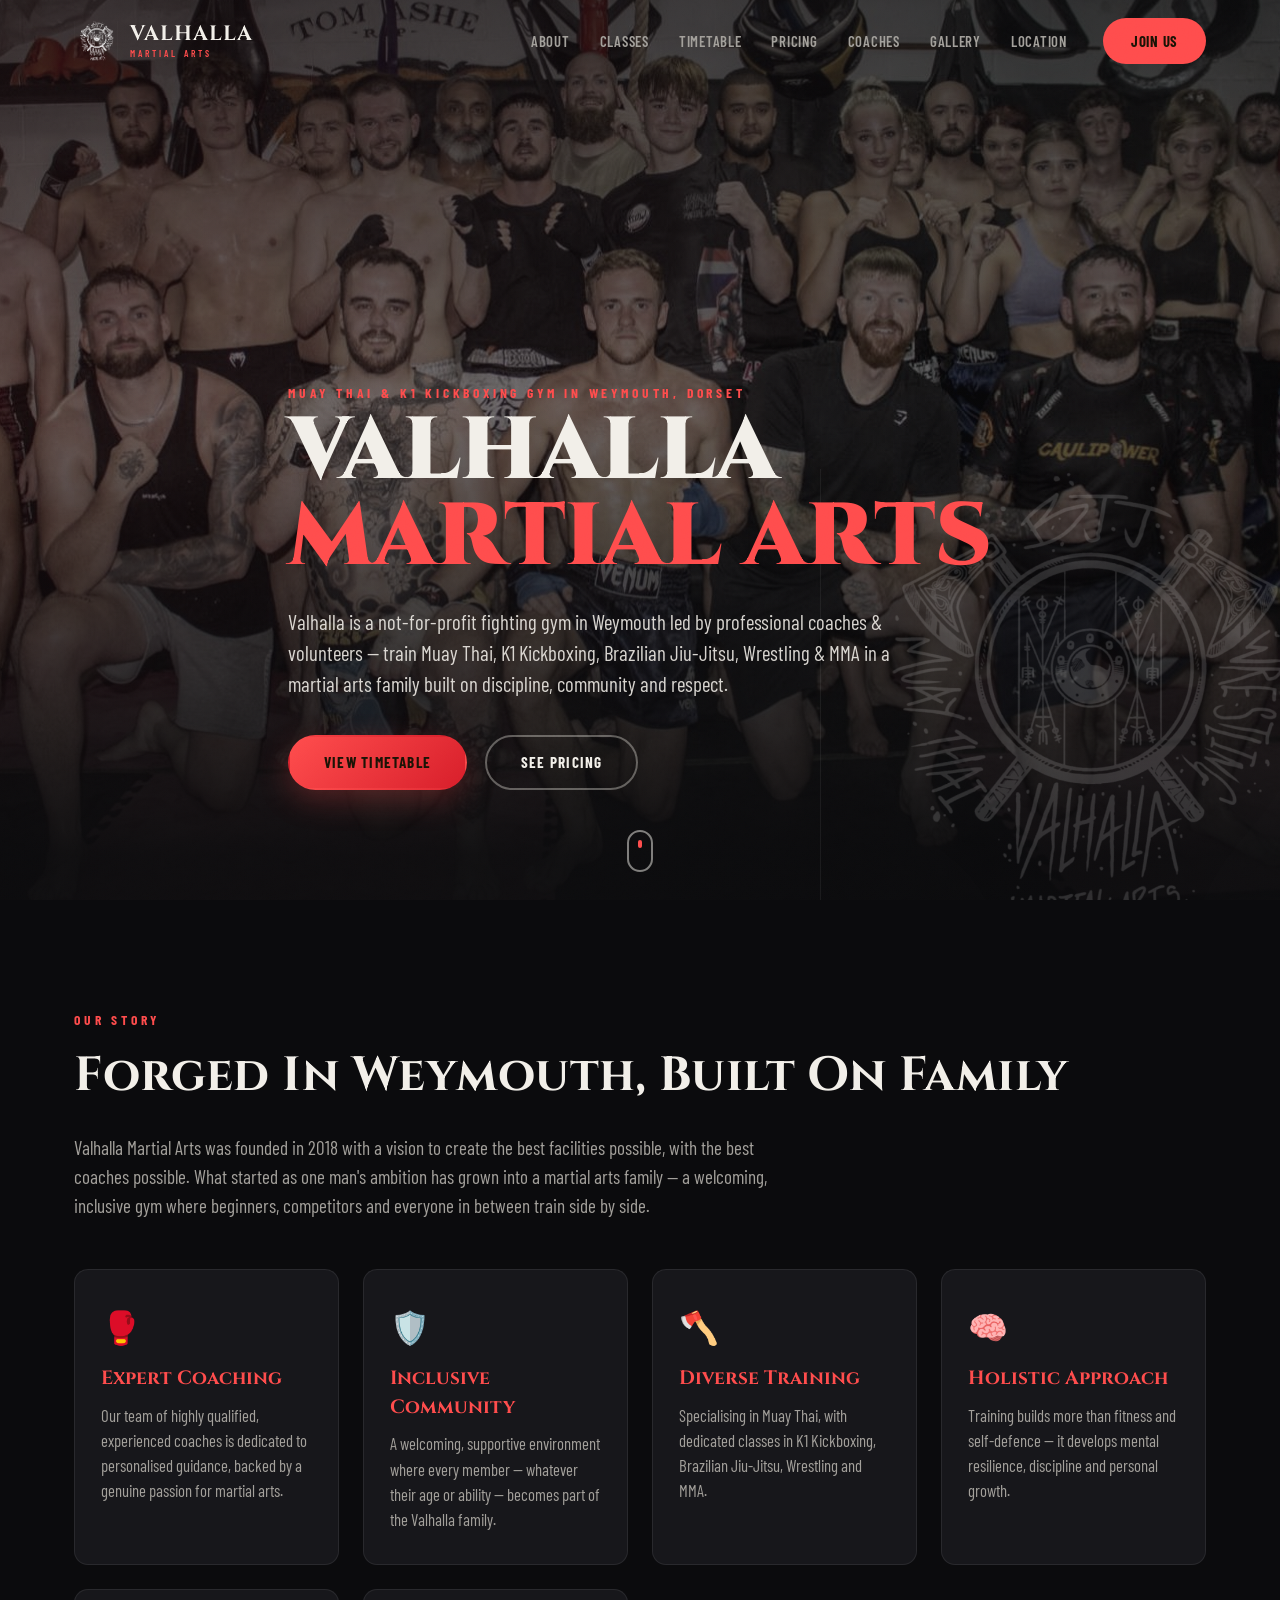
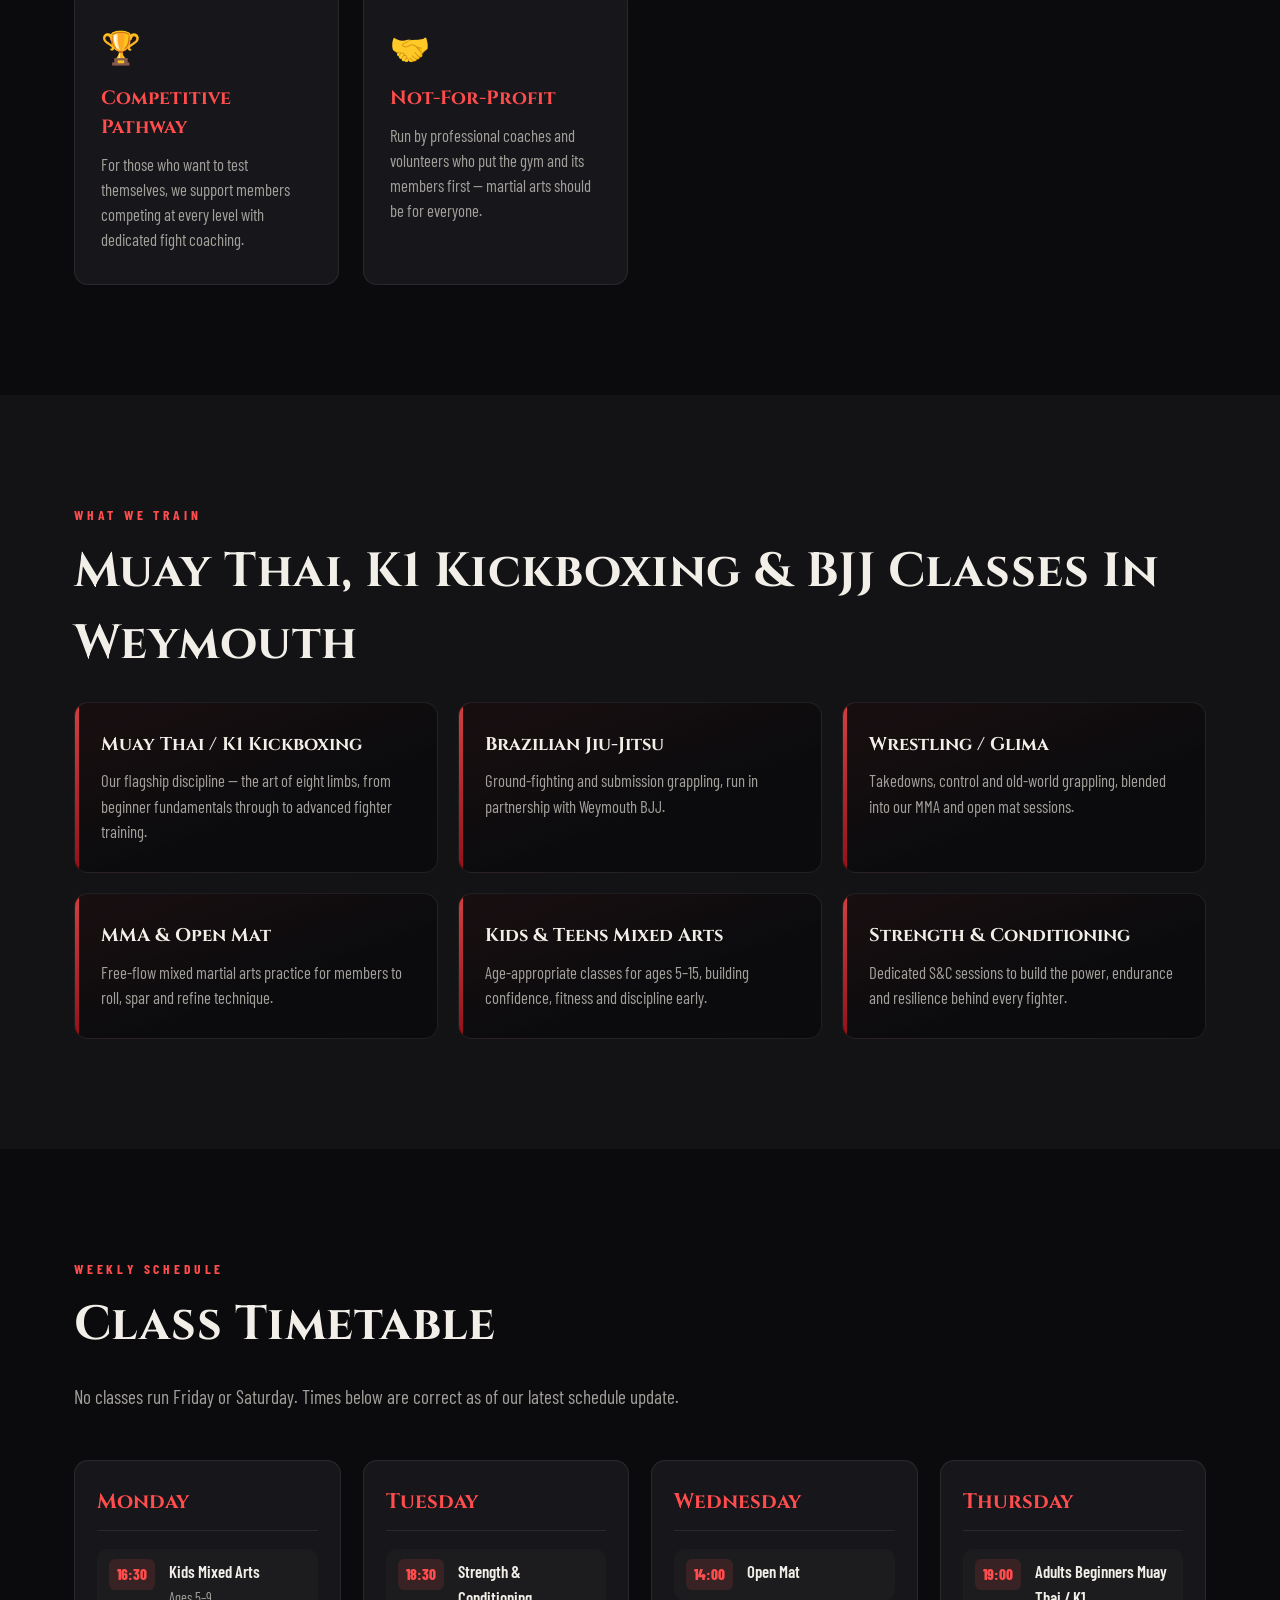
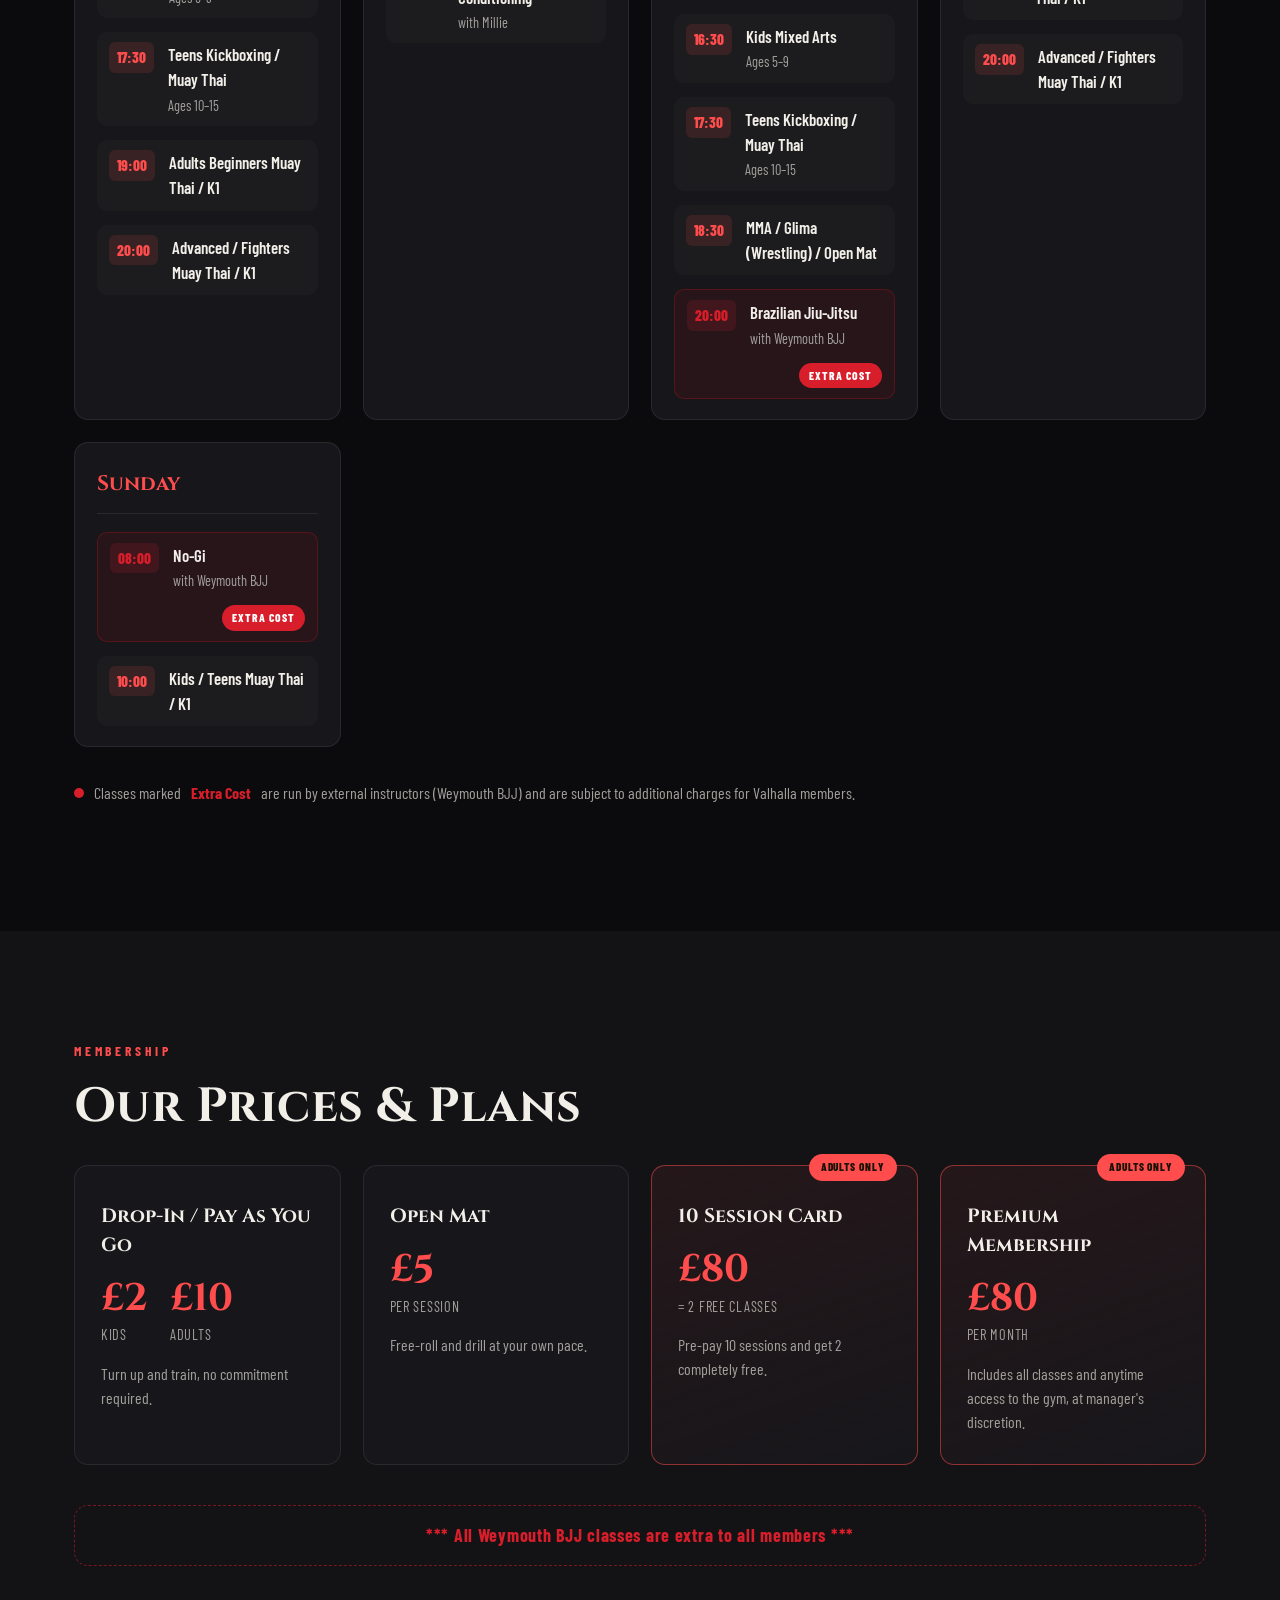
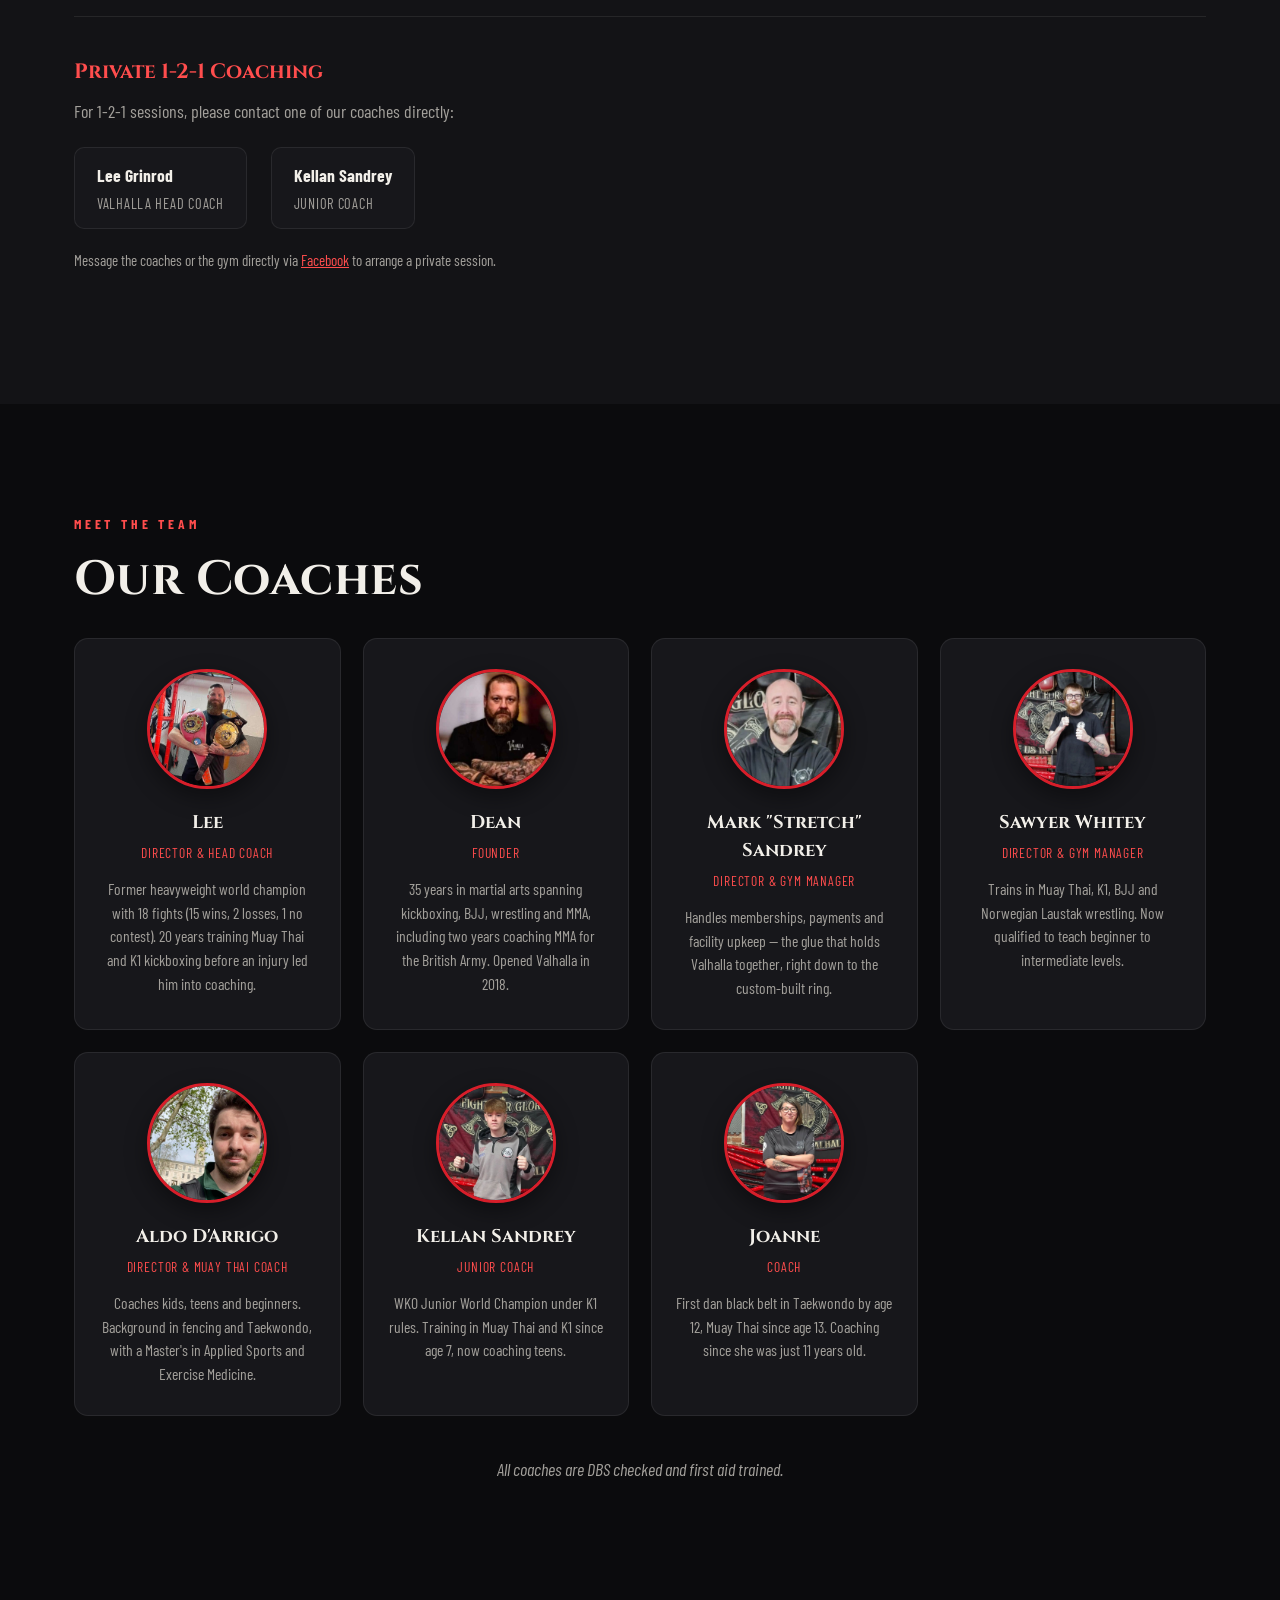
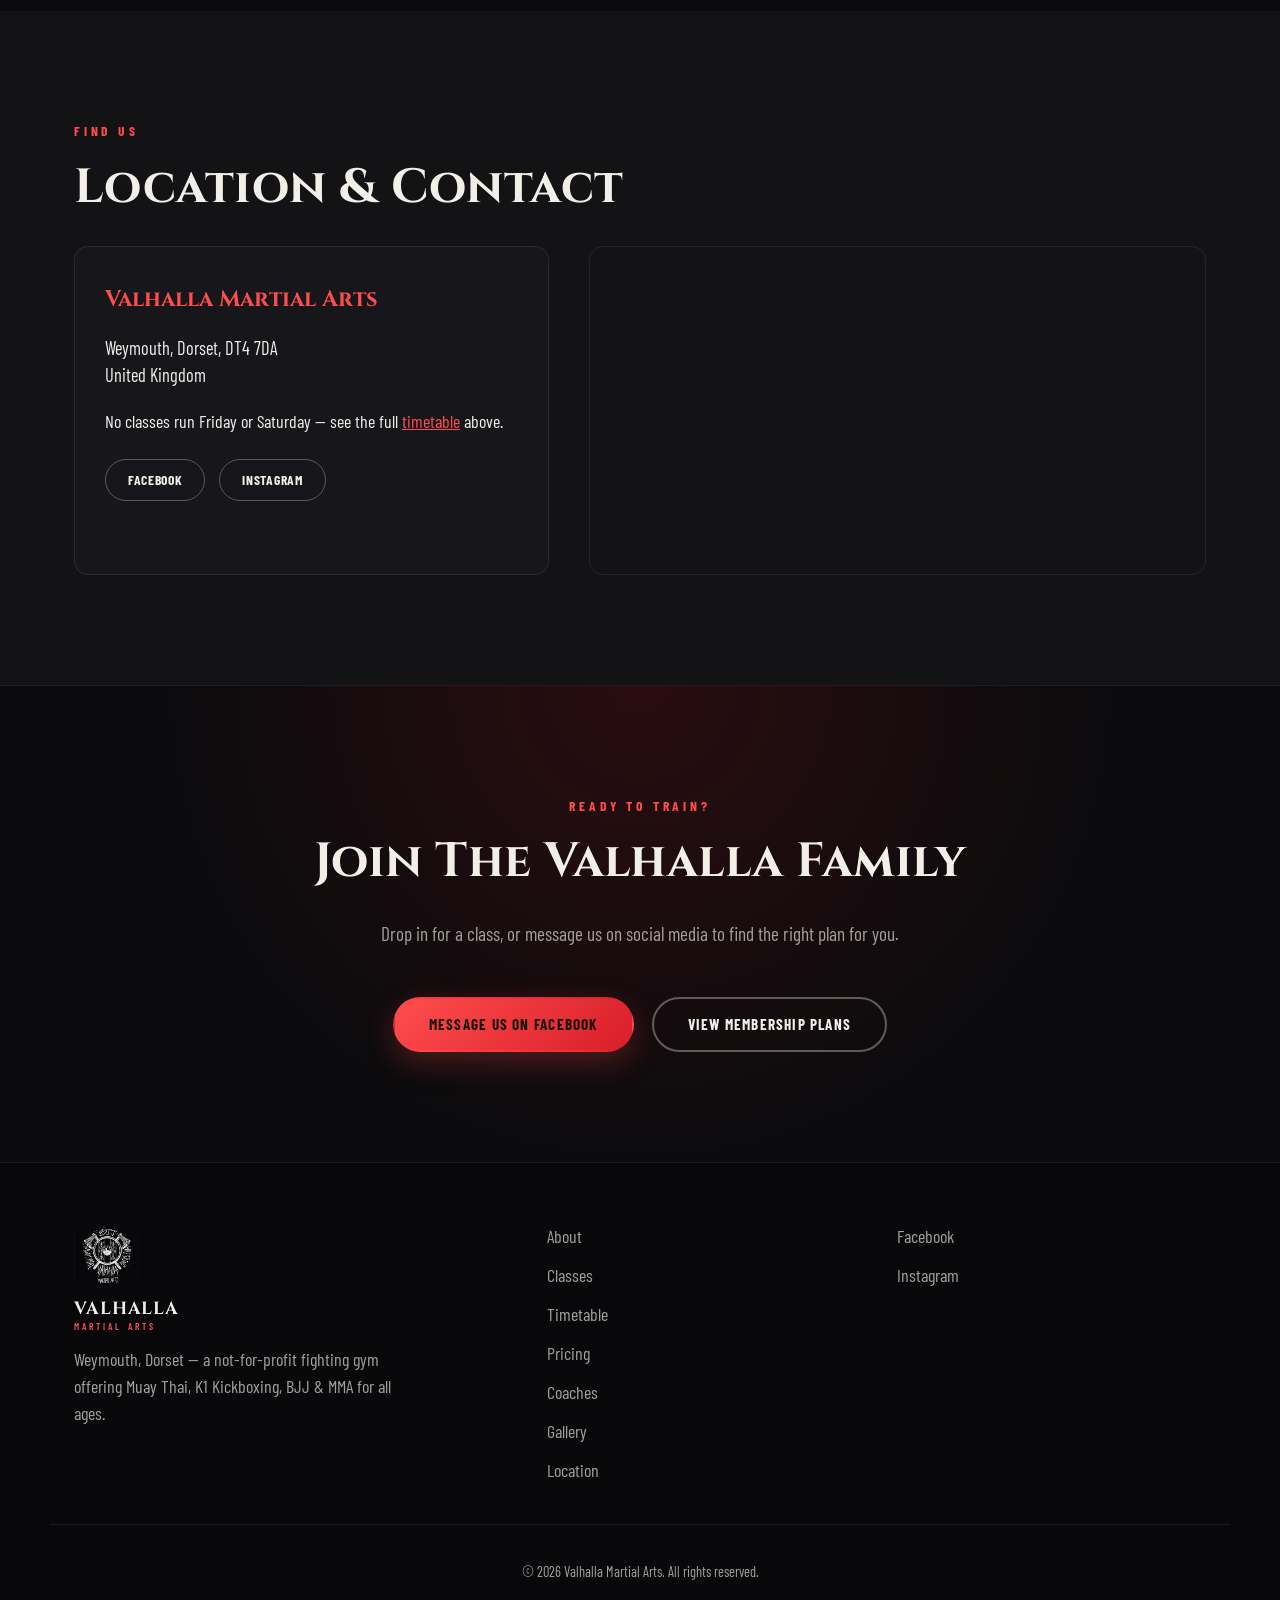
==== commit 112a8f25: "Update Lee's training experience to 20 years Co-Authored-By: Claude Fable 5 <noreply@anthropic.com>" ====
--- a/index.html
+++ b/index.html
@@ -317,7 +317,7 @@
         <img class="coach-photo" src="assets/img/coaches/lee.jpg" width="600" height="600" loading="lazy" alt="Lee, Head Coach at Valhalla Martial Arts Weymouth, teaching Muay Thai and K1 Kickboxing">
         <h3>Lee</h3>
         <span class="coach-role">Director &amp; Head Coach</span>
-        <p>Former heavyweight world champion with 18 fights (15 wins, 2 losses, 1 no contest). 18 years training Muay Thai and K1 kickboxing before an injury led him into coaching.</p>
+        <p>Former heavyweight world champion with 18 fights (15 wins, 2 losses, 1 no contest). 20 years training Muay Thai and K1 kickboxing before an injury led him into coaching.</p>
       </article>
 
       <article class="coach-card reveal">
--- a/css/style.css
+++ b/css/style.css
@@ -199,7 +199,9 @@
 }
 .hero-bg{
   position:absolute; inset:0;
-  background-size: cover; background-position: center 20%;
+  background-size: cover;
+  background-repeat: no-repeat;
+  background-position: center center;
   filter: grayscale(0.55) contrast(1.05);
   transform: scale(1.05);
 }
@@ -559,6 +561,38 @@
   .price-row{ flex-direction:column; gap: 14px; }
 }
 
+@media (max-width: 640px){
+  /* This hero photo is a wide ~20-person group shot. Overlaying
+     text on top of it full-bleed (like desktop) forces cropping
+     to whatever slice fits a tall phone viewport. Instead, show
+     the photo at its own natural shape (zero crop, zero letterbox
+     since the box aspect-ratio matches the image exactly) and flow
+     the heading/text below it rather than on top of it. */
+  .hero{
+    display: block;
+    min-height: 0;
+    overflow: visible;
+  }
+  .hero-bg{
+    position: relative;
+    inset: auto;
+    width: 100%;
+    aspect-ratio: 1800 / 942;
+    background-position: center center;
+    transform: none;
+  }
+  .hero-overlay{
+    background: linear-gradient(to top, rgba(11,11,13,0.85) 0%, rgba(11,11,13,0) 30%);
+  }
+  .hero-logo-watermark, .scroll-cue{ display: none; }
+  .hero-inner{ padding-top: 32px; padding-bottom: 56px; }
+
+  /* Solid header bar instead of transparent-over-photo, since the
+     photo is no longer a full-bleed background behind it. */
+  .site-header{ background: rgb(11,11,13); padding: 14px 0; }
+  .hero{ padding-top: 72px; }
+}
+
 /* ===================== Gallery page ===================== */
 .page-hero{
   padding: 170px 0 60px;
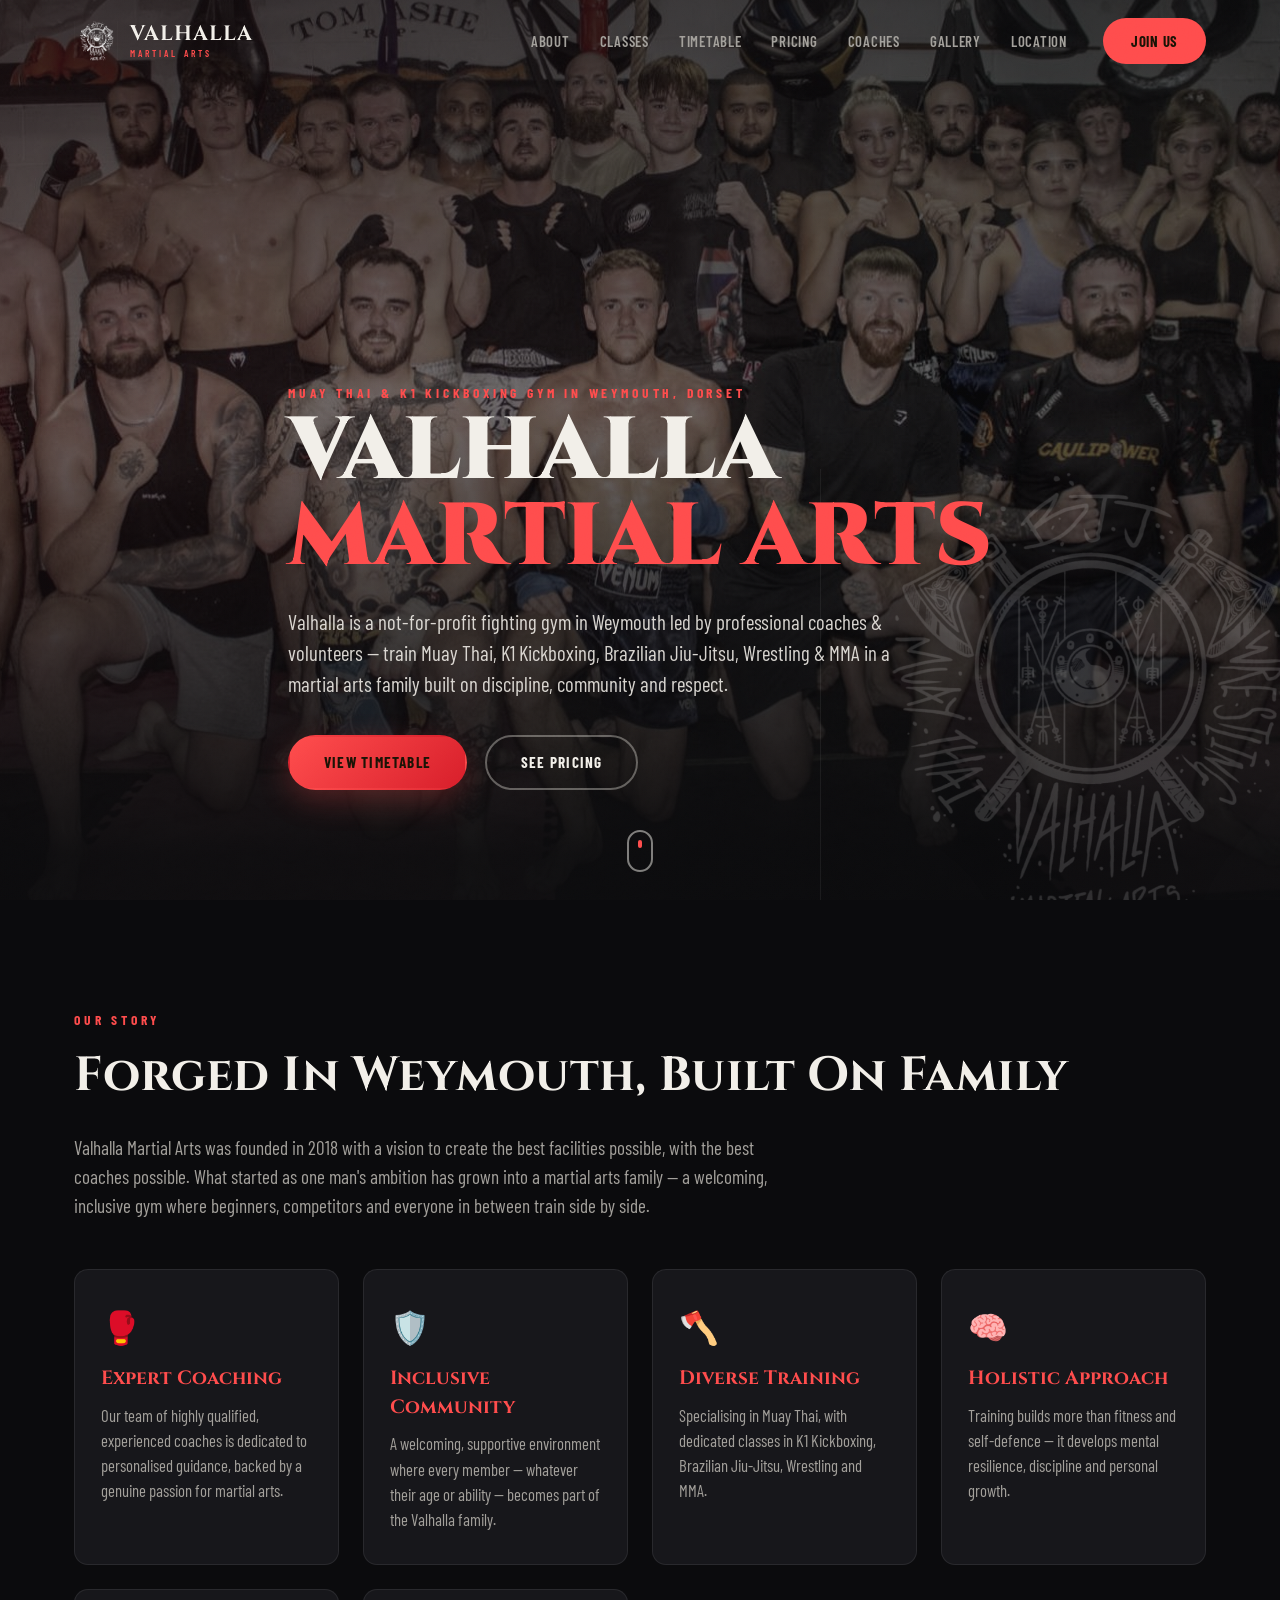
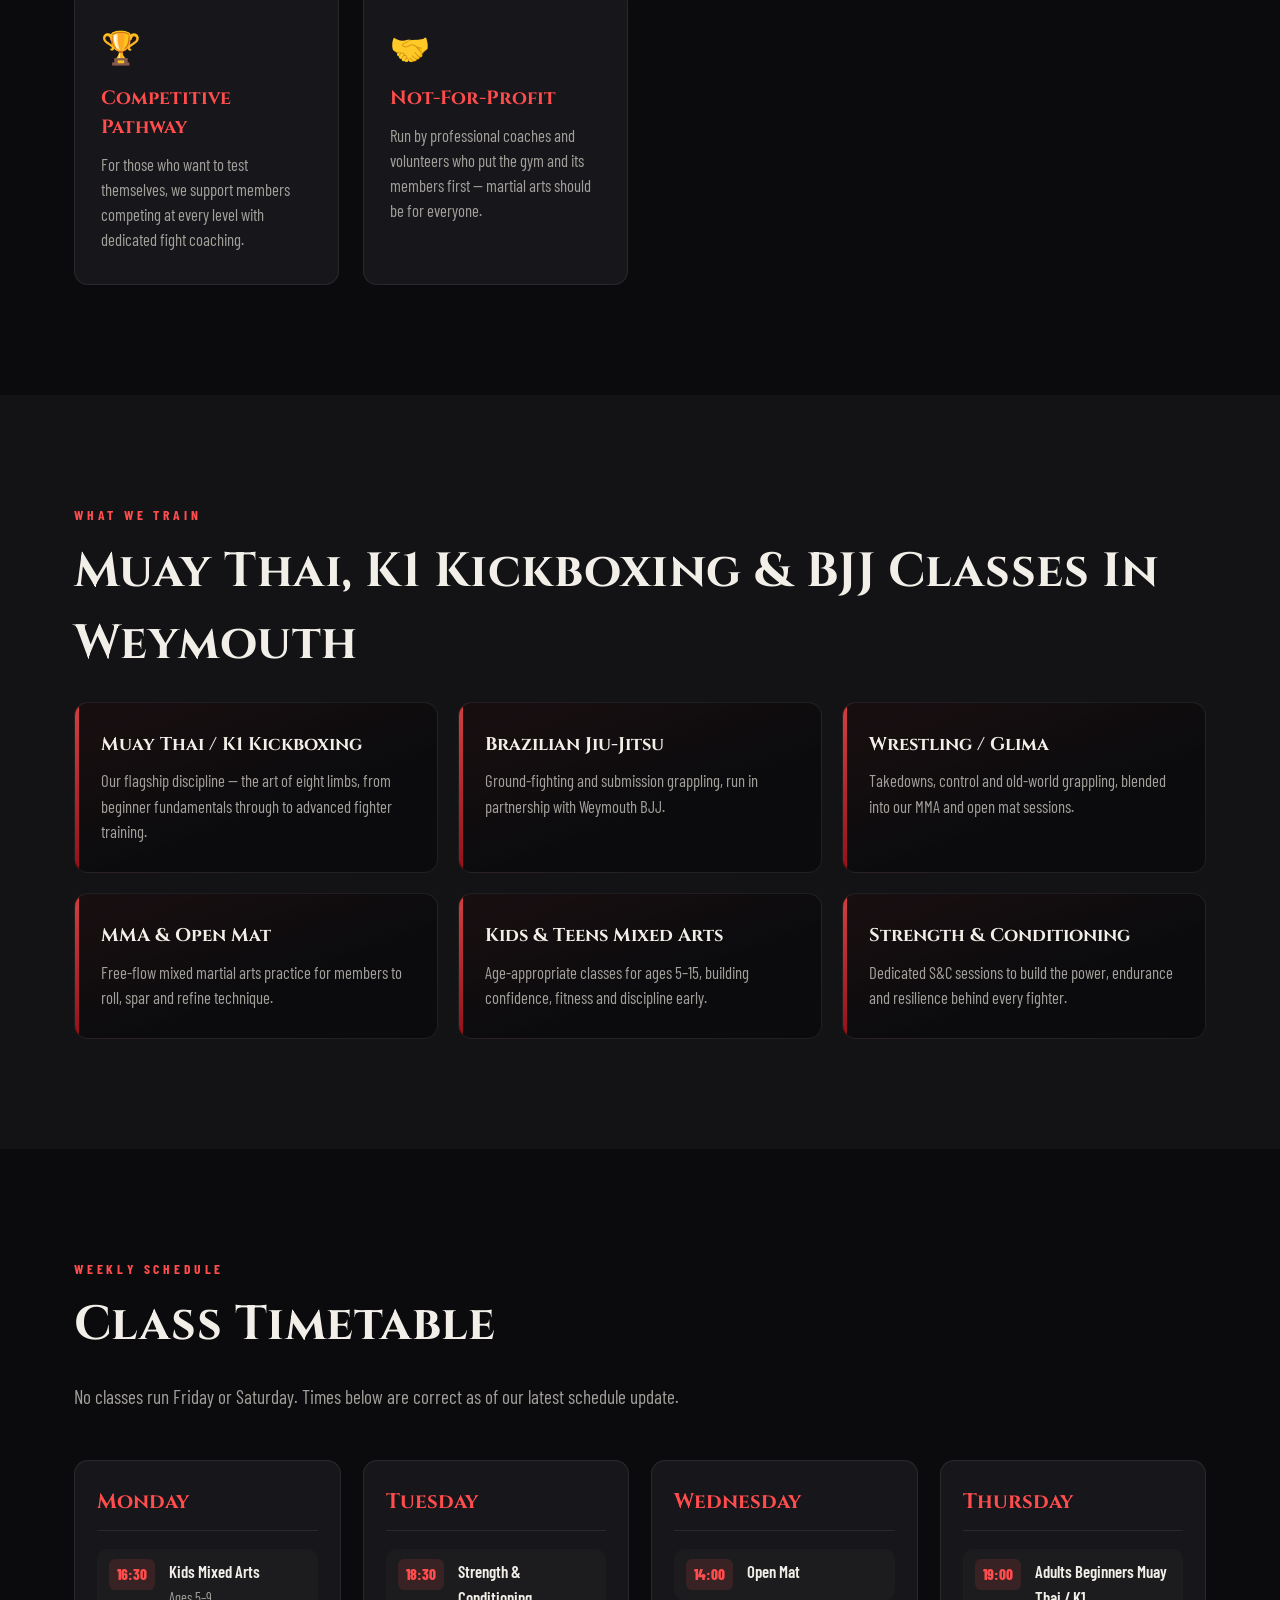
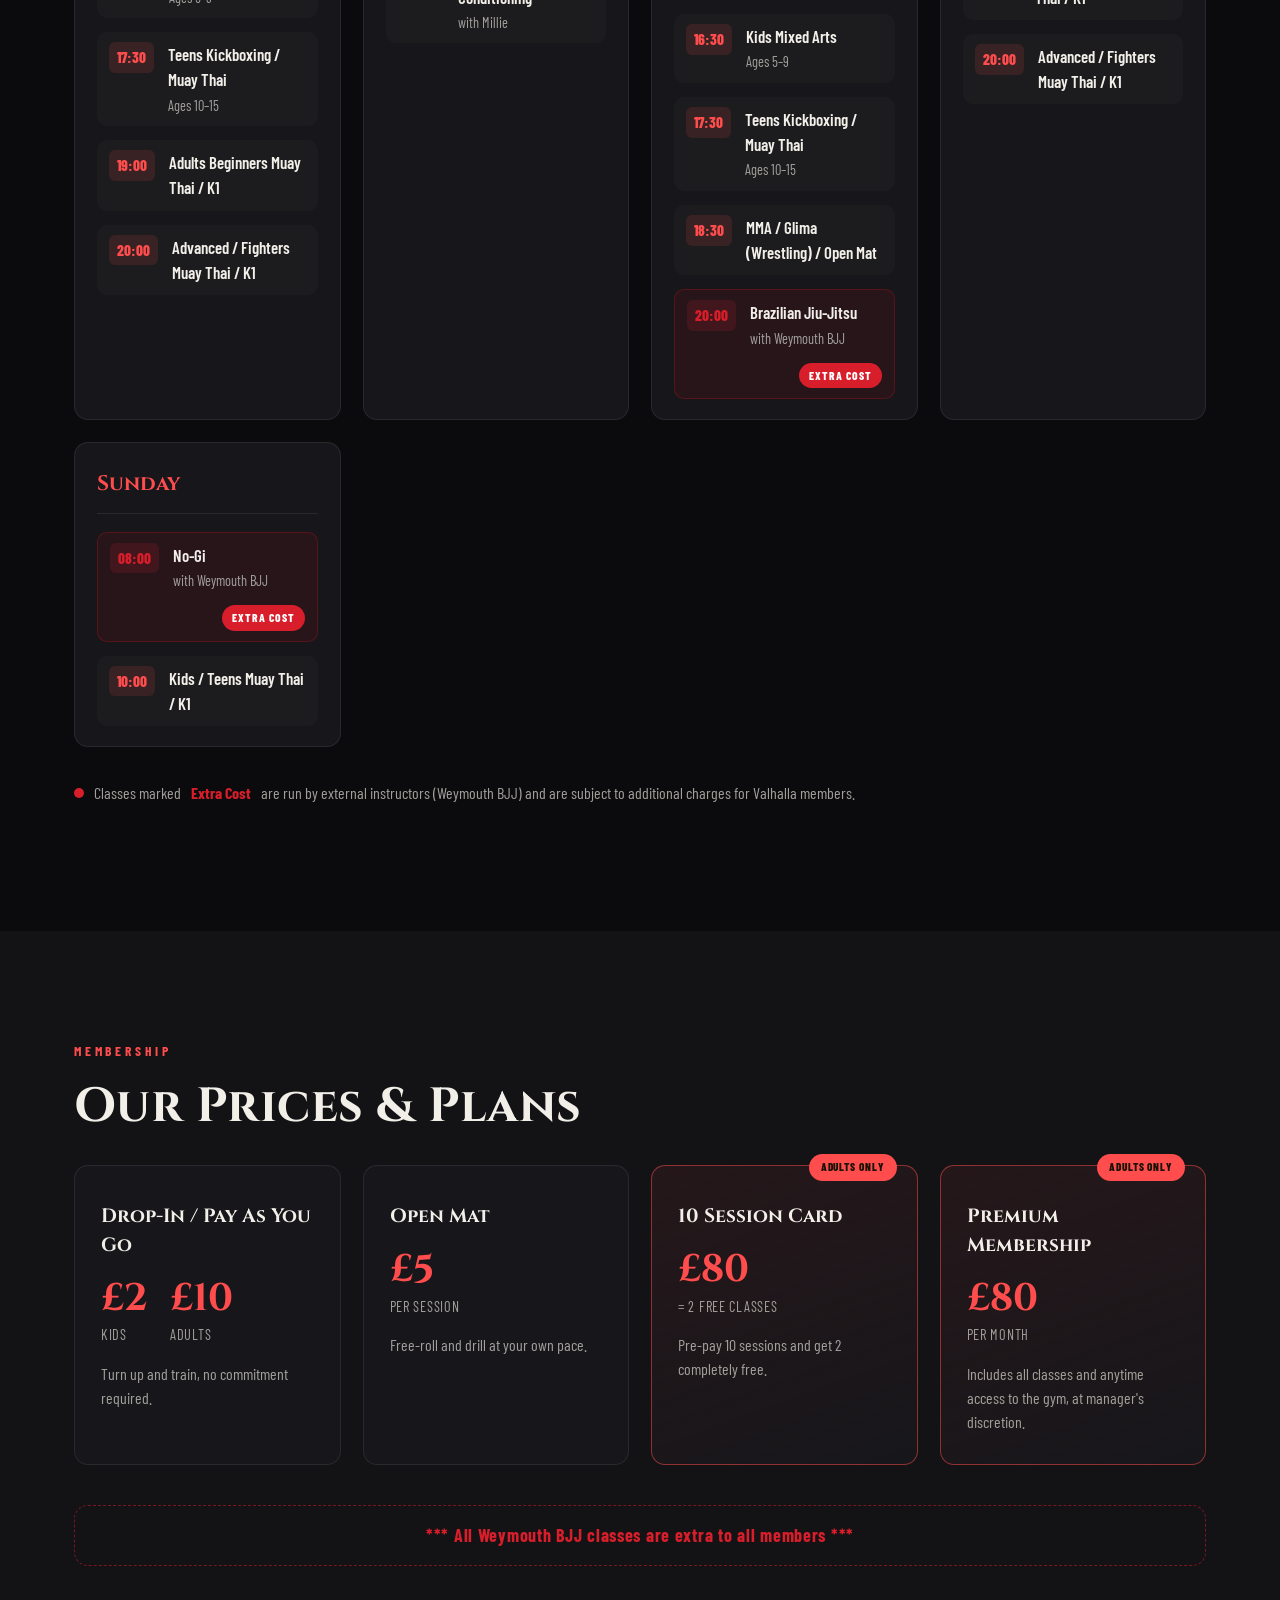
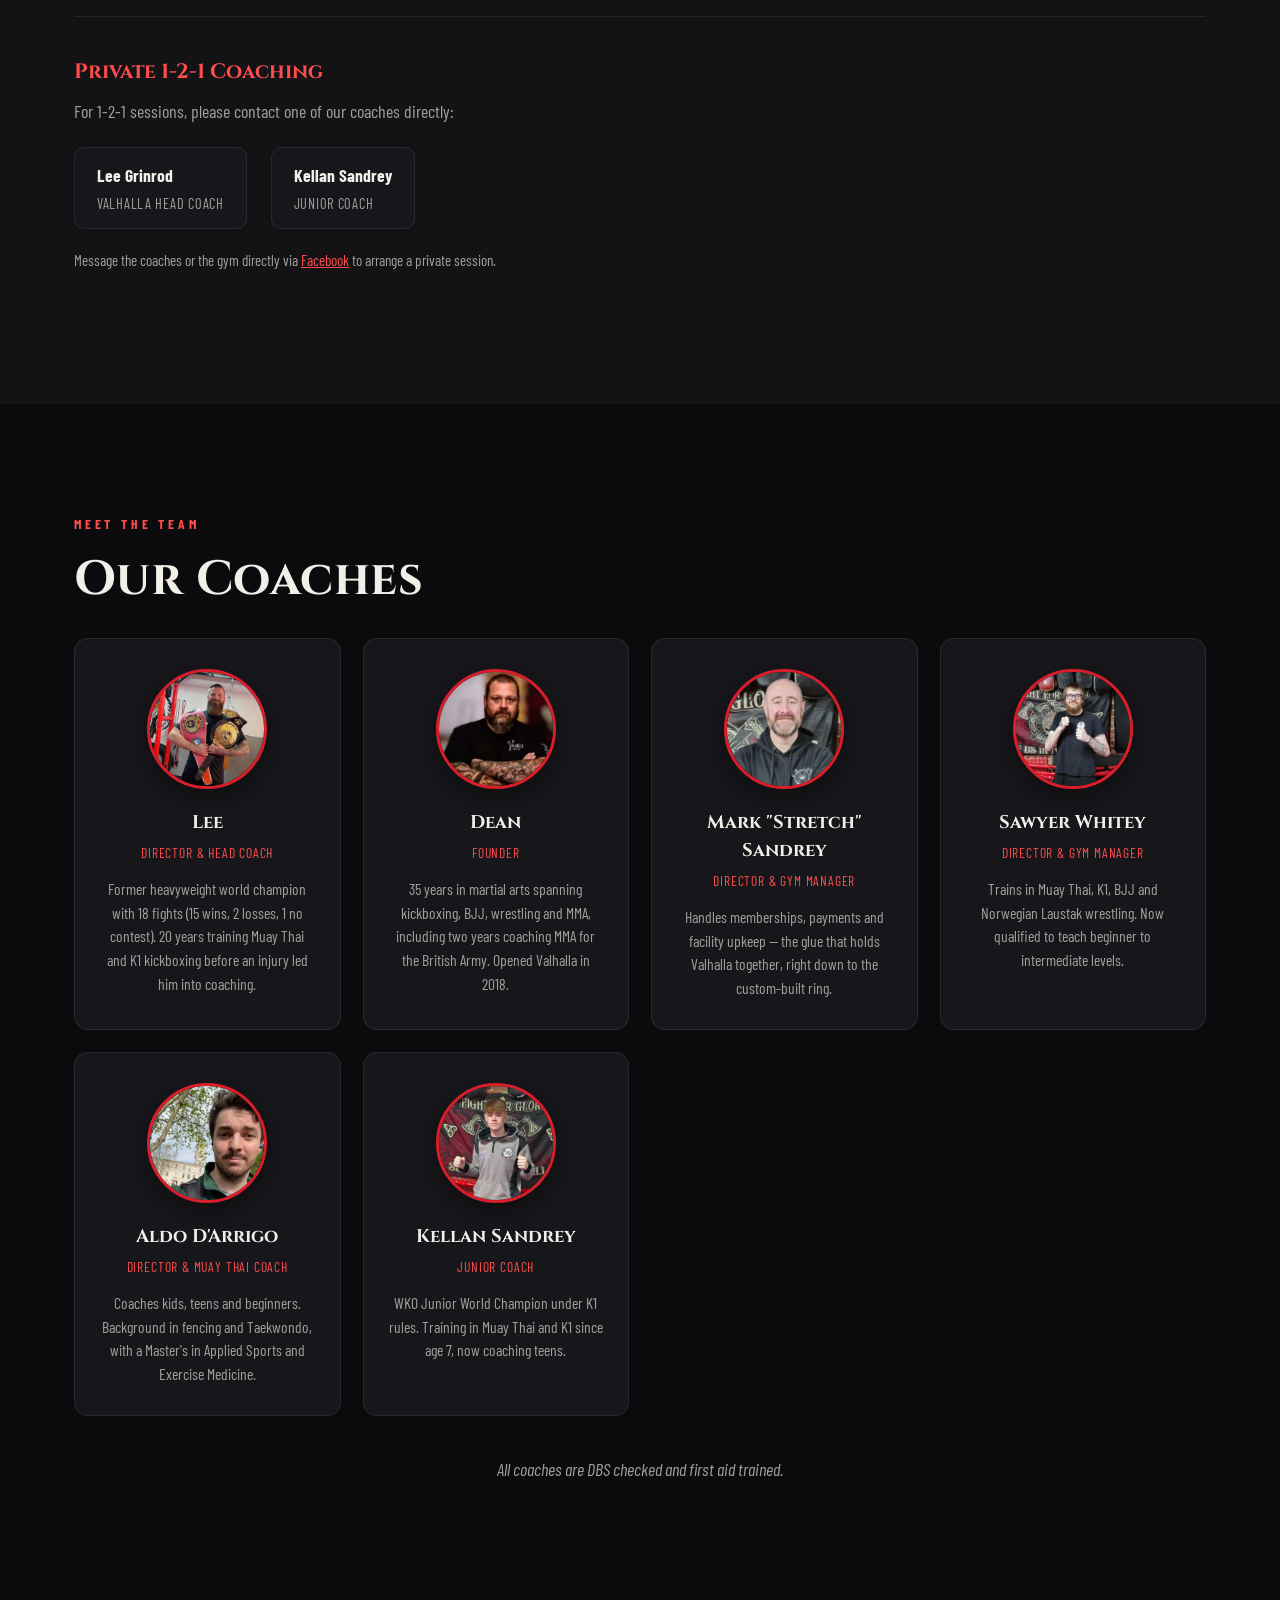
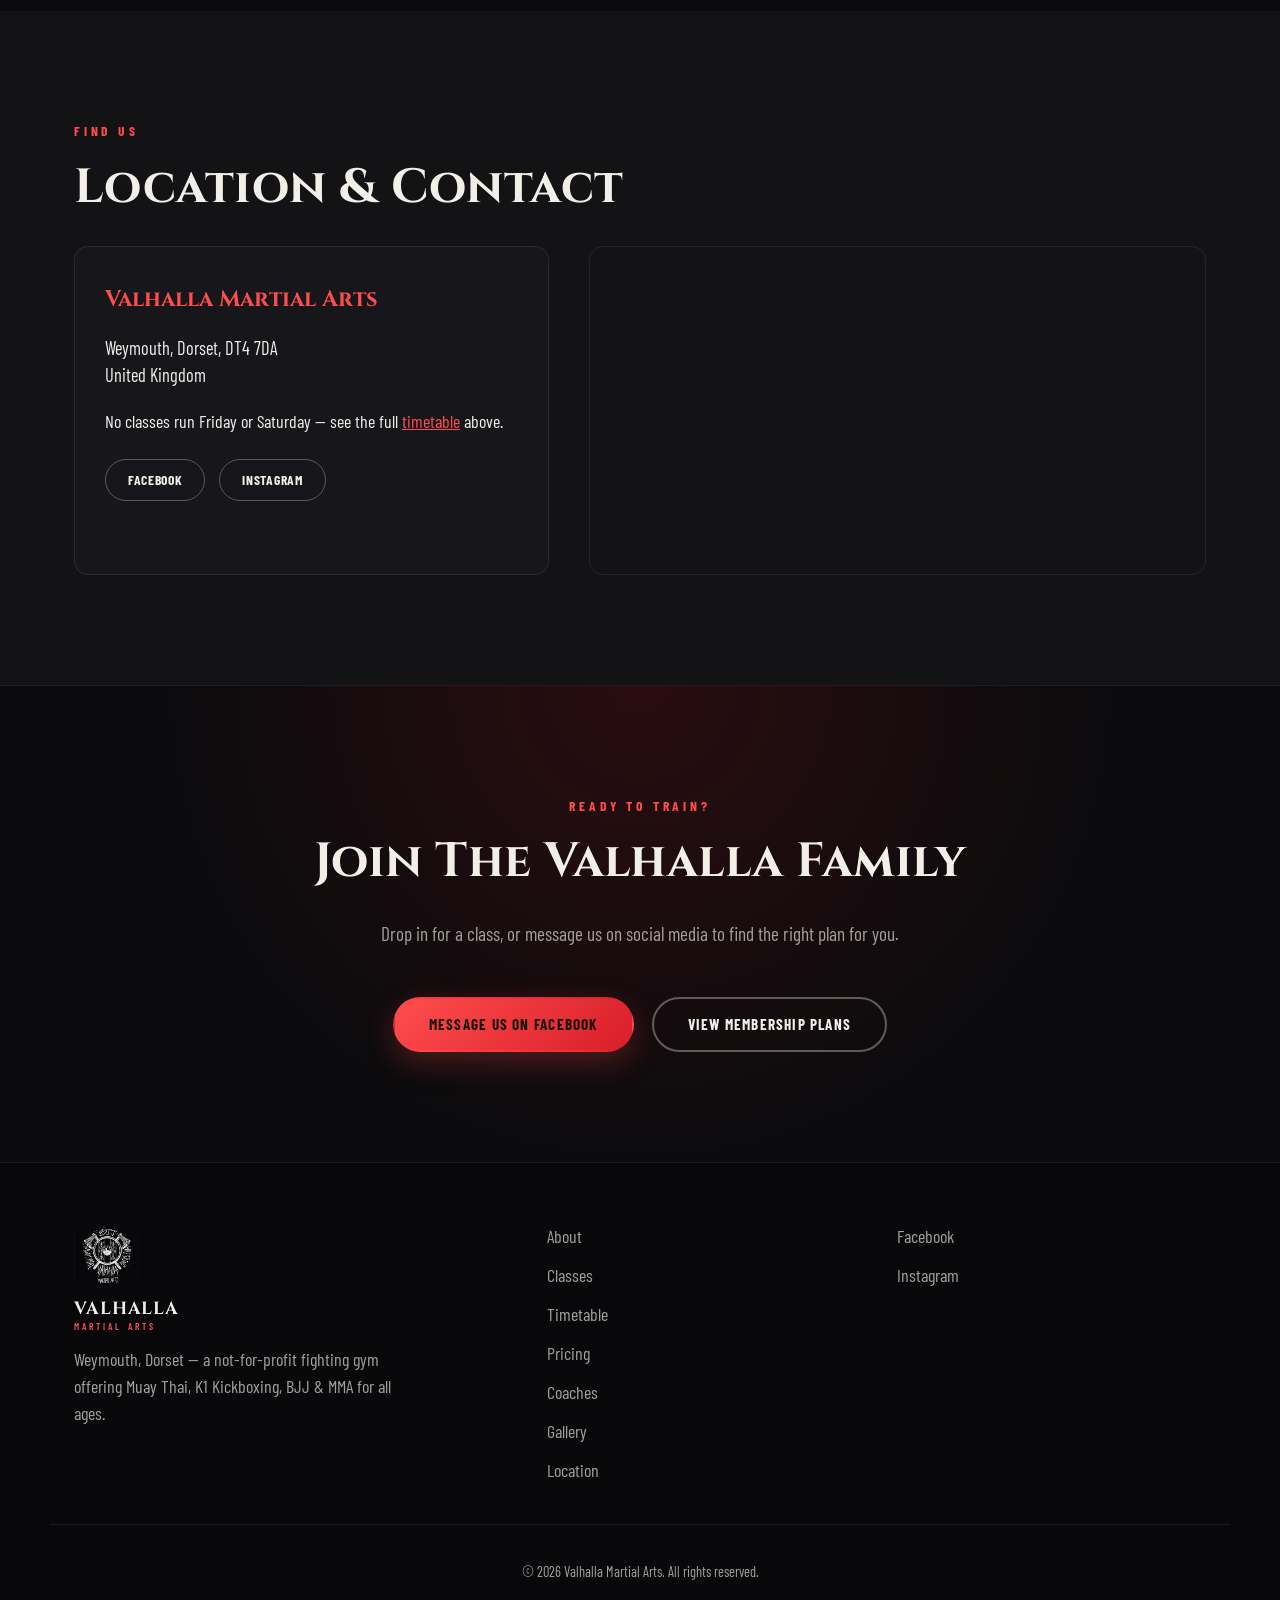
==== commit 659bff41: "Remove Joanne from Coaches section Co-Authored-By: Claude Fable 5 <noreply@anthropic.com>" ====
--- a/index.html
+++ b/index.html
@@ -354,13 +354,6 @@
         <span class="coach-role">Junior Coach</span>
         <p>WKO Junior World Champion under K1 rules. Training in Muay Thai and K1 since age 7, now coaching teens.</p>
       </article>
-
-      <article class="coach-card reveal">
-        <img class="coach-photo" src="assets/img/coaches/joanne.jpg" width="600" height="600" loading="lazy" alt="Joanne, Coach at Valhalla Martial Arts Weymouth, training in Taekwondo and Muay Thai">
-        <h3>Joanne</h3>
-        <span class="coach-role">Coach</span>
-        <p>First dan black belt in Taekwondo by age 12, Muay Thai since age 13. Coaching since she was just 11 years old.</p>
-      </article>
     </div>
 
     <p class="coach-footnote reveal">All coaches are DBS checked and first aid trained.</p>
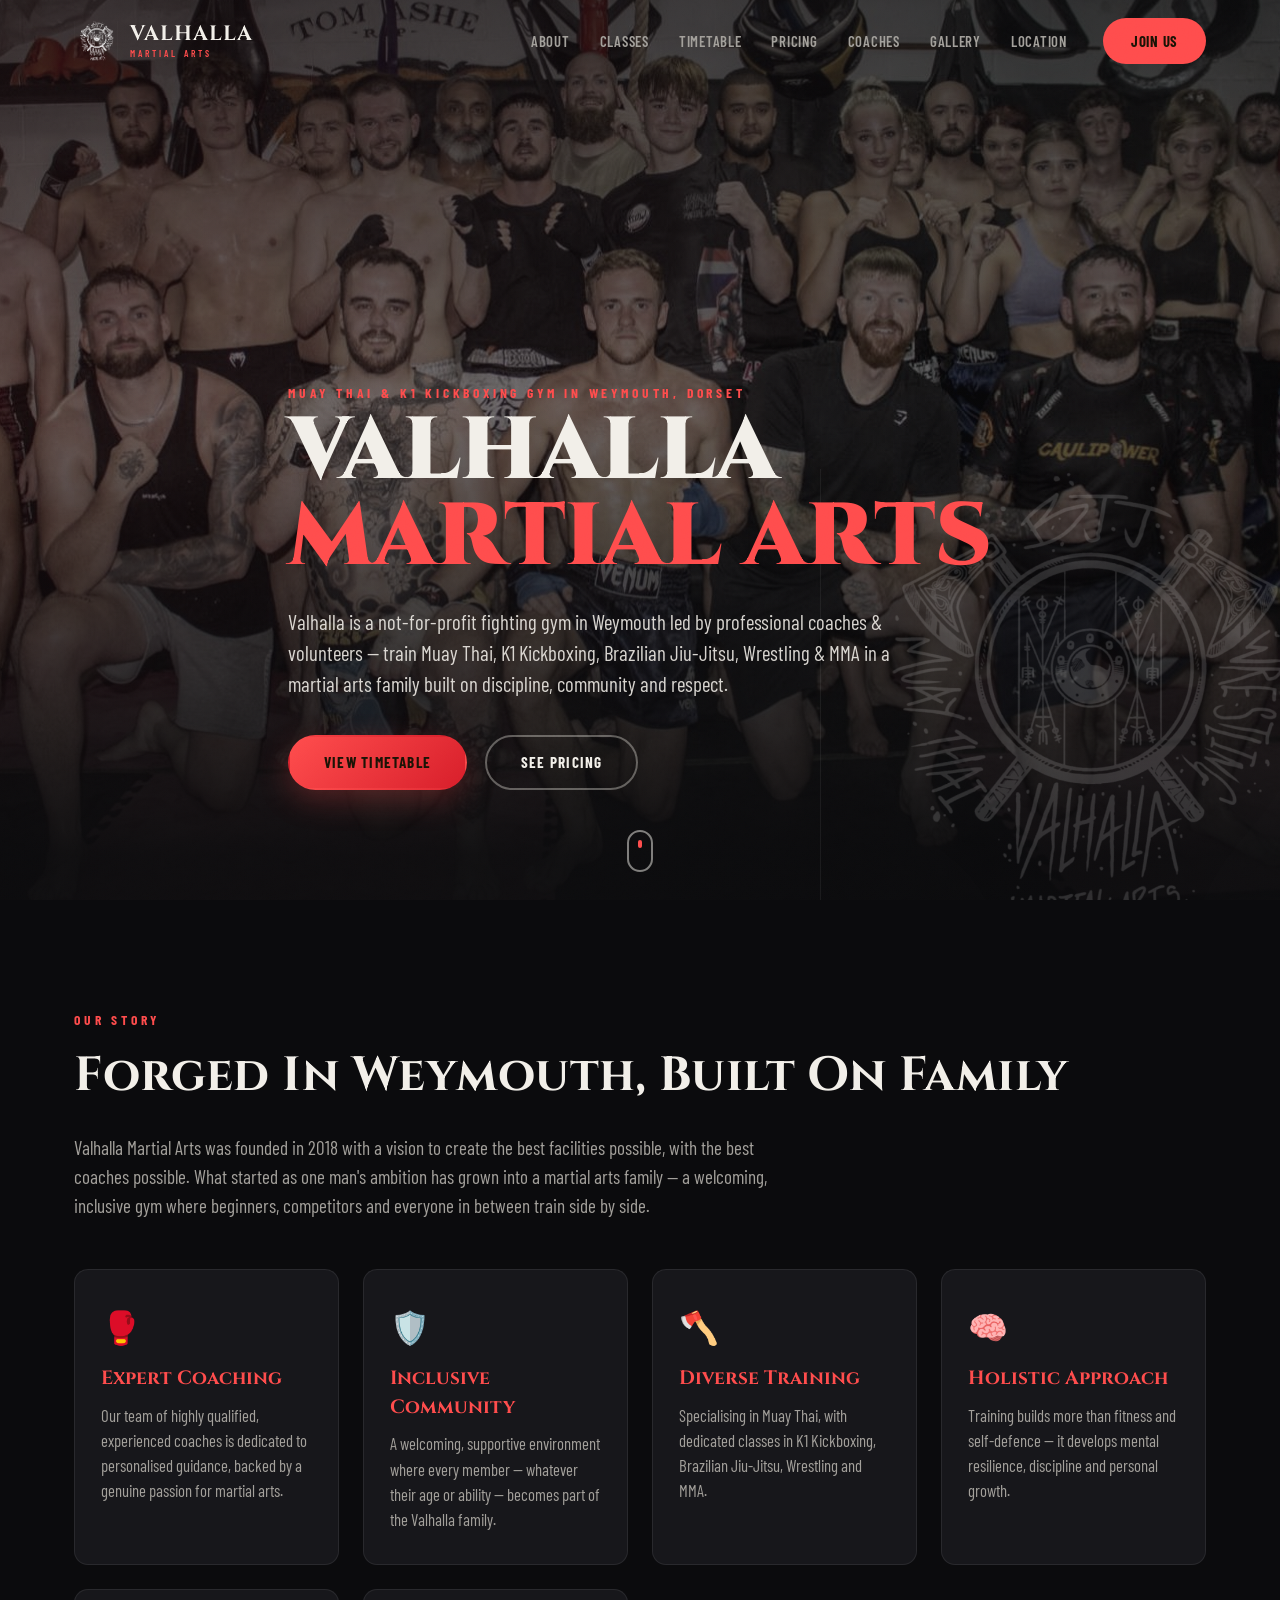
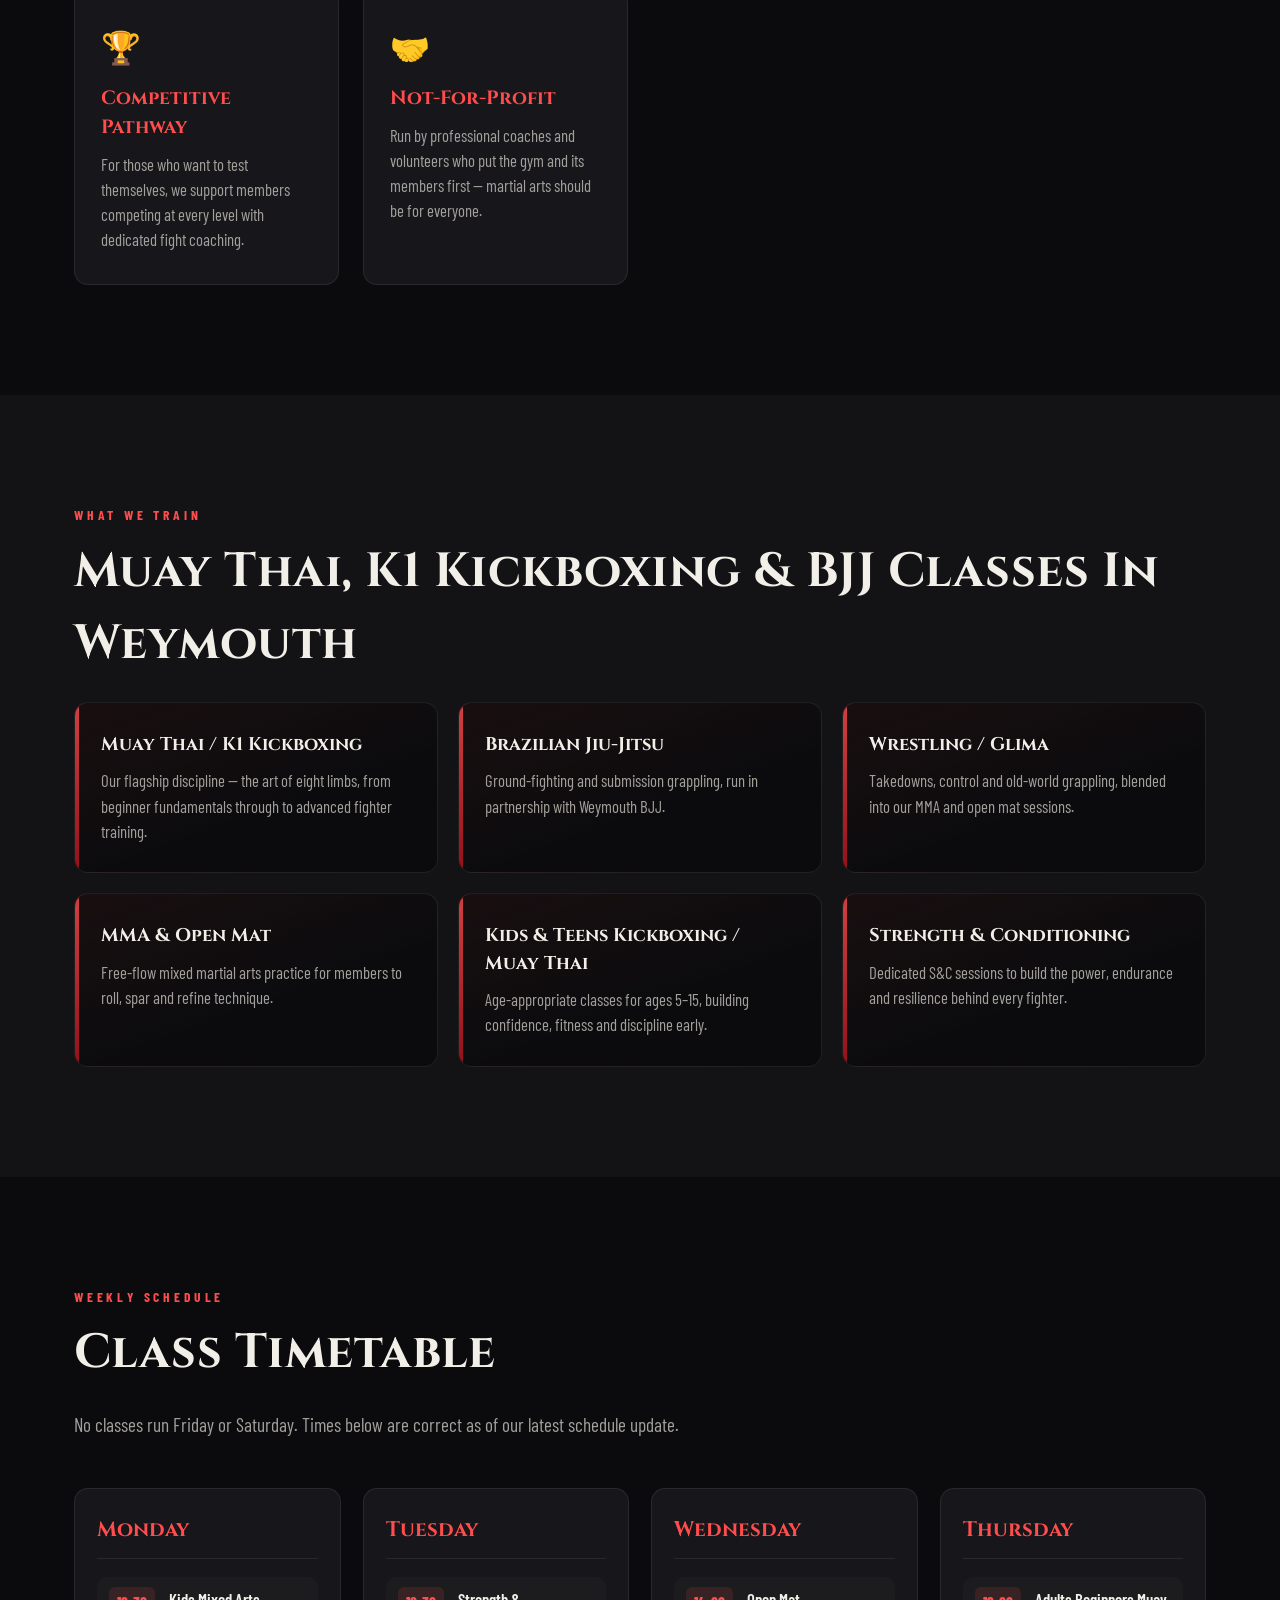
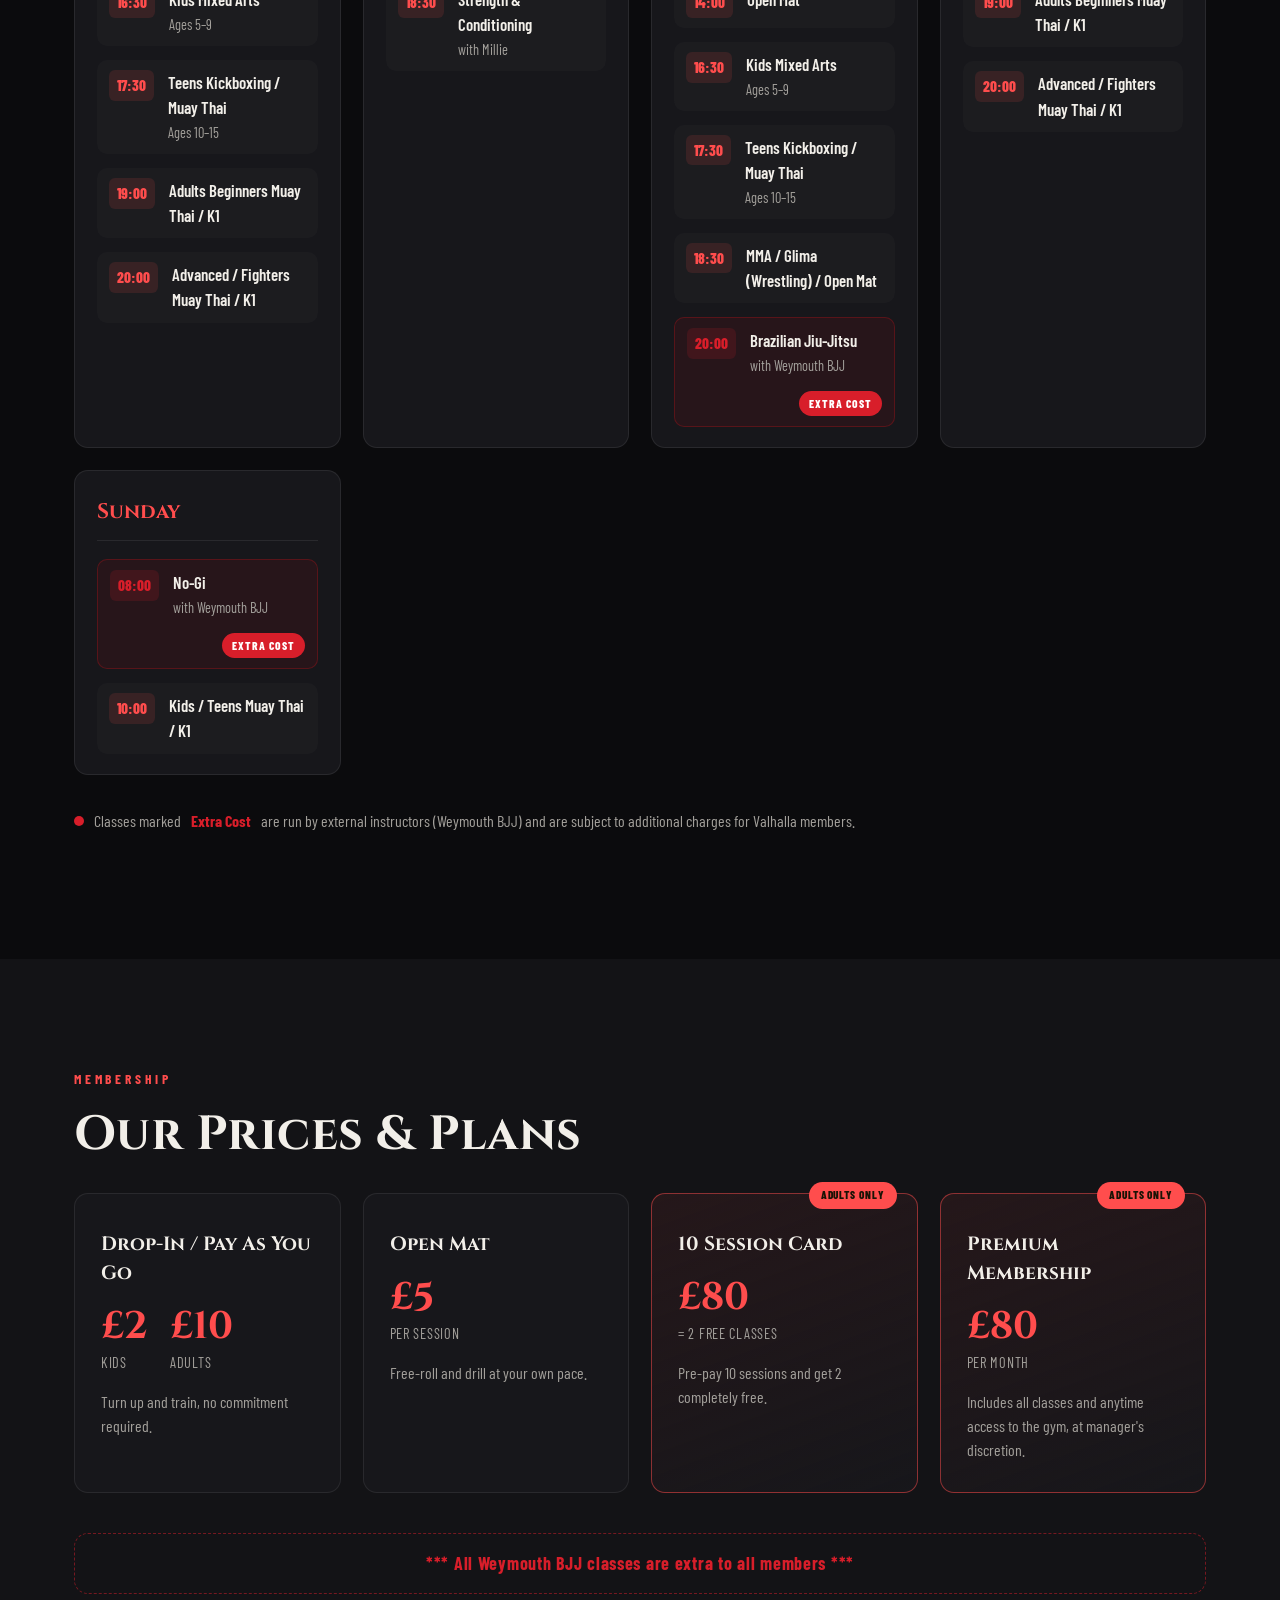
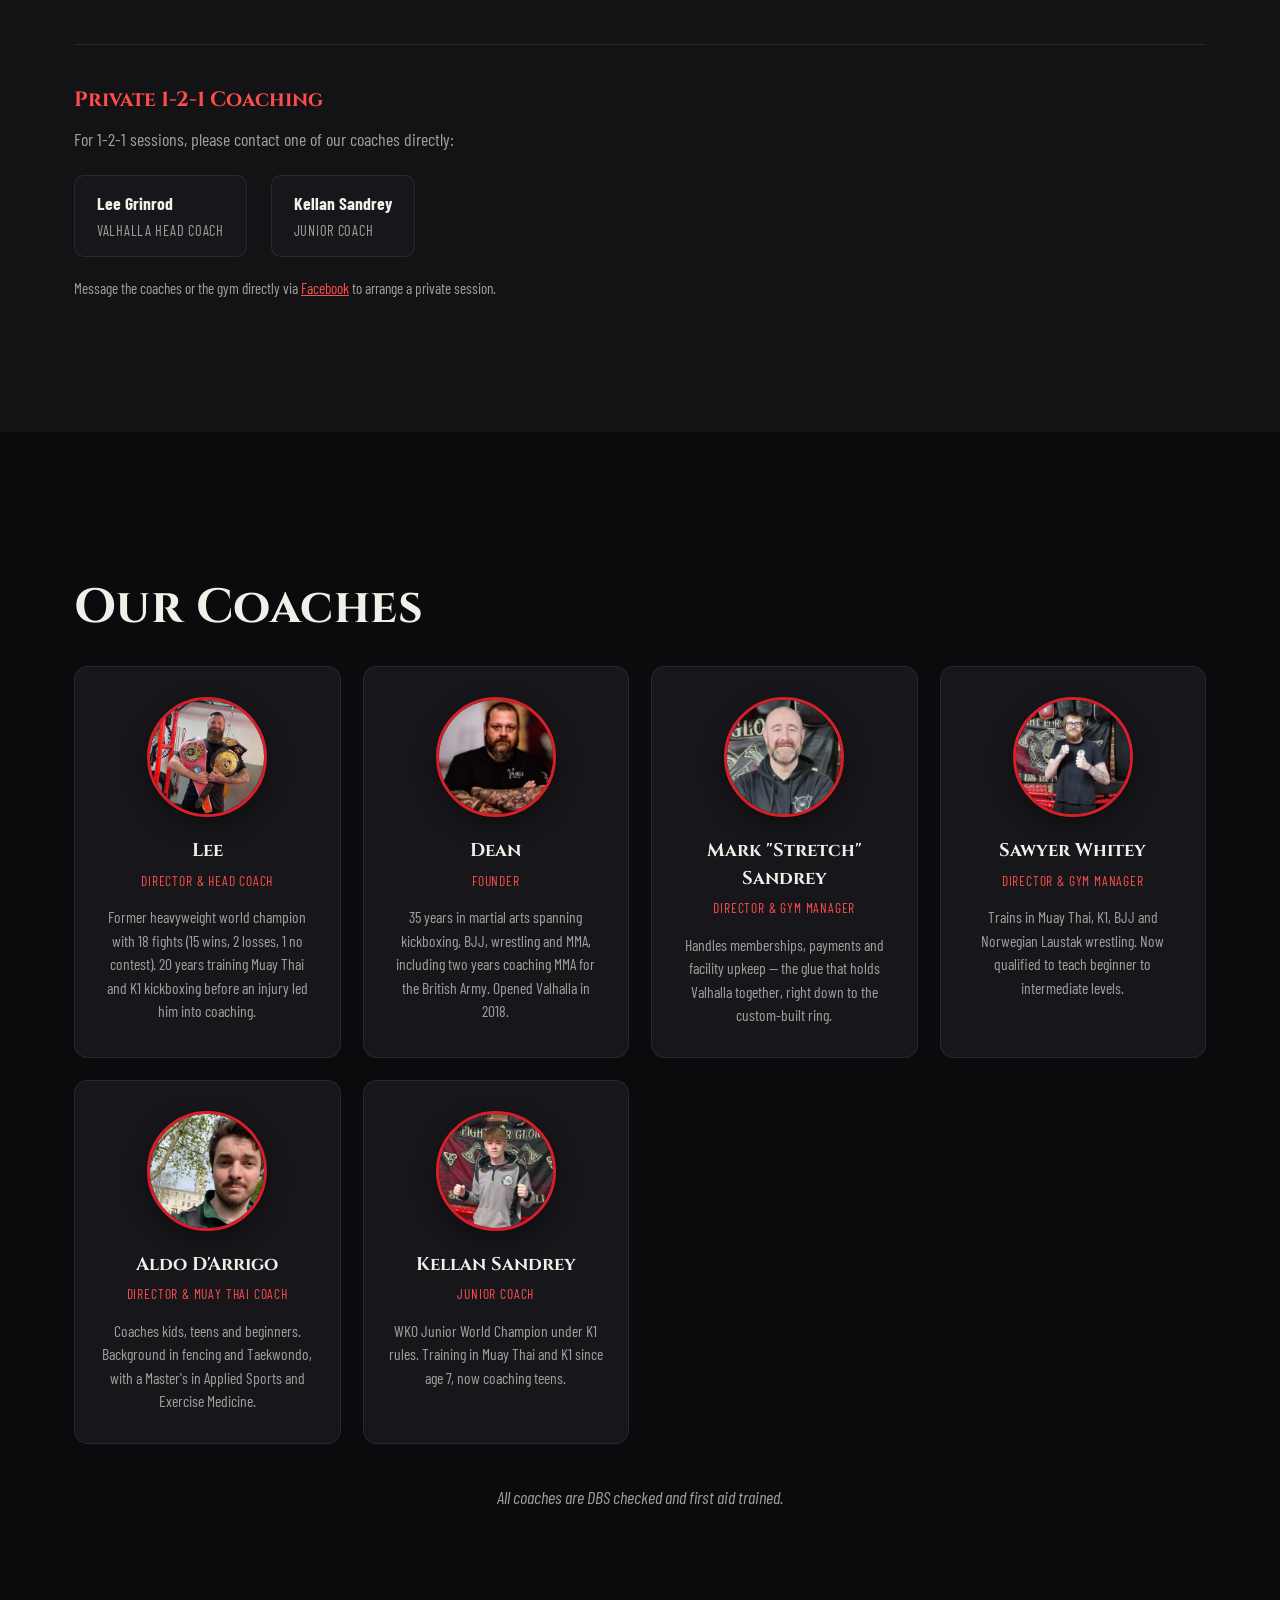
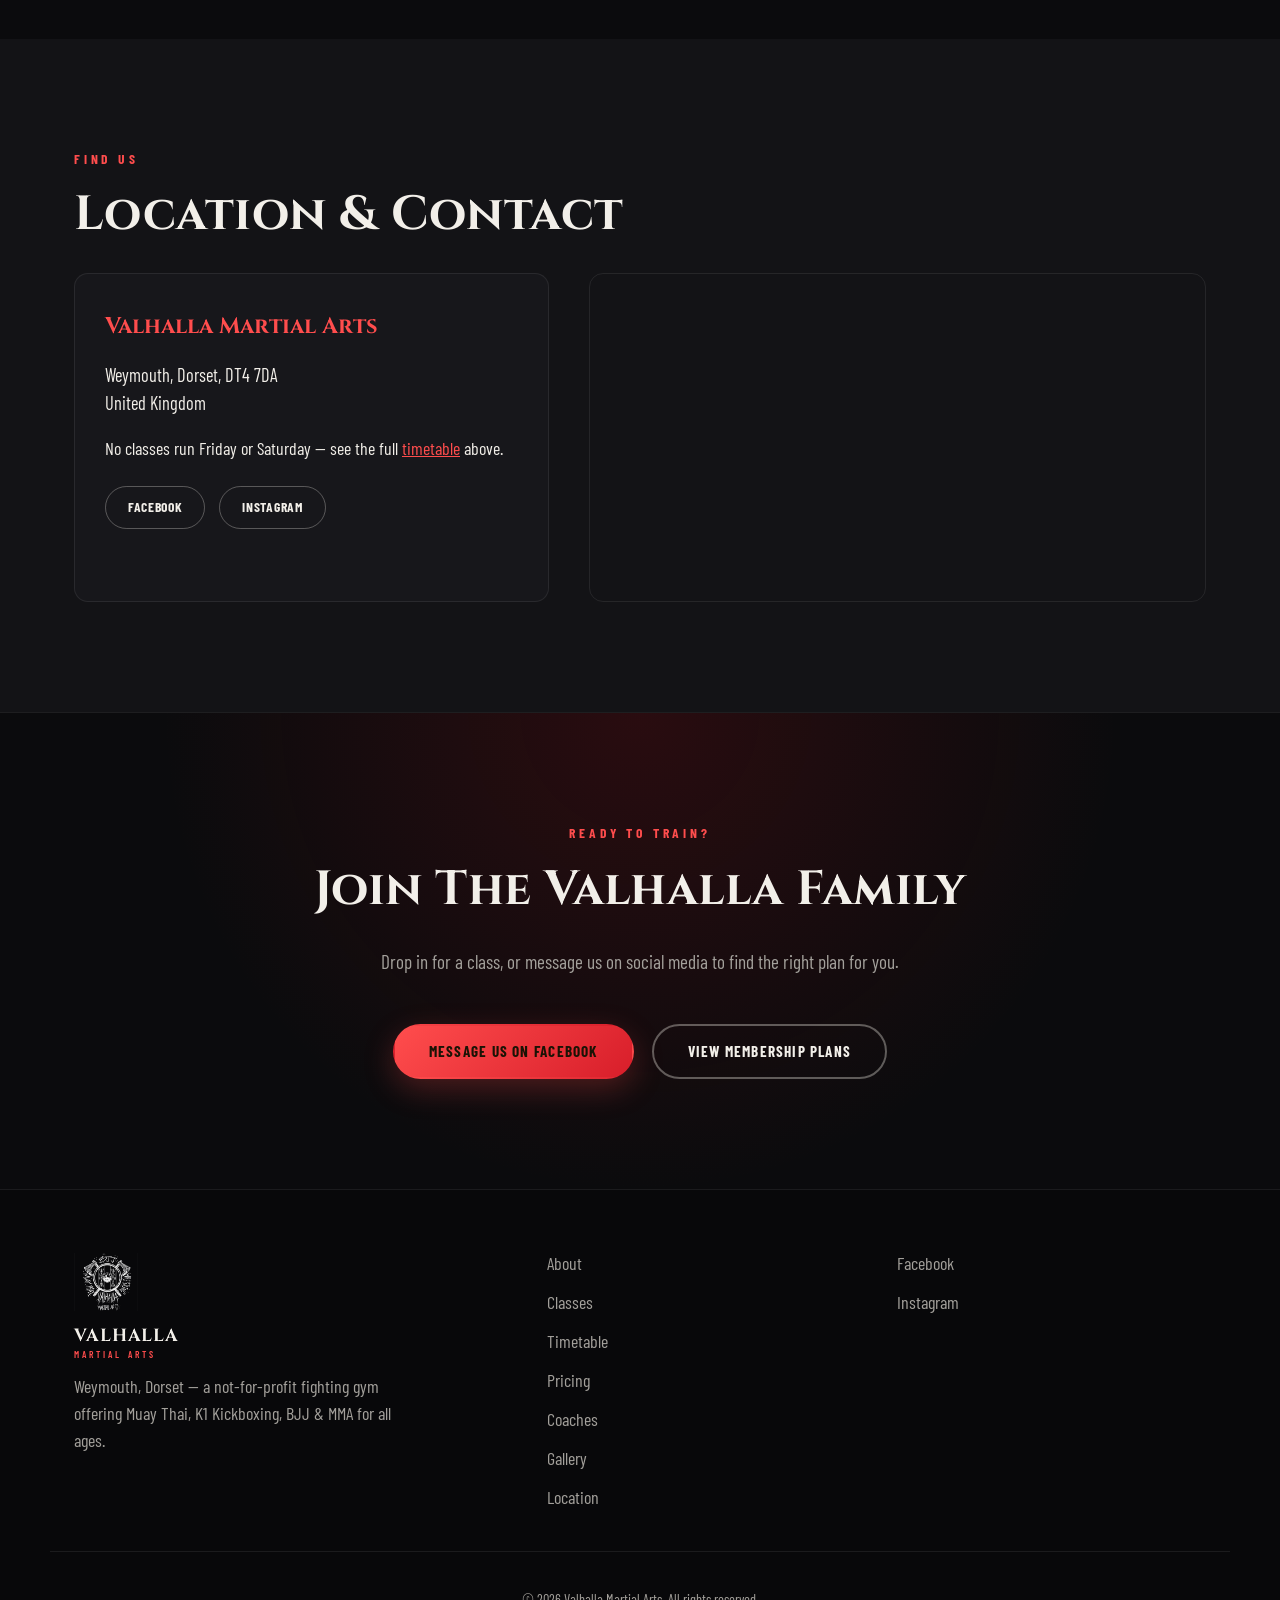
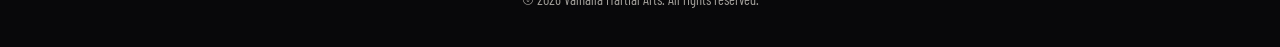
==== commit e48888b7: "Rename Kids & Teens Mixed Arts to Kickboxing / Muay Thai in Classes section Co-Authored-By: Claude F" ====
--- a/index.html
+++ b/index.html
@@ -171,7 +171,7 @@
         <p>Free-flow mixed martial arts practice for members to roll, spar and refine technique.</p>
       </article>
       <article class="discipline-card reveal">
-        <h3>Kids &amp; Teens Mixed Arts</h3>
+        <h3>Kids &amp; Teens Kickboxing / Muay Thai</h3>
         <p>Age-appropriate classes for ages 5–15, building confidence, fitness and discipline early.</p>
       </article>
       <article class="discipline-card reveal">
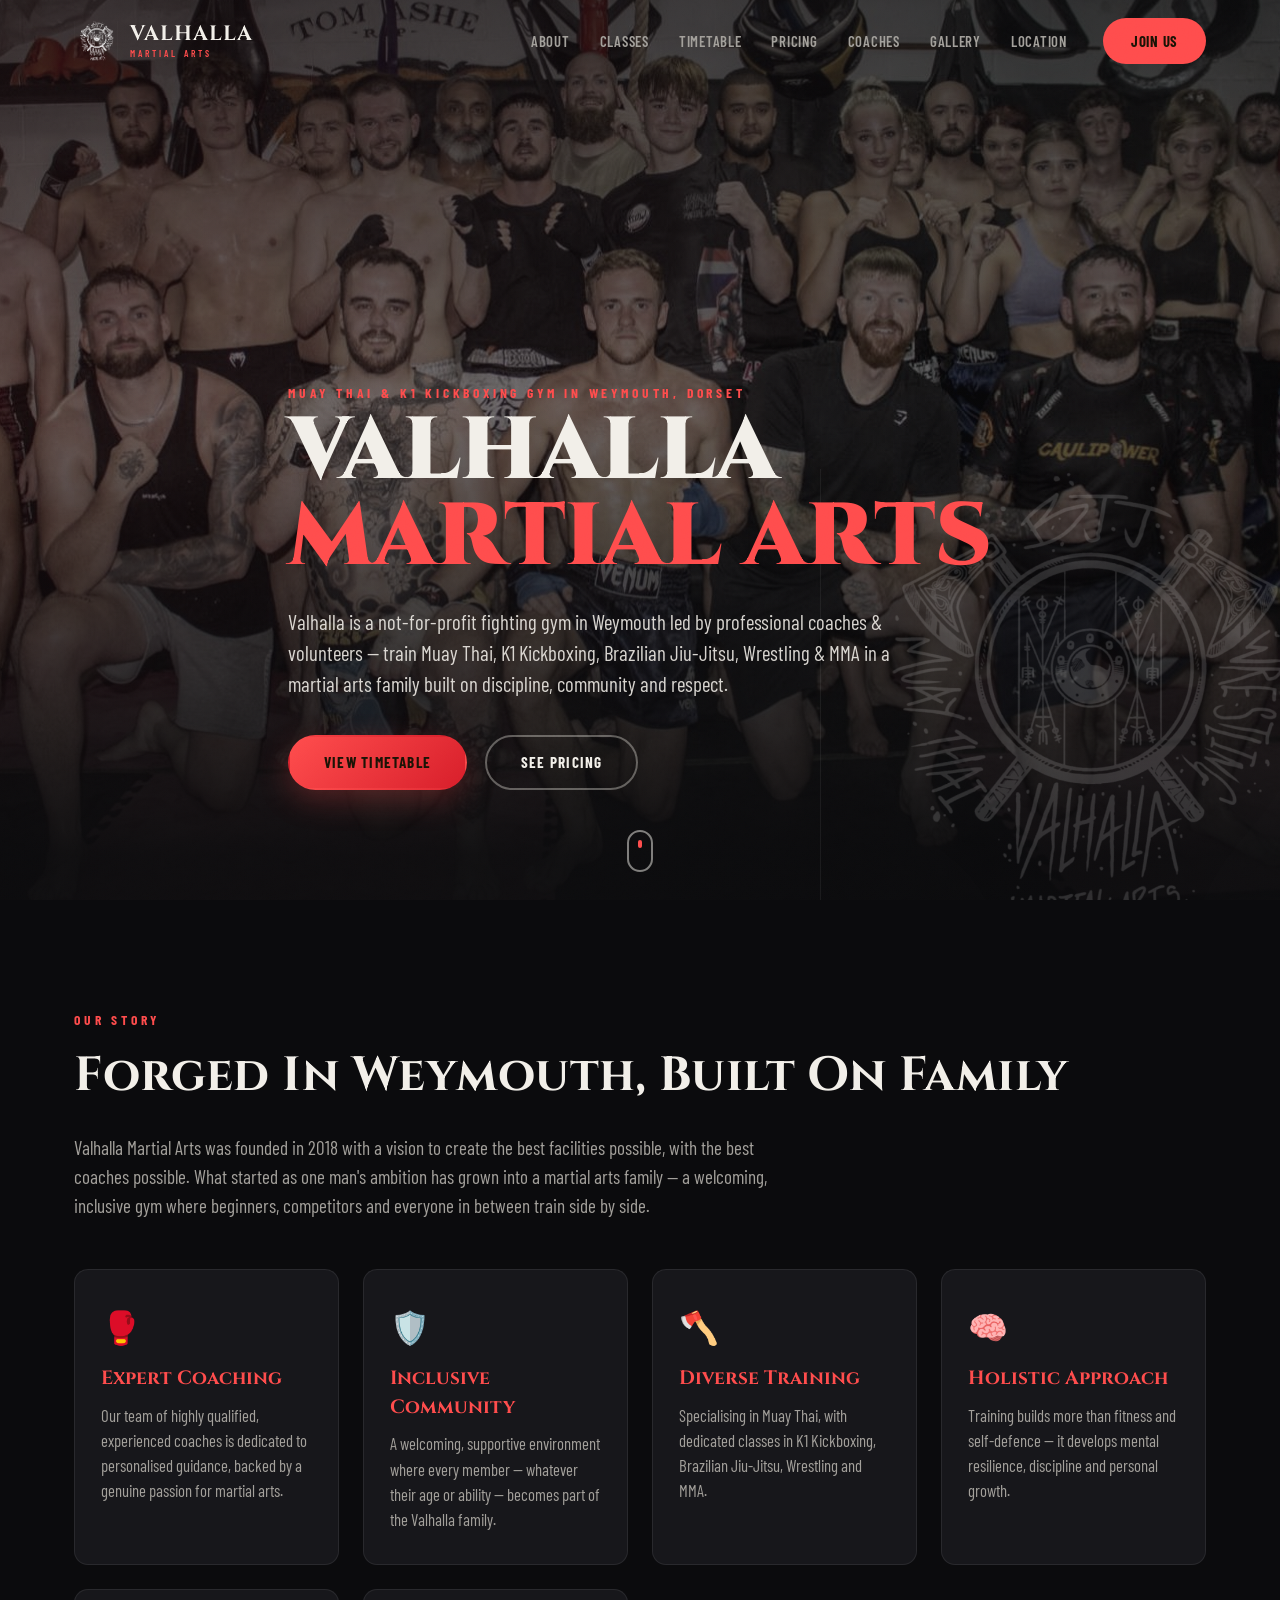
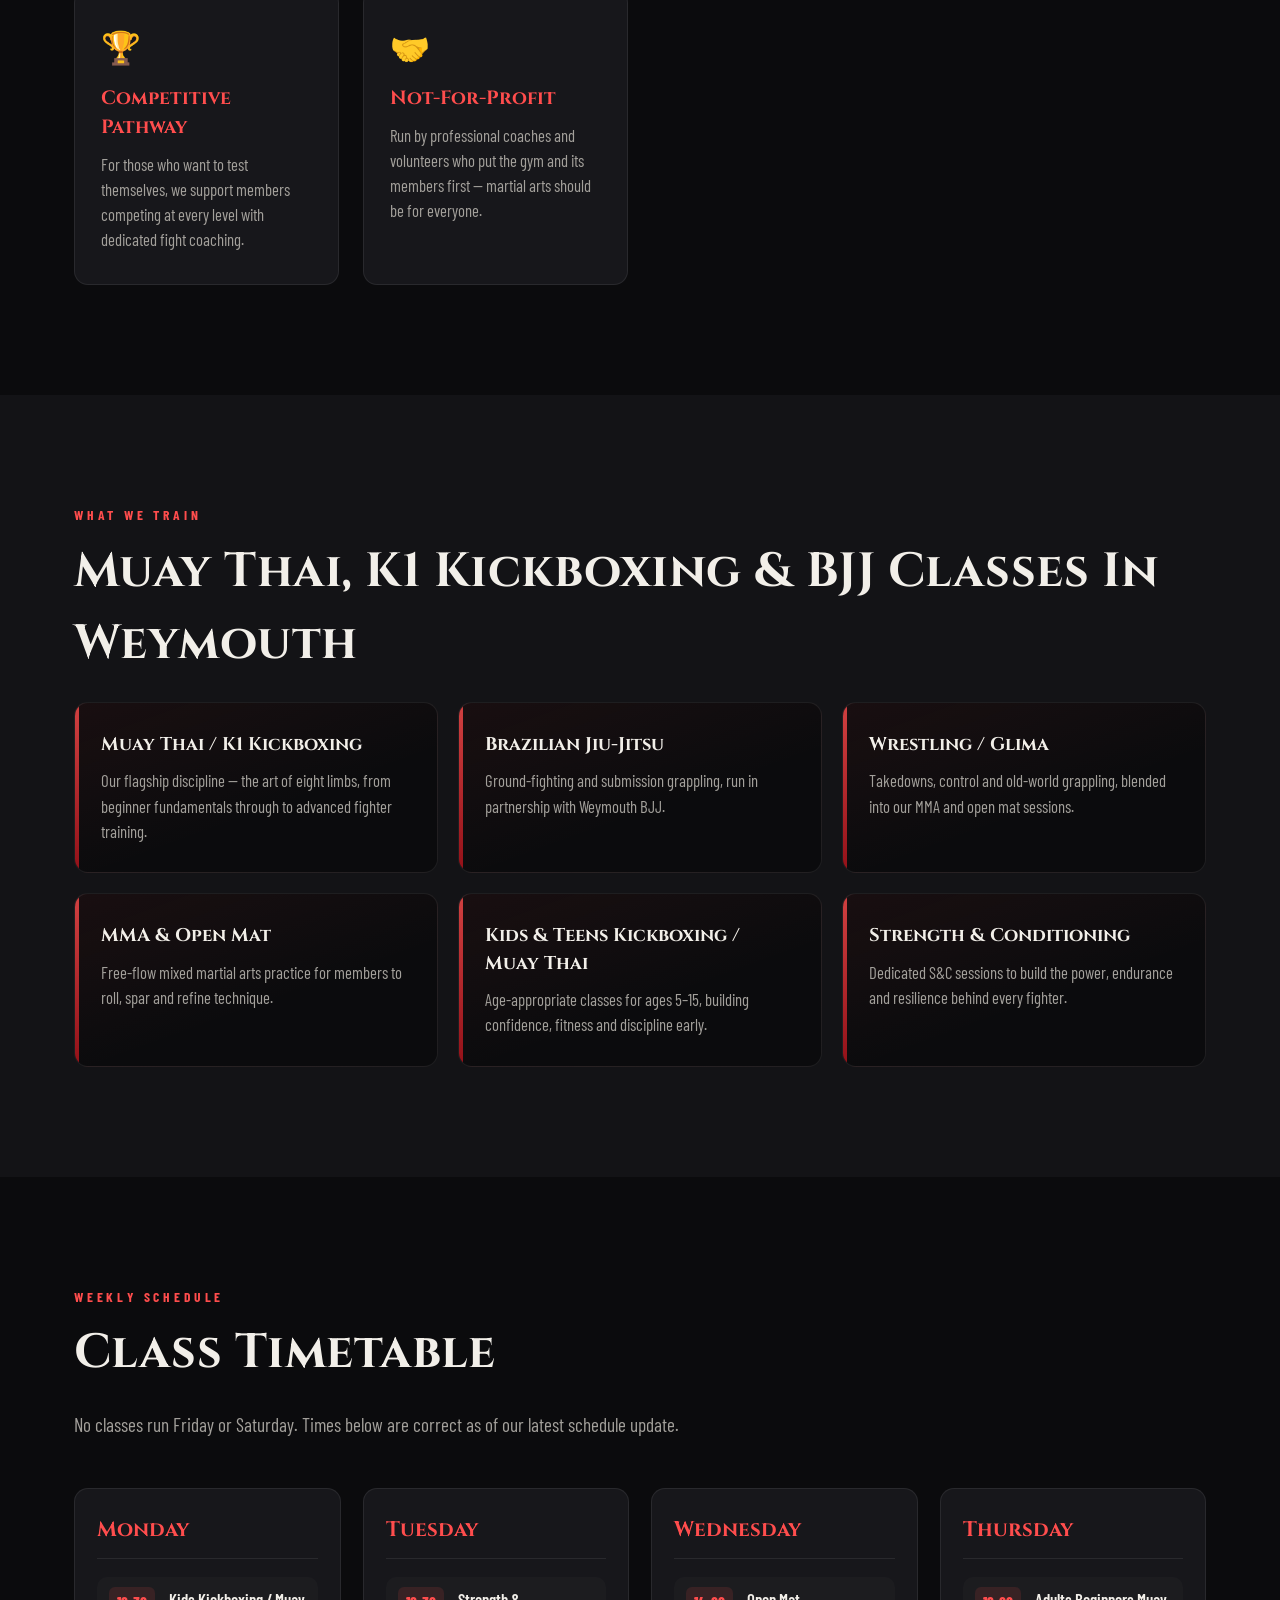
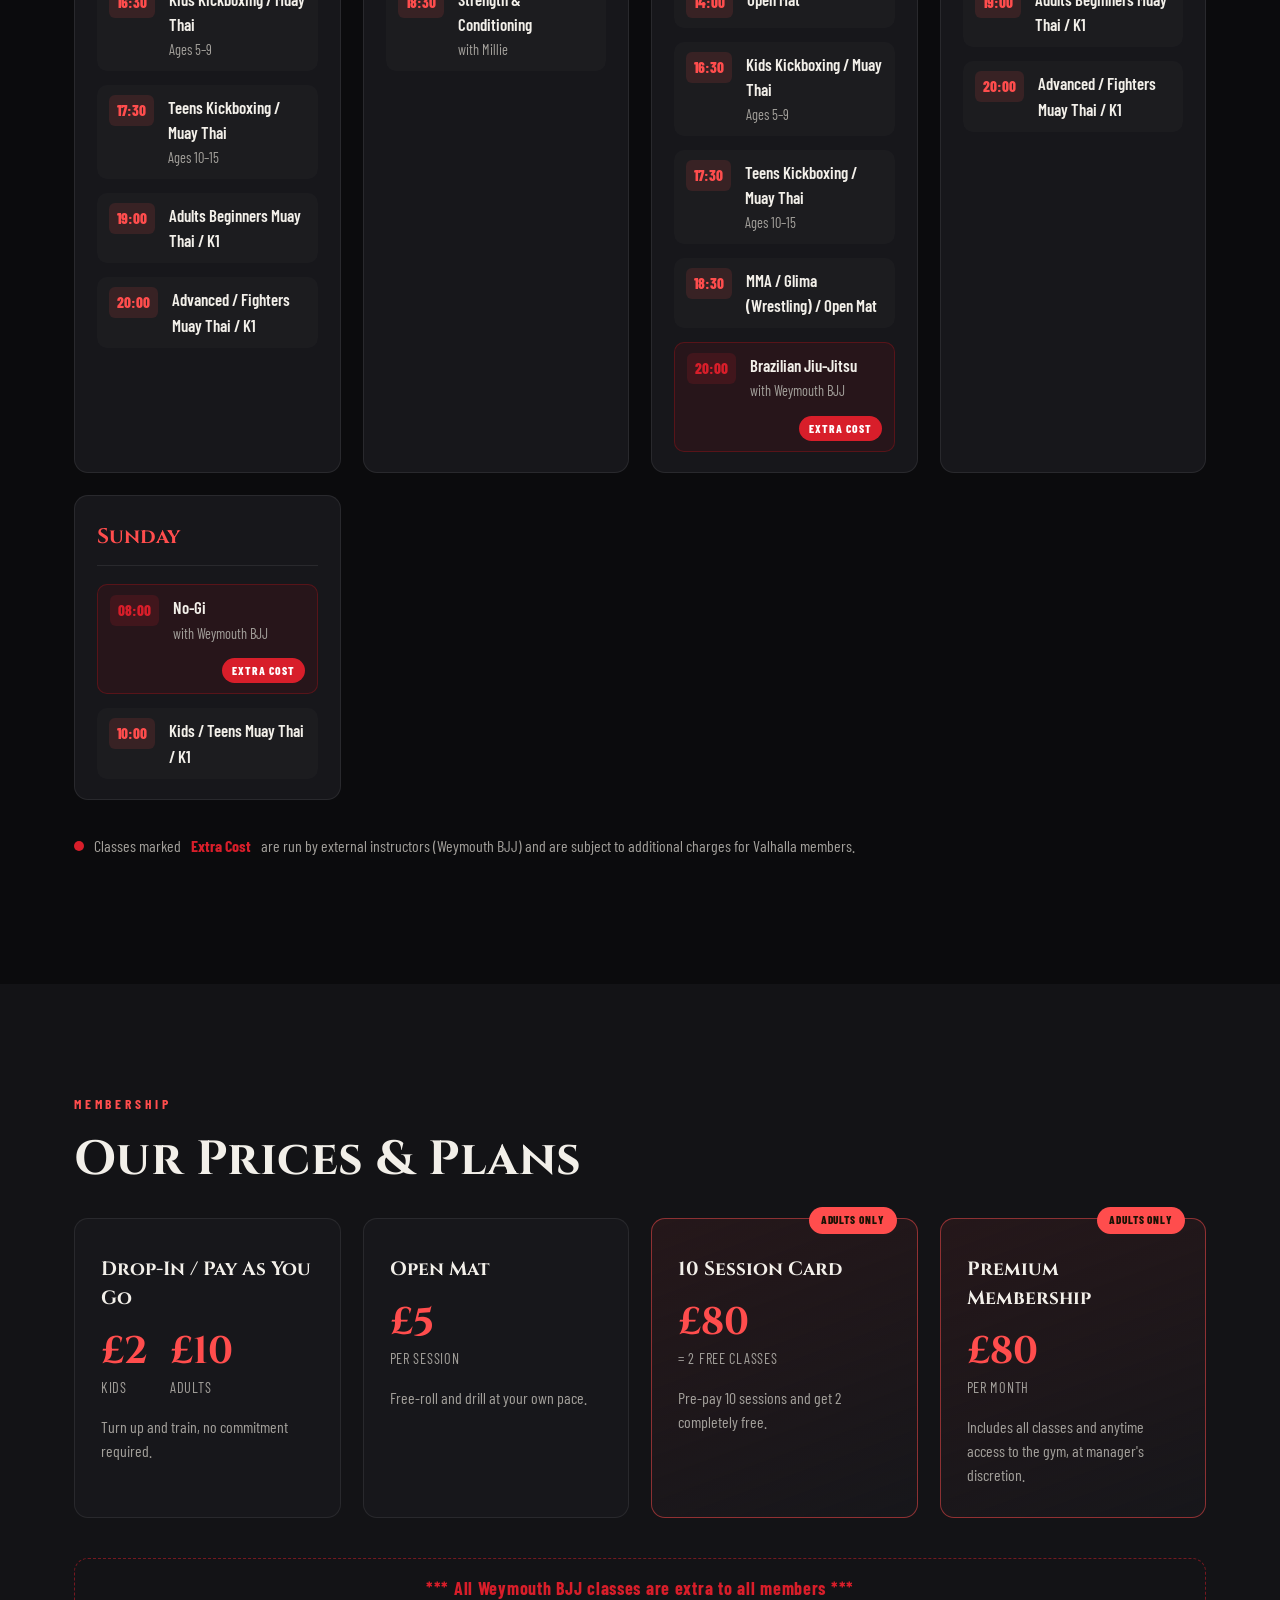
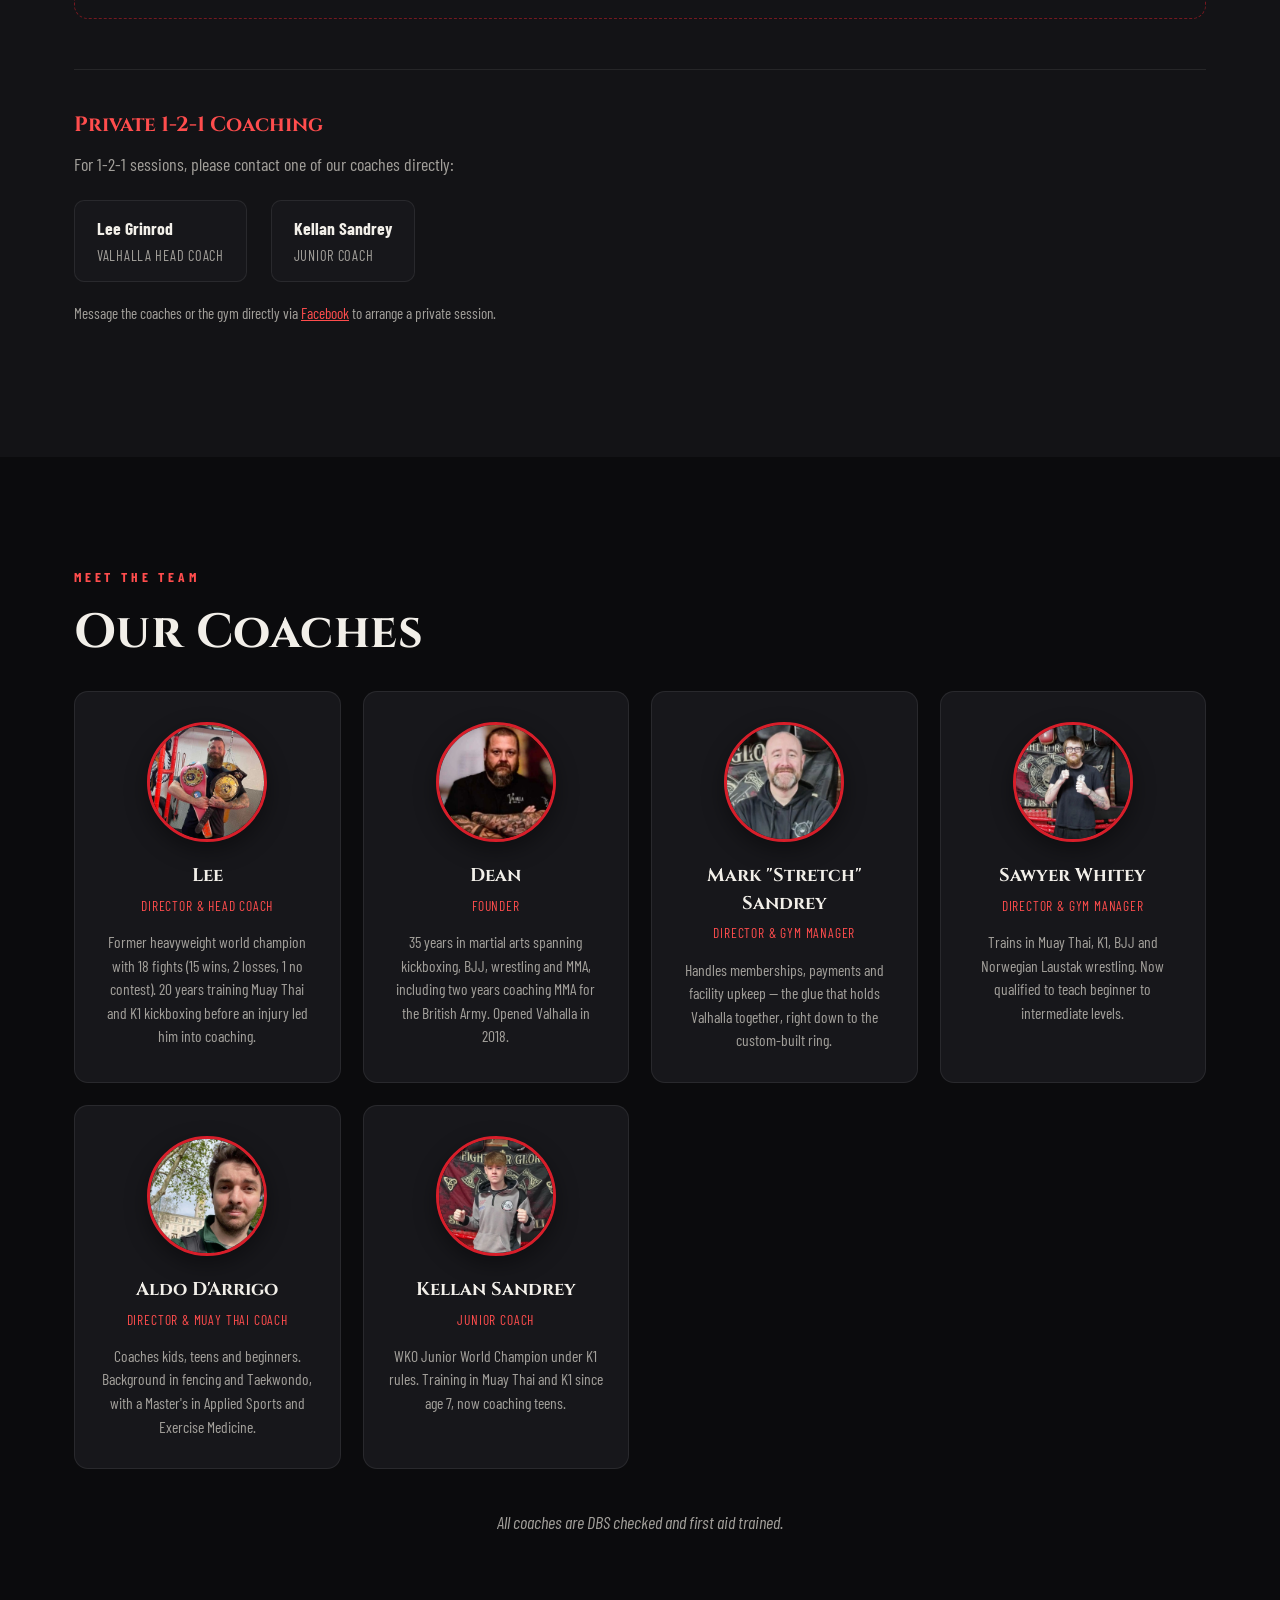
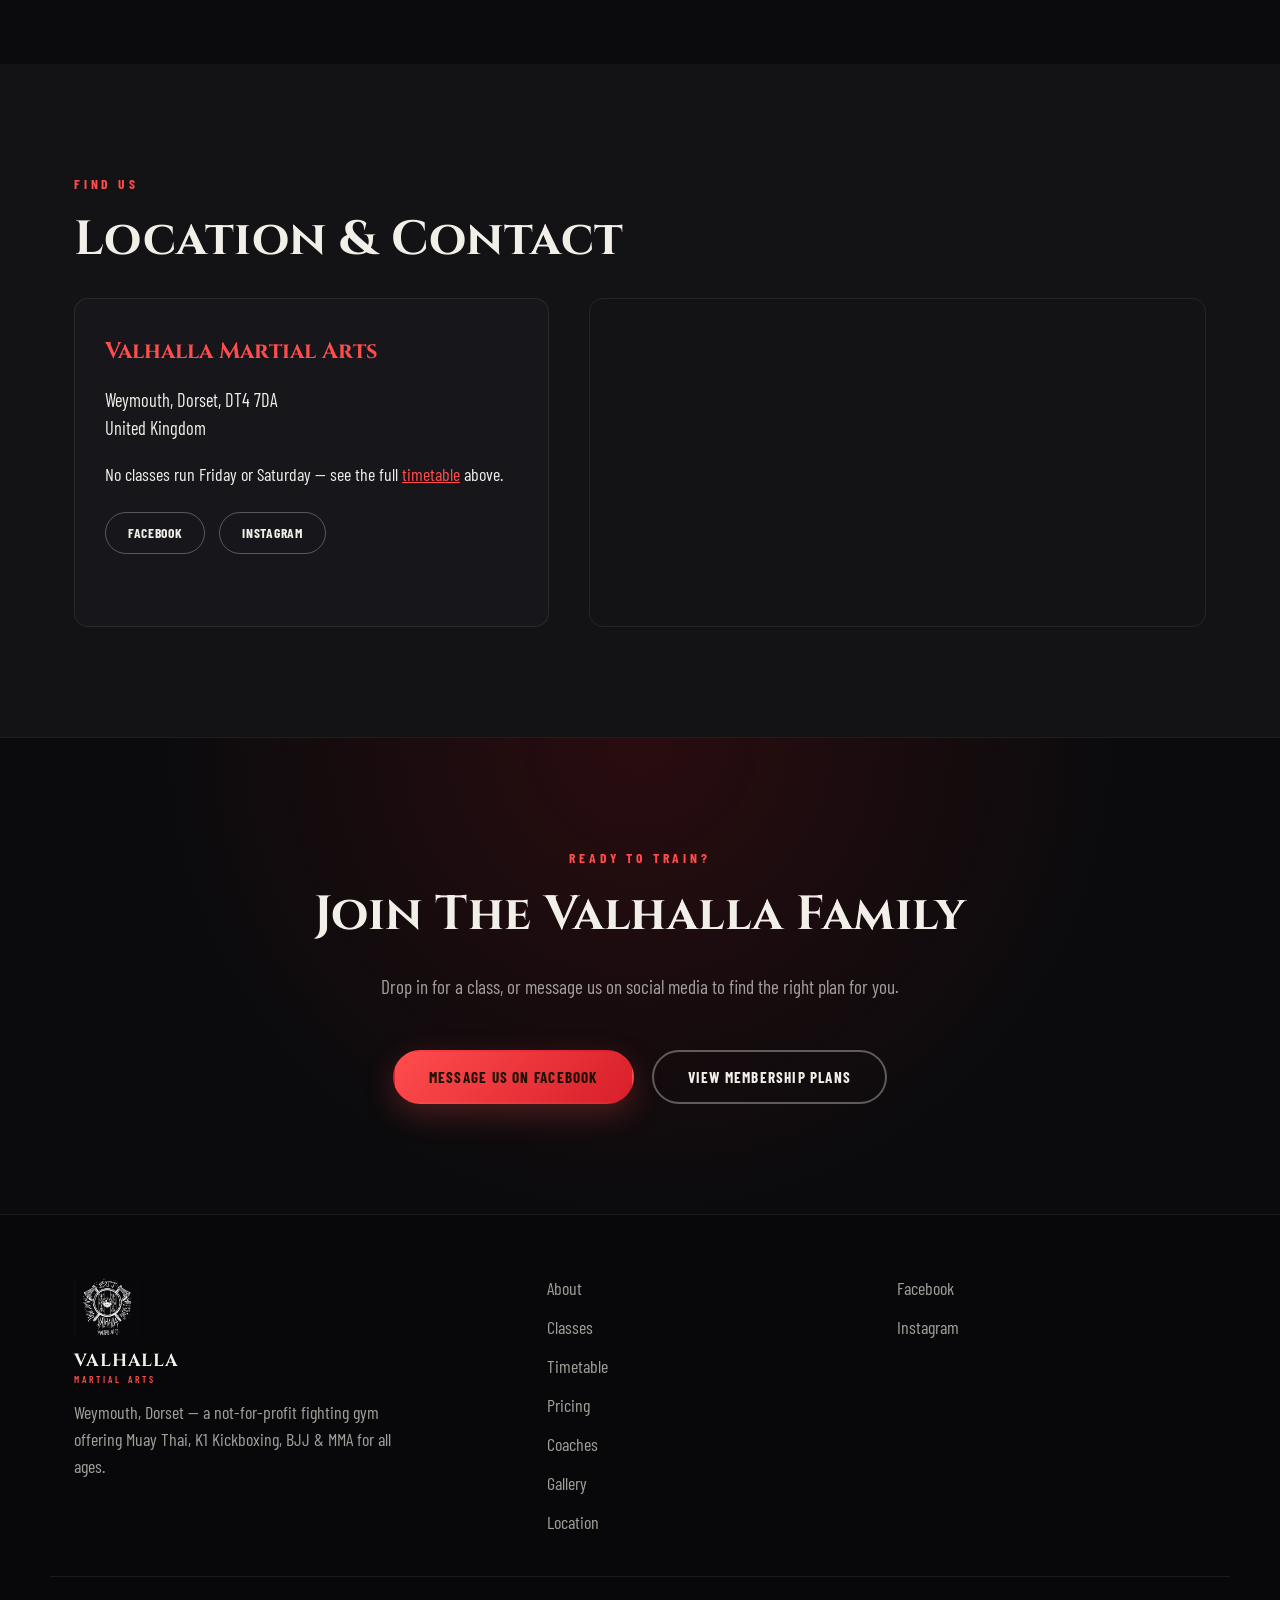
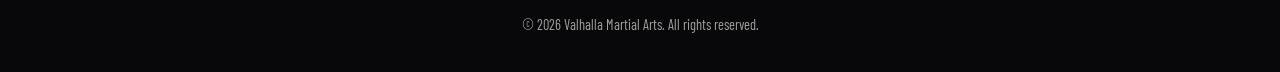
==== commit a34168a0: "Rename Kids Mixed Arts to Kids Kickboxing / Muay Thai in timetable Matches the naming already update" ====
--- a/index.html
+++ b/index.html
@@ -194,7 +194,7 @@
       <article class="day-card reveal">
         <h3 class="day-name">Monday</h3>
         <ul class="class-list">
-          <li class="class-item"><span class="class-time">16:30</span><span class="class-info"><strong>Kids Mixed Arts</strong><em>Ages 5–9</em></span></li>
+          <li class="class-item"><span class="class-time">16:30</span><span class="class-info"><strong>Kids Kickboxing / Muay Thai</strong><em>Ages 5–9</em></span></li>
           <li class="class-item"><span class="class-time">17:30</span><span class="class-info"><strong>Teens Kickboxing / Muay Thai</strong><em>Ages 10–15</em></span></li>
           <li class="class-item"><span class="class-time">19:00</span><span class="class-info"><strong>Adults Beginners Muay Thai / K1</strong></span></li>
           <li class="class-item"><span class="class-time">20:00</span><span class="class-info"><strong>Advanced / Fighters Muay Thai / K1</strong></span></li>
@@ -212,7 +212,7 @@
         <h3 class="day-name">Wednesday</h3>
         <ul class="class-list">
           <li class="class-item"><span class="class-time">14:00</span><span class="class-info"><strong>Open Mat</strong></span></li>
-          <li class="class-item"><span class="class-time">16:30</span><span class="class-info"><strong>Kids Mixed Arts</strong><em>Ages 5–9</em></span></li>
+          <li class="class-item"><span class="class-time">16:30</span><span class="class-info"><strong>Kids Kickboxing / Muay Thai</strong><em>Ages 5–9</em></span></li>
           <li class="class-item"><span class="class-time">17:30</span><span class="class-info"><strong>Teens Kickboxing / Muay Thai</strong><em>Ages 10–15</em></span></li>
           <li class="class-item"><span class="class-time">18:30</span><span class="class-info"><strong>MMA / Glima (Wrestling) / Open Mat</strong></span></li>
           <li class="class-item external"><span class="class-time">20:00</span><span class="class-info"><strong>Brazilian Jiu-Jitsu</strong><em>with Weymouth BJJ</em></span><span class="badge">Extra Cost</span></li>
